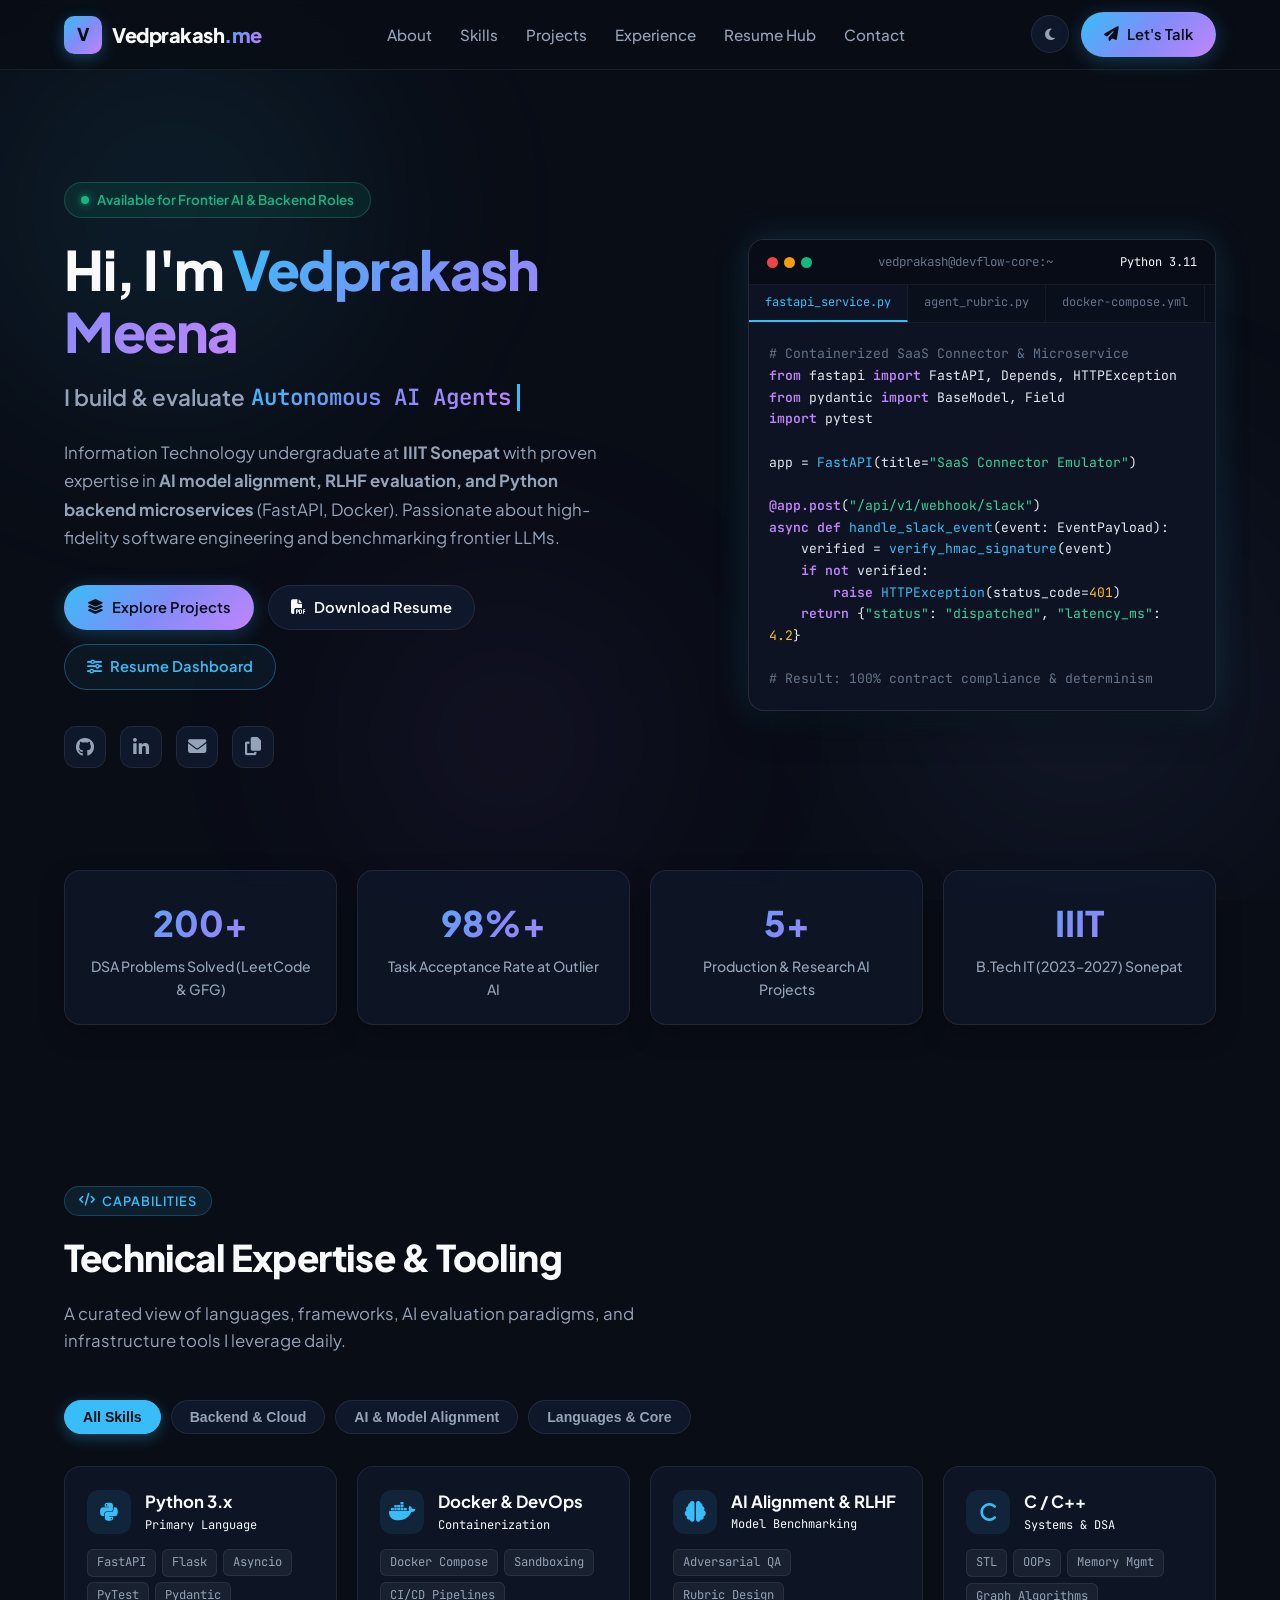
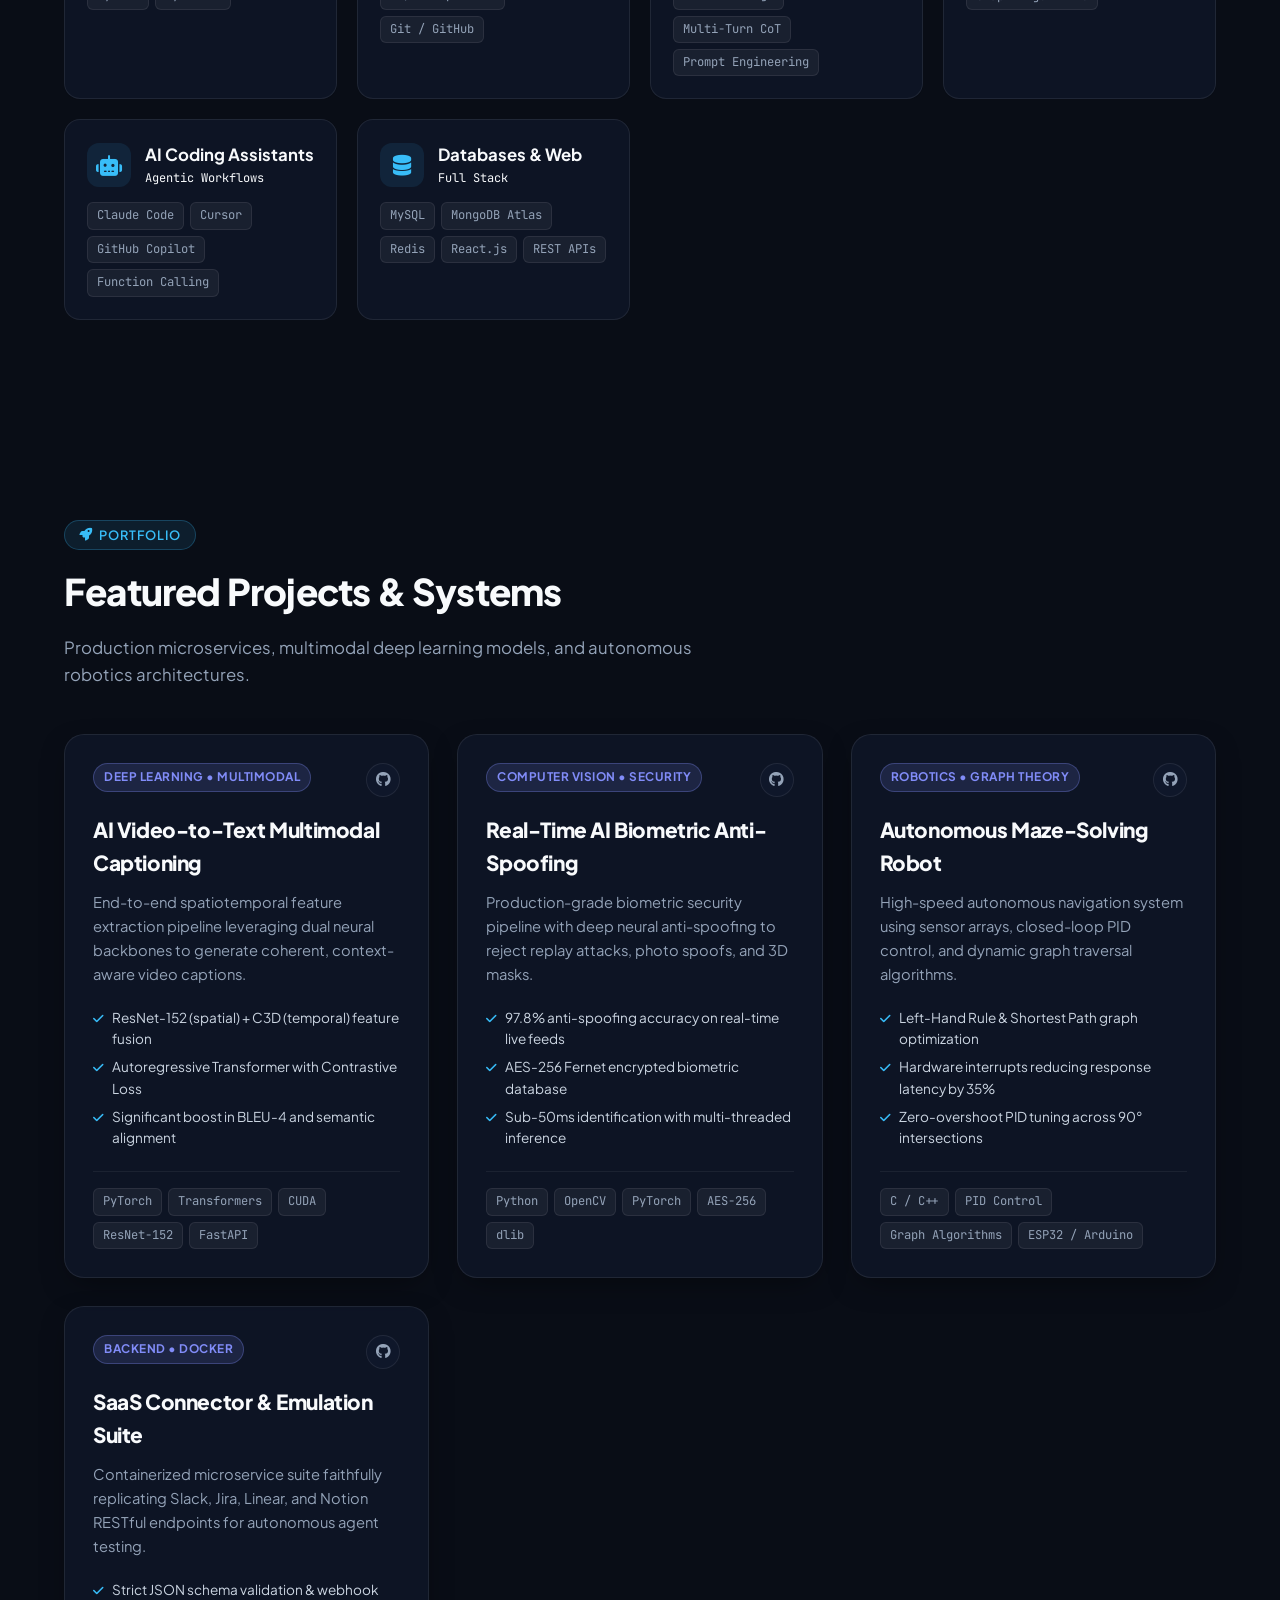
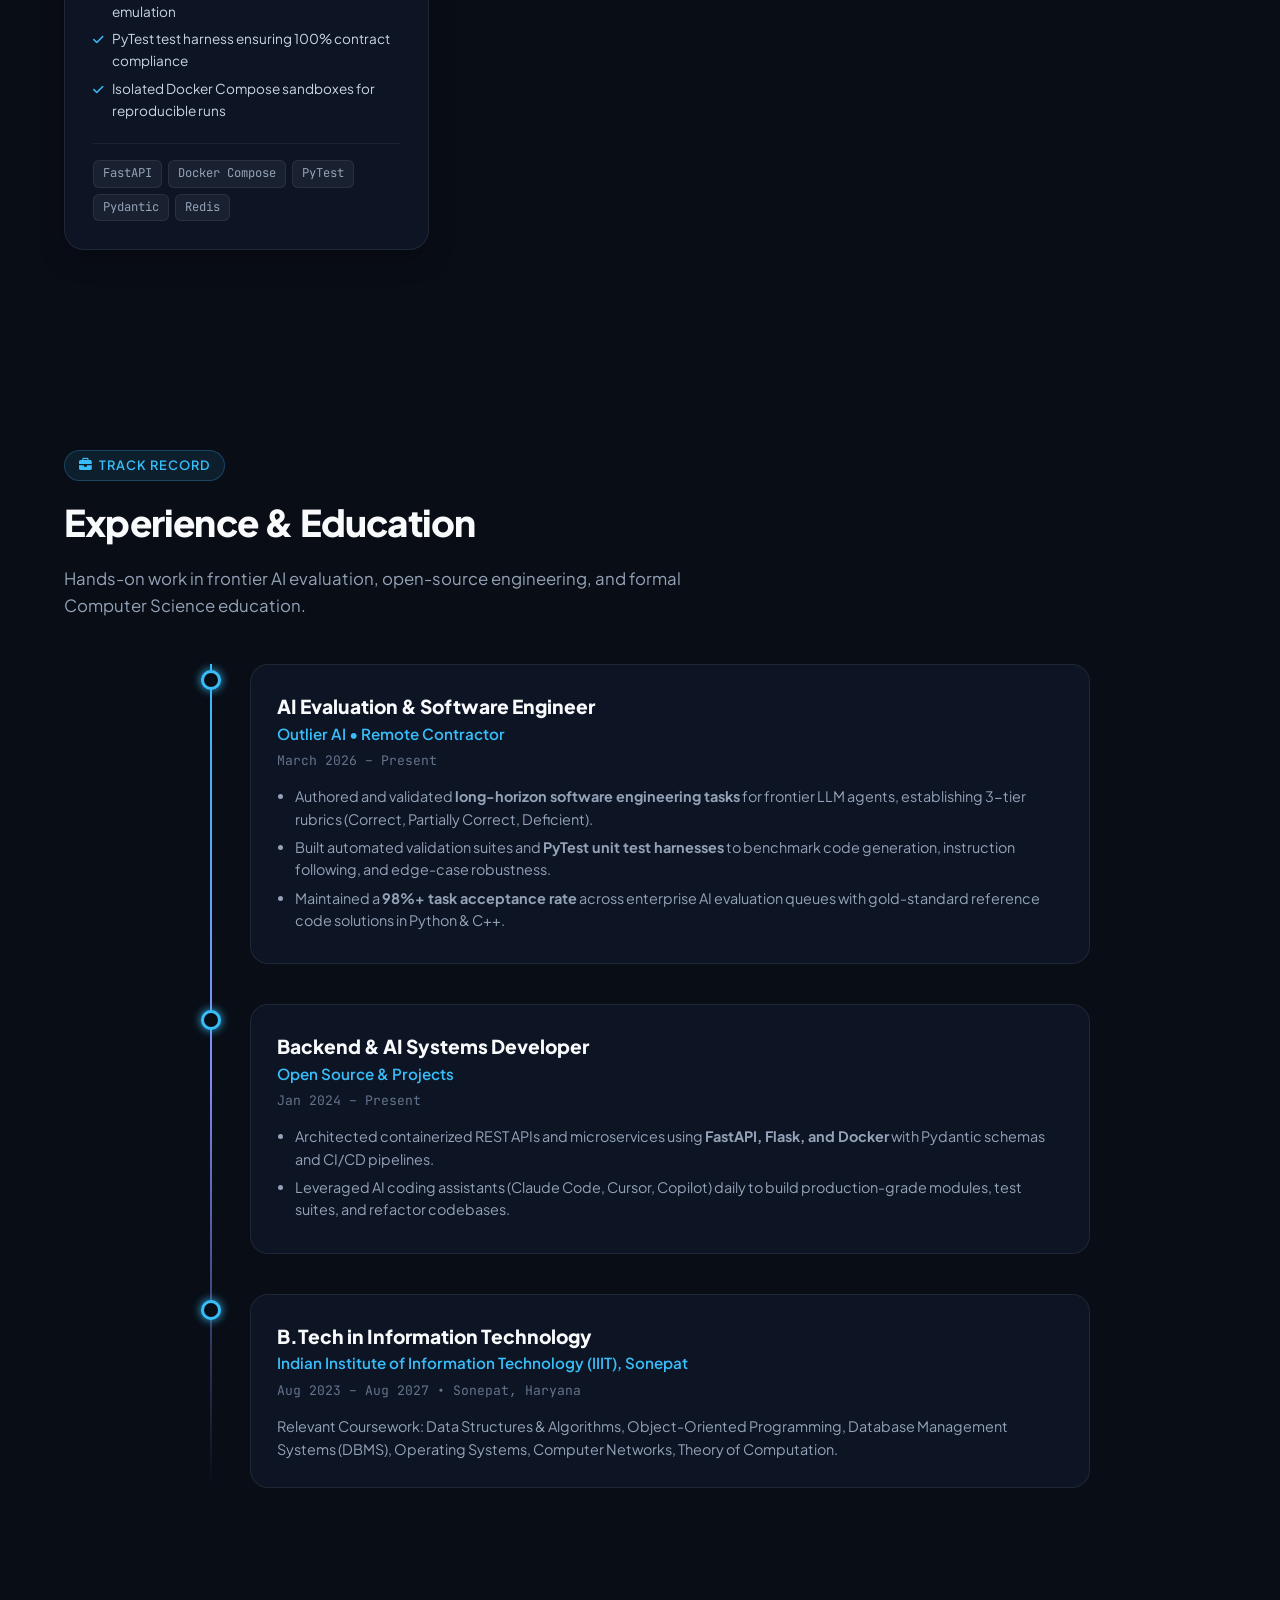
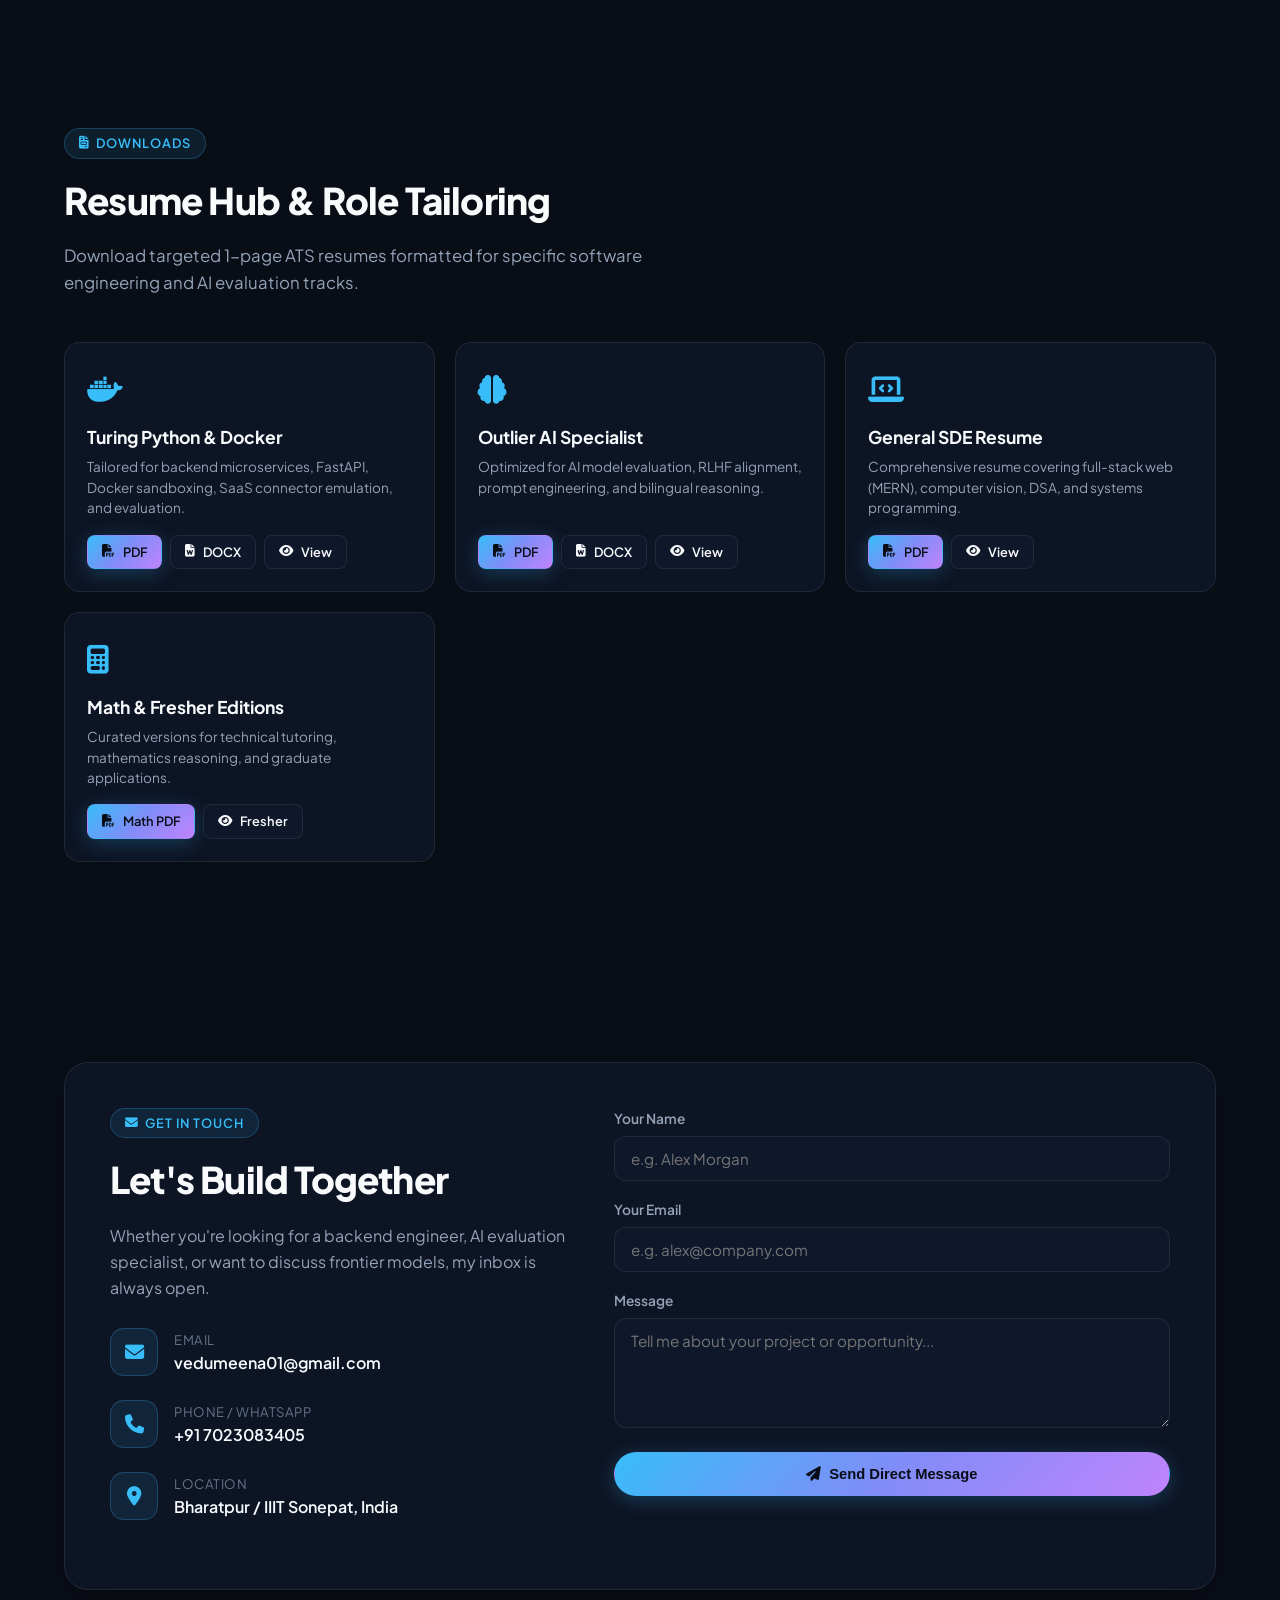
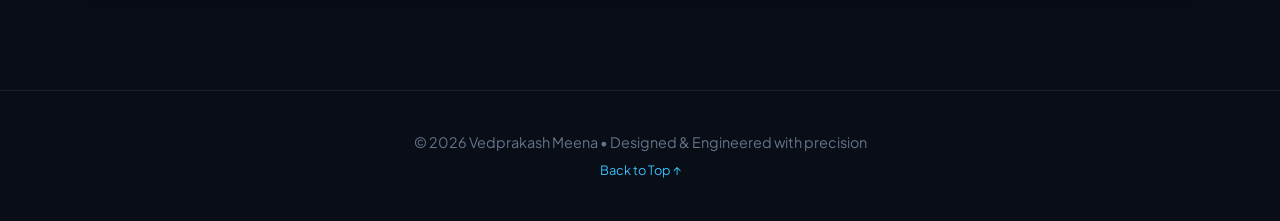
==== portfolio.html @ 06f52b4e "Deploy portfolio.html" ====
<!DOCTYPE html>
<html lang="en" class="scroll-smooth">
<head>
  <meta charset="UTF-8">
  <meta name="viewport" content="width=device-width, initial-scale=1.0">
  
  <!-- Primary SEO Meta Tags -->
  <title>Vedprakash Meena | Software Engineer & AI Systems Specialist</title>
  <meta name="title" content="Vedprakash Meena | Software Engineer & AI Systems Specialist">
  <meta name="description" content="Portfolio of Vedprakash Meena - Software Engineer, AI Model Trainer & Python Backend Architect. B.Tech IT at IIIT Sonepat with expertise in FastAPI, Docker, RLHF, and DSA.">
  <meta name="keywords" content="Vedprakash Meena, Software Engineer, Python Developer, Docker, AI Evaluation, Outlier AI, IIIT Sonepat, Backend Developer, FastAPI, Machine Learning">
  <meta name="author" content="Vedprakash Meena">
  <meta name="robots" content="index, follow">

  <!-- Open Graph / Facebook -->
  <meta property="og:type" content="website">
  <meta property="og:title" content="Vedprakash Meena | Software Engineer & AI Systems Specialist">
  <meta property="og:description" content="Portfolio of Vedprakash Meena — B.Tech IT at IIIT Sonepat, AI Evaluation Specialist at Outlier AI, and Python Backend Architect.">

  <!-- Google Fonts & Font Awesome -->
  <link rel="preconnect" href="https://fonts.googleapis.com">
  <link rel="preconnect" href="https://fonts.gstatic.com" crossorigin>
  <link href="https://fonts.googleapis.com/css2?family=Plus+Jakarta+Sans:wght@300;400;500;600;700;800&family=JetBrains+Mono:wght@400;500;600;700&display=swap" rel="stylesheet">
  <link rel="stylesheet" href="https://cdnjs.cloudflare.com/ajax/libs/font-awesome/6.4.2/css/all.min.css">

  <style>
    /* CSS Design System & Variables */
    :root {
      --bg-base: #090d16;
      --bg-surface: #0f172a;
      --bg-card: rgba(15, 23, 42, 0.75);
      --bg-card-hover: rgba(30, 41, 59, 0.85);
      --border-subtle: rgba(255, 255, 255, 0.08);
      --border-glow: rgba(56, 189, 248, 0.35);
      --text-main: #f8fafc;
      --text-muted: #94a3b8;
      --text-dim: #64748b;
      --accent-primary: #38bdf8;
      --accent-secondary: #818cf8;
      --accent-emerald: #10b981;
      --accent-purple: #a855f7;
      --accent-amber: #f59e0b;
      --gradient-accent: linear-gradient(135deg, #38bdf8 0%, #818cf8 50%, #c084fc 100%);
      --glow-shadow: 0 0 35px rgba(56, 189, 248, 0.18);
      --card-shadow: 0 10px 30px -10px rgba(0, 0, 0, 0.5);
      --nav-height: 70px;
      --transition: all 0.25s cubic-bezier(0.16, 1, 0.3, 1);
    }

    [data-theme="light"] {
      --bg-base: #f8fafc;
      --bg-surface: #ffffff;
      --bg-card: rgba(255, 255, 255, 0.9);
      --bg-card-hover: #ffffff;
      --border-subtle: rgba(0, 0, 0, 0.08);
      --border-glow: rgba(2, 132, 199, 0.4);
      --text-main: #0f172a;
      --text-muted: #475569;
      --text-dim: #94a3b8;
      --card-shadow: 0 10px 30px -10px rgba(0, 0, 0, 0.08);
    }

    * {
      box-sizing: border-box;
      margin: 0;
      padding: 0;
    }

    html {
      scroll-behavior: smooth;
    }

    body {
      font-family: 'Plus Jakarta Sans', -apple-system, BlinkMacSystemFont, sans-serif;
      background-color: var(--bg-base);
      color: var(--text-main);
      line-height: 1.6;
      overflow-x: hidden;
      transition: background-color 0.3s ease, color 0.3s ease;
    }

    /* Selection & Scrollbar */
    ::selection {
      background: var(--accent-primary);
      color: #000;
    }
    ::-webkit-scrollbar {
      width: 8px;
    }
    ::-webkit-scrollbar-track {
      background: var(--bg-base);
    }
    ::-webkit-scrollbar-thumb {
      background: #334155;
      border-radius: 4px;
    }
    ::-webkit-scrollbar-thumb:hover {
      background: var(--accent-primary);
    }

    /* Ambient Background Glow */
    .ambient-bg {
      position: fixed;
      top: 0;
      left: 0;
      width: 100vw;
      height: 100vh;
      pointer-events: none;
      z-index: 0;
      overflow: hidden;
    }
    .ambient-blob-1 {
      position: absolute;
      top: -10%;
      left: -10%;
      width: 600px;
      height: 600px;
      border-radius: 50%;
      background: radial-gradient(circle, rgba(56, 189, 248, 0.12) 0%, transparent 70%);
      filter: blur(80px);
    }
    .ambient-blob-2 {
      position: absolute;
      top: 40%;
      right: -10%;
      width: 650px;
      height: 650px;
      border-radius: 50%;
      background: radial-gradient(circle, rgba(129, 140, 248, 0.1) 0%, transparent 70%);
      filter: blur(90px);
    }
    .ambient-blob-3 {
      position: absolute;
      bottom: -10%;
      left: 20%;
      width: 500px;
      height: 500px;
      border-radius: 50%;
      background: radial-gradient(circle, rgba(168, 85, 247, 0.08) 0%, transparent 70%);
      filter: blur(80px);
    }

    /* Container */
    .container {
      max-width: 1200px;
      margin: 0 auto;
      padding: 0 24px;
      position: relative;
      z-index: 1;
    }

    /* Typography Utilities */
    .text-gradient {
      background: var(--gradient-accent);
      -webkit-background-clip: text;
      -webkit-text-fill-color: transparent;
    }
    .font-mono {
      font-family: 'JetBrains Mono', monospace;
    }

    /* Navbar */
    .navbar {
      position: fixed;
      top: 0;
      left: 0;
      right: 0;
      height: var(--nav-height);
      background: rgba(9, 13, 22, 0.85);
      backdrop-filter: blur(12px);
      -webkit-backdrop-filter: blur(12px);
      border-bottom: 1px solid var(--border-subtle);
      z-index: 1000;
      transition: var(--transition);
    }
    [data-theme="light"] .navbar {
      background: rgba(248, 250, 252, 0.88);
    }
    .nav-inner {
      display: flex;
      justify-content: space-between;
      align-items: center;
      height: 100%;
    }
    .nav-logo {
      display: flex;
      align-items: center;
      gap: 10px;
      text-decoration: none;
      font-weight: 800;
      font-size: 1.25rem;
      color: var(--text-main);
      letter-spacing: -0.5px;
    }
    .nav-logo-box {
      width: 38px;
      height: 38px;
      border-radius: 10px;
      background: var(--gradient-accent);
      display: flex;
      align-items: center;
      justify-content: center;
      color: #090d16;
      font-weight: 900;
      font-size: 1.1rem;
      box-shadow: 0 4px 15px rgba(56, 189, 248, 0.3);
    }
    .nav-links {
      display: flex;
      align-items: center;
      gap: 28px;
      list-style: none;
    }
    .nav-link {
      color: var(--text-muted);
      text-decoration: none;
      font-size: 0.95rem;
      font-weight: 500;
      transition: var(--transition);
      position: relative;
    }
    .nav-link:hover, .nav-link.active {
      color: var(--accent-primary);
    }
    .nav-actions {
      display: flex;
      align-items: center;
      gap: 12px;
    }
    .theme-toggle-btn {
      width: 38px;
      height: 38px;
      border-radius: 50%;
      background: var(--bg-surface);
      border: 1px solid var(--border-subtle);
      color: var(--text-muted);
      display: flex;
      align-items: center;
      justify-content: center;
      cursor: pointer;
      transition: var(--transition);
    }
    .theme-toggle-btn:hover {
      color: var(--accent-primary);
      border-color: var(--accent-primary);
      transform: rotate(15deg);
    }
    .mobile-menu-btn {
      display: none;
      background: none;
      border: none;
      color: var(--text-main);
      font-size: 1.4rem;
      cursor: pointer;
    }

    /* Buttons */
    .btn {
      display: inline-flex;
      align-items: center;
      gap: 8px;
      padding: 10px 22px;
      border-radius: 9999px;
      font-size: 0.92rem;
      font-weight: 600;
      text-decoration: none;
      cursor: pointer;
      transition: var(--transition);
      border: 1px solid transparent;
      white-space: nowrap;
    }
    .btn-primary {
      background: var(--gradient-accent);
      color: #090d16;
      box-shadow: 0 4px 20px rgba(56, 189, 248, 0.25);
    }
    .btn-primary:hover {
      transform: translateY(-2px);
      box-shadow: 0 6px 25px rgba(56, 189, 248, 0.4);
    }
    .btn-secondary {
      background: var(--bg-surface);
      border: 1px solid var(--border-subtle);
      color: var(--text-main);
    }
    .btn-secondary:hover {
      border-color: var(--accent-primary);
      color: var(--accent-primary);
      transform: translateY(-2px);
    }
    .btn-outline-glow {
      background: rgba(56, 189, 248, 0.06);
      border: 1px solid var(--border-glow);
      color: var(--accent-primary);
    }
    .btn-outline-glow:hover {
      background: rgba(56, 189, 248, 0.15);
      box-shadow: 0 0 20px rgba(56, 189, 248, 0.3);
      transform: translateY(-2px);
    }

    /* Section Styles */
    section {
      padding: 100px 0;
      position: relative;
    }
    .section-tag {
      display: inline-flex;
      align-items: center;
      gap: 6px;
      padding: 4px 14px;
      border-radius: 20px;
      background: rgba(56, 189, 248, 0.1);
      border: 1px solid rgba(56, 189, 248, 0.25);
      color: var(--accent-primary);
      font-size: 0.8rem;
      font-weight: 600;
      text-transform: uppercase;
      letter-spacing: 1px;
      margin-bottom: 12px;
    }
    .section-title {
      font-size: 2.3rem;
      font-weight: 800;
      letter-spacing: -0.8px;
      margin-bottom: 14px;
      color: var(--text-main);
    }
    .section-subtitle {
      font-size: 1.05rem;
      color: var(--text-muted);
      max-width: 650px;
      margin-bottom: 45px;
    }

    /* Hero Section */
    .hero-section {
      min-height: 100vh;
      display: flex;
      align-items: center;
      padding-top: calc(var(--nav-height) + 40px);
      padding-bottom: 60px;
    }
    .hero-grid {
      display: grid;
      grid-template-columns: 1.15fr 0.85fr;
      gap: 50px;
      align-items: center;
    }
    .status-badge {
      display: inline-flex;
      align-items: center;
      gap: 8px;
      padding: 6px 16px;
      background: rgba(16, 185, 129, 0.1);
      border: 1px solid rgba(16, 185, 129, 0.3);
      border-radius: 30px;
      color: var(--accent-emerald);
      font-size: 0.84rem;
      font-weight: 600;
      margin-bottom: 20px;
    }
    .status-dot {
      width: 8px;
      height: 8px;
      border-radius: 50%;
      background: var(--accent-emerald);
      box-shadow: 0 0 10px var(--accent-emerald);
      animation: pulse 2s infinite;
    }
    @keyframes pulse {
      0%, 100% { opacity: 1; transform: scale(1); }
      50% { opacity: 0.4; transform: scale(0.85); }
    }
    .hero-title {
      font-size: 3.4rem;
      font-weight: 800;
      line-height: 1.15;
      letter-spacing: -1.5px;
      margin-bottom: 16px;
    }
    .hero-typed-wrapper {
      font-size: 1.4rem;
      font-weight: 600;
      color: var(--text-muted);
      margin-bottom: 22px;
      min-height: 38px;
      display: flex;
      align-items: center;
      gap: 6px;
    }
    .cursor-blink {
      display: inline-block;
      width: 3px;
      height: 1.2em;
      background: var(--accent-primary);
      animation: blink 1s infinite;
    }
    @keyframes blink {
      0%, 49% { opacity: 1; }
      50%, 100% { opacity: 0; }
    }
    .hero-bio {
      font-size: 1.05rem;
      color: var(--text-muted);
      line-height: 1.7;
      margin-bottom: 32px;
      max-width: 560px;
    }
    .hero-cta-group {
      display: flex;
      gap: 14px;
      flex-wrap: wrap;
      margin-bottom: 36px;
    }
    .social-bar {
      display: flex;
      align-items: center;
      gap: 14px;
    }
    .social-btn {
      width: 42px;
      height: 42px;
      border-radius: 12px;
      background: var(--bg-surface);
      border: 1px solid var(--border-subtle);
      color: var(--text-muted);
      display: flex;
      align-items: center;
      justify-content: center;
      font-size: 1.15rem;
      text-decoration: none;
      transition: var(--transition);
    }
    .social-btn:hover {
      color: var(--accent-primary);
      border-color: var(--accent-primary);
      transform: translateY(-3px);
      box-shadow: 0 4px 15px rgba(56, 189, 248, 0.2);
    }

    /* Terminal Widget */
    .terminal-card {
      background: #0d1322;
      border: 1px solid rgba(255, 255, 255, 0.1);
      border-radius: 16px;
      box-shadow: 0 20px 40px -15px rgba(0, 0, 0, 0.7), var(--glow-shadow);
      overflow: hidden;
    }
    .terminal-header {
      background: #080c16;
      padding: 12px 18px;
      display: flex;
      align-items: center;
      justify-content: space-between;
      border-bottom: 1px solid rgba(255, 255, 255, 0.06);
    }
    .terminal-dots {
      display: flex;
      gap: 6px;
    }
    .dot {
      width: 11px;
      height: 11px;
      border-radius: 50%;
    }
    .dot-red { background: #ef4444; }
    .dot-yellow { background: #f59e0b; }
    .dot-green { background: #10b981; }
    .terminal-title {
      font-family: 'JetBrains Mono', monospace;
      font-size: 0.78rem;
      color: var(--text-dim);
    }
    .terminal-tabs {
      display: flex;
      background: #0a0f1c;
      border-bottom: 1px solid rgba(255, 255, 255, 0.06);
    }
    .term-tab {
      padding: 8px 16px;
      font-family: 'JetBrains Mono', monospace;
      font-size: 0.75rem;
      color: var(--text-dim);
      cursor: pointer;
      border-right: 1px solid rgba(255, 255, 255, 0.05);
      transition: var(--transition);
    }
    .term-tab.active {
      background: #0d1322;
      color: var(--accent-primary);
      border-bottom: 2px solid var(--accent-primary);
    }
    .terminal-body {
      padding: 20px;
      font-family: 'JetBrains Mono', monospace;
      font-size: 0.82rem;
      color: #e2e8f0;
      line-height: 1.65;
      min-height: 290px;
    }
    .code-comment { color: #64748b; }
    .code-keyword { color: #c084fc; font-weight: 600; }
    .code-fn { color: #38bdf8; }
    .code-str { color: #34d399; }
    .code-var { color: #f472b6; }
    .code-num { color: #fbbf24; }

    /* Stats Quick Grid */
    .stats-grid {
      display: grid;
      grid-template-columns: repeat(4, 1fr);
      gap: 20px;
      margin-top: -30px;
      margin-bottom: 60px;
    }
    .stat-card {
      background: var(--bg-card);
      backdrop-filter: blur(10px);
      border: 1px solid var(--border-subtle);
      border-radius: 16px;
      padding: 24px;
      text-align: center;
      transition: var(--transition);
      box-shadow: var(--card-shadow);
    }
    .stat-card:hover {
      border-color: var(--border-glow);
      transform: translateY(-4px);
    }
    .stat-number {
      font-size: 2.2rem;
      font-weight: 800;
      color: var(--text-main);
      margin-bottom: 4px;
      background: var(--gradient-accent);
      -webkit-background-clip: text;
      -webkit-text-fill-color: transparent;
    }
    .stat-label {
      font-size: 0.88rem;
      color: var(--text-muted);
      font-weight: 500;
    }

    /* Skills Section */
    .skills-filter {
      display: flex;
      gap: 10px;
      flex-wrap: wrap;
      margin-bottom: 32px;
    }
    .filter-btn {
      padding: 8px 18px;
      border-radius: 30px;
      background: var(--bg-surface);
      border: 1px solid var(--border-subtle);
      color: var(--text-muted);
      font-size: 0.88rem;
      font-weight: 600;
      cursor: pointer;
      transition: var(--transition);
    }
    .filter-btn:hover, .filter-btn.active {
      background: var(--accent-primary);
      color: #090d16;
      border-color: var(--accent-primary);
      box-shadow: 0 4px 15px rgba(56, 189, 248, 0.3);
    }
    .skills-grid {
      display: grid;
      grid-template-columns: repeat(auto-fill, minmax(250px, 1fr));
      gap: 20px;
    }
    .skill-card {
      background: var(--bg-card);
      backdrop-filter: blur(8px);
      border: 1px solid var(--border-subtle);
      border-radius: 16px;
      padding: 22px;
      transition: var(--transition);
    }
    .skill-card:hover {
      border-color: var(--border-glow);
      transform: translateY(-4px);
      background: var(--bg-card-hover);
    }
    .skill-header {
      display: flex;
      align-items: center;
      gap: 14px;
      margin-bottom: 14px;
    }
    .skill-icon-box {
      width: 44px;
      height: 44px;
      border-radius: 12px;
      background: rgba(56, 189, 248, 0.1);
      display: flex;
      align-items: center;
      justify-content: center;
      color: var(--accent-primary);
      font-size: 1.3rem;
    }
    .skill-name {
      font-size: 1.05rem;
      font-weight: 700;
      color: var(--text-main);
    }
    .skill-tags {
      display: flex;
      flex-wrap: wrap;
      gap: 6px;
    }
    .tech-pill {
      font-size: 0.76rem;
      padding: 3px 9px;
      border-radius: 6px;
      background: rgba(255, 255, 255, 0.05);
      border: 1px solid rgba(255, 255, 255, 0.08);
      color: var(--text-muted);
      font-family: 'JetBrains Mono', monospace;
    }

    /* Projects Section */
    .projects-grid {
      display: grid;
      grid-template-columns: repeat(auto-fill, minmax(360px, 1fr));
      gap: 28px;
    }
    .project-card {
      background: var(--bg-card);
      backdrop-filter: blur(10px);
      border: 1px solid var(--border-subtle);
      border-radius: 20px;
      padding: 28px;
      display: flex;
      flex-direction: column;
      justify-content: space-between;
      transition: var(--transition);
      box-shadow: var(--card-shadow);
      position: relative;
      overflow: hidden;
    }
    .project-card:hover {
      border-color: var(--border-glow);
      transform: translateY(-6px);
      box-shadow: 0 20px 40px -10px rgba(0, 0, 0, 0.6), 0 0 25px rgba(56, 189, 248, 0.15);
    }
    .project-top {
      display: flex;
      justify-content: space-between;
      align-items: flex-start;
      margin-bottom: 16px;
    }
    .project-badge {
      font-size: 0.74rem;
      font-weight: 700;
      text-transform: uppercase;
      letter-spacing: 0.5px;
      padding: 4px 10px;
      border-radius: 20px;
      background: rgba(129, 140, 248, 0.15);
      border: 1px solid rgba(129, 140, 248, 0.3);
      color: var(--accent-secondary);
    }
    .project-links {
      display: flex;
      gap: 10px;
    }
    .proj-link-btn {
      width: 34px;
      height: 34px;
      border-radius: 50%;
      background: var(--bg-surface);
      border: 1px solid var(--border-subtle);
      color: var(--text-muted);
      display: flex;
      align-items: center;
      justify-content: center;
      font-size: 0.95rem;
      text-decoration: none;
      transition: var(--transition);
    }
    .proj-link-btn:hover {
      color: var(--accent-primary);
      border-color: var(--accent-primary);
      transform: scale(1.1);
    }
    .project-title {
      font-size: 1.3rem;
      font-weight: 800;
      color: var(--text-main);
      margin-bottom: 10px;
      letter-spacing: -0.4px;
    }
    .project-desc {
      font-size: 0.92rem;
      color: var(--text-muted);
      line-height: 1.65;
      margin-bottom: 20px;
    }
    .project-highlights {
      list-style: none;
      margin-bottom: 22px;
    }
    .project-highlights li {
      font-size: 0.85rem;
      color: #cbd5e1;
      margin-bottom: 6px;
      display: flex;
      align-items: baseline;
      gap: 8px;
    }
    .project-highlights li i {
      color: var(--accent-primary);
      font-size: 0.75rem;
    }
    .project-tech {
      display: flex;
      flex-wrap: wrap;
      gap: 6px;
      margin-top: auto;
      padding-top: 16px;
      border-top: 1px solid rgba(255, 255, 255, 0.06);
    }

    /* Experience Timeline */
    .timeline {
      position: relative;
      max-width: 900px;
      margin: 0 auto;
    }
    .timeline::before {
      content: '';
      position: absolute;
      top: 0;
      bottom: 0;
      left: 20px;
      width: 2px;
      background: linear-gradient(to bottom, var(--accent-primary), var(--accent-secondary), transparent);
    }
    .timeline-item {
      position: relative;
      padding-left: 60px;
      margin-bottom: 40px;
    }
    .timeline-dot {
      position: absolute;
      left: 11px;
      top: 6px;
      width: 20px;
      height: 20px;
      border-radius: 50%;
      background: var(--bg-base);
      border: 3px solid var(--accent-primary);
      box-shadow: 0 0 10px var(--accent-primary);
    }
    .timeline-content {
      background: var(--bg-card);
      backdrop-filter: blur(10px);
      border: 1px solid var(--border-subtle);
      border-radius: 18px;
      padding: 26px;
      transition: var(--transition);
    }
    .timeline-content:hover {
      border-color: var(--border-glow);
      transform: translateX(4px);
    }
    .timeline-role {
      font-size: 1.2rem;
      font-weight: 800;
      color: var(--text-main);
    }
    .timeline-company {
      font-size: 0.95rem;
      color: var(--accent-primary);
      font-weight: 600;
      margin-bottom: 4px;
    }
    .timeline-date {
      font-size: 0.82rem;
      color: var(--text-dim);
      font-family: 'JetBrains Mono', monospace;
      margin-bottom: 14px;
    }
    .timeline-list {
      list-style-type: disc;
      margin-left: 18px;
      color: var(--text-muted);
      font-size: 0.9rem;
    }
    .timeline-list li {
      margin-bottom: 6px;
      line-height: 1.55;
    }

    /* Resume Hub Section */
    .resume-hub-grid {
      display: grid;
      grid-template-columns: repeat(auto-fill, minmax(280px, 1fr));
      gap: 20px;
    }
    .resume-box {
      background: var(--bg-card);
      border: 1px solid var(--border-subtle);
      border-radius: 16px;
      padding: 22px;
      transition: var(--transition);
      display: flex;
      flex-direction: column;
      justify-content: space-between;
    }
    .resume-box:hover {
      border-color: var(--border-glow);
      transform: translateY(-4px);
      background: var(--bg-card-hover);
    }
    .resume-box-icon {
      font-size: 1.8rem;
      margin-bottom: 12px;
      color: var(--accent-primary);
    }
    .resume-box-title {
      font-size: 1.1rem;
      font-weight: 700;
      color: var(--text-main);
      margin-bottom: 6px;
    }
    .resume-box-desc {
      font-size: 0.85rem;
      color: var(--text-muted);
      margin-bottom: 16px;
      line-height: 1.5;
    }
    .resume-btn-row {
      display: flex;
      gap: 8px;
    }
    .btn-sm {
      padding: 6px 14px;
      font-size: 0.8rem;
      border-radius: 8px;
    }

    /* Contact Section */
    .contact-card {
      background: var(--bg-card);
      backdrop-filter: blur(12px);
      border: 1px solid var(--border-subtle);
      border-radius: 24px;
      padding: 45px;
      box-shadow: var(--card-shadow);
    }
    .contact-grid {
      display: grid;
      grid-template-columns: 1fr 1.2fr;
      gap: 40px;
    }
    .contact-info-item {
      display: flex;
      align-items: center;
      gap: 16px;
      margin-bottom: 24px;
    }
    .contact-info-icon {
      width: 48px;
      height: 48px;
      border-radius: 14px;
      background: rgba(56, 189, 248, 0.1);
      border: 1px solid rgba(56, 189, 248, 0.25);
      color: var(--accent-primary);
      display: flex;
      align-items: center;
      justify-content: center;
      font-size: 1.2rem;
      flex-shrink: 0;
    }
    .contact-info-label {
      font-size: 0.82rem;
      color: var(--text-dim);
      text-transform: uppercase;
      letter-spacing: 0.5px;
    }
    .contact-info-val {
      font-size: 1rem;
      font-weight: 600;
      color: var(--text-main);
      text-decoration: none;
    }
    .contact-info-val:hover {
      color: var(--accent-primary);
    }
    .form-group {
      margin-bottom: 18px;
    }
    .form-label {
      display: block;
      font-size: 0.86rem;
      font-weight: 600;
      color: var(--text-muted);
      margin-bottom: 6px;
    }
    .form-input, .form-textarea {
      width: 100%;
      padding: 12px 16px;
      border-radius: 12px;
      background: var(--bg-surface);
      border: 1px solid var(--border-subtle);
      color: var(--text-main);
      font-family: inherit;
      font-size: 0.95rem;
      transition: var(--transition);
      outline: none;
    }
    .form-input:focus, .form-textarea:focus {
      border-color: var(--accent-primary);
      box-shadow: 0 0 15px rgba(56, 189, 248, 0.2);
    }
    .form-textarea {
      resize: vertical;
      min-height: 110px;
    }

    /* Footer */
    footer {
      padding: 40px 0;
      border-top: 1px solid var(--border-subtle);
      text-align: center;
      color: var(--text-dim);
      font-size: 0.9rem;
    }

    /* Toast Notification */
    .toast {
      position: fixed;
      bottom: 24px;
      right: 24px;
      background: #0f172a;
      border: 1px solid var(--accent-primary);
      color: #fff;
      padding: 12px 20px;
      border-radius: 12px;
      box-shadow: 0 10px 25px rgba(0, 0, 0, 0.4);
      display: flex;
      align-items: center;
      gap: 10px;
      z-index: 2000;
      opacity: 0;
      transform: translateY(20px);
      transition: var(--transition);
      pointer-events: none;
    }
    .toast.show {
      opacity: 1;
      transform: translateY(0);
      pointer-events: auto;
    }

    /* Responsive */
    @media (max-width: 968px) {
      .hero-grid {
        grid-template-columns: 1fr;
      }
      .stats-grid {
        grid-template-columns: repeat(2, 1fr);
      }
      .contact-grid {
        grid-template-columns: 1fr;
      }
      .hero-title {
        font-size: 2.6rem;
      }
    }
    @media (max-width: 768px) {
      .nav-links {
        display: none;
      }
      .mobile-menu-btn {
        display: block;
      }
      .hero-title {
        font-size: 2.2rem;
      }
      section {
        padding: 70px 0;
      }
      .stats-grid {
        grid-template-columns: 1fr;
      }
      .projects-grid {
        grid-template-columns: 1fr;
      }
    }
  </style>
</head>
<body>

  <!-- Ambient Light Effects -->
  <div class="ambient-bg">
    <div class="ambient-blob-1"></div>
    <div class="ambient-blob-2"></div>
    <div class="ambient-blob-3"></div>
  </div>

  <!-- Navigation Bar -->
  <nav class="navbar" id="navbar">
    <div class="container nav-inner">
      <a href="#hero" class="nav-logo">
        <div class="nav-logo-box">V</div>
        <span>Vedprakash<span class="text-gradient">.me</span></span>
      </a>

      <ul class="nav-links">
        <li><a href="#about" class="nav-link">About</a></li>
        <li><a href="#skills" class="nav-link">Skills</a></li>
        <li><a href="#projects" class="nav-link">Projects</a></li>
        <li><a href="#experience" class="nav-link">Experience</a></li>
        <li><a href="#resumes" class="nav-link">Resume Hub</a></li>
        <li><a href="#contact" class="nav-link">Contact</a></li>
      </ul>

      <div class="nav-actions">
        <button class="theme-toggle-btn" id="themeToggle" title="Toggle Light/Dark Theme">
          <i class="fa-solid fa-moon"></i>
        </button>
        <a href="#contact" class="btn btn-primary">
          <i class="fa-solid fa-paper-plane"></i> Let's Talk
        </a>
      </div>
    </div>
  </nav>

  <!-- 1. Hero Section -->
  <section class="hero-section" id="hero">
    <div class="container">
      <div class="hero-grid">
        
        <!-- Left: Intro & Bio -->
        <div class="hero-content">
          <div class="status-badge">
            <span class="status-dot"></span>
            Available for Frontier AI &amp; Backend Roles
          </div>

          <h1 class="hero-title">
            Hi, I'm <span class="text-gradient">Vedprakash Meena</span>
          </h1>

          <div class="hero-typed-wrapper">
            <span>I build &amp; evaluate</span>
            <span class="text-gradient font-mono" id="typedText">Autonomous AI Agents</span>
            <span class="cursor-blink"></span>
          </div>

          <p class="hero-bio">
            Information Technology undergraduate at <strong>IIIT Sonepat</strong> with proven expertise in <strong>AI model alignment, RLHF evaluation, and Python backend microservices</strong> (FastAPI, Docker). Passionate about high-fidelity software engineering and benchmarking frontier LLMs.
          </p>

          <div class="hero-cta-group">
            <a href="#projects" class="btn btn-primary">
              <i class="fa-solid fa-layer-group"></i> Explore Projects
            </a>
            <a href="Vedprakash_Meena_Turing_Python_Docker_Resume.pdf" class="btn btn-secondary" target="_blank">
              <i class="fa-solid fa-file-pdf"></i> Download Resume
            </a>
            <a href="index.html" class="btn btn-outline-glow">
              <i class="fa-solid fa-sliders"></i> Resume Dashboard
            </a>
          </div>

          <div class="social-bar">
            <a href="https://github.com/vedumeena01" target="_blank" class="social-btn" title="GitHub Profile">
              <i class="fa-brands fa-github"></i>
            </a>
            <a href="https://www.linkedin.com/in/vedprakash-meena-58a427309" target="_blank" class="social-btn" title="LinkedIn Profile">
              <i class="fa-brands fa-linkedin-in"></i>
            </a>
            <a href="mailto:vedumeena01@gmail.com" class="social-btn" title="Send Email">
              <i class="fa-solid fa-envelope"></i>
            </a>
            <button onclick="copyToClipboard('vedumeena01@gmail.com', 'Email copied to clipboard!')" class="social-btn" title="Copy Email">
              <i class="fa-solid fa-copy"></i>
            </button>
          </div>
        </div>

        <!-- Right: Interactive Code Terminal -->
        <div class="hero-terminal">
          <div class="terminal-card">
            <div class="terminal-header">
              <div class="terminal-dots">
                <span class="dot dot-red"></span>
                <span class="dot dot-yellow"></span>
                <span class="dot dot-green"></span>
              </div>
              <div class="terminal-title">vedprakash@devflow-core:~</div>
              <div class="text-dim font-mono" style="font-size:0.75rem;">Python 3.11</div>
            </div>

            <div class="terminal-tabs">
              <div class="term-tab active" onclick="switchTermTab(0)">fastapi_service.py</div>
              <div class="term-tab" onclick="switchTermTab(1)">agent_rubric.py</div>
              <div class="term-tab" onclick="switchTermTab(2)">docker-compose.yml</div>
            </div>

            <div class="terminal-body" id="termBody">
              <!-- Tab 0: FastAPI Service -->
              <div id="tabContent0">
                <span class="code-comment"># Containerized SaaS Connector &amp; Microservice</span><br>
                <span class="code-keyword">from</span> fastapi <span class="code-keyword">import</span> FastAPI, Depends, HTTPException<br>
                <span class="code-keyword">from</span> pydantic <span class="code-keyword">import</span> BaseModel, Field<br>
                <span class="code-keyword">import</span> pytest<br><br>
                app = <span class="code-fn">FastAPI</span>(title=<span class="code-str">"SaaS Connector Emulator"</span>)<br><br>
                <span class="code-keyword">@app.post</span>(<span class="code-str">"/api/v1/webhook/slack"</span>)<br>
                <span class="code-keyword">async def</span> <span class="code-fn">handle_slack_event</span>(event: EventPayload):<br>
                &nbsp;&nbsp;&nbsp;&nbsp;verified = <span class="code-fn">verify_hmac_signature</span>(event)<br>
                &nbsp;&nbsp;&nbsp;&nbsp;<span class="code-keyword">if not</span> verified:<br>
                &nbsp;&nbsp;&nbsp;&nbsp;&nbsp;&nbsp;&nbsp;&nbsp;<span class="code-keyword">raise</span> <span class="code-fn">HTTPException</span>(status_code=<span class="code-num">401</span>)<br>
                &nbsp;&nbsp;&nbsp;&nbsp;<span class="code-keyword">return</span> {<span class="code-str">"status"</span>: <span class="code-str">"dispatched"</span>, <span class="code-str">"latency_ms"</span>: <span class="code-num">4.2</span>}<br><br>
                <span class="code-comment"># Result: 100% contract compliance &amp; determinism</span>
              </div>

              <!-- Tab 1: Agent Rubric -->
              <div id="tabContent1" style="display:none;">
                <span class="code-comment"># Frontier LLM Multi-Tier Rubric Assessment</span><br>
                <span class="code-keyword">class</span> <span class="code-fn">TaskEvaluationRubric</span>:<br>
                &nbsp;&nbsp;&nbsp;&nbsp;<span class="code-var">acceptance_rate</span> = <span class="code-num">0.984</span>  <span class="code-comment"># 98%+ on Outlier</span><br>
                &nbsp;&nbsp;&nbsp;&nbsp;<span class="code-var">tiers</span> = [<span class="code-str">"Correct"</span>, <span class="code-str">"Partially_Correct"</span>, <span class="code-str">"Deficient"</span>]<br><br>
                &nbsp;&nbsp;&nbsp;&nbsp;<span class="code-keyword">def</span> <span class="code-fn">verify_agent_trajectory</span>(self, trace):<br>
                &nbsp;&nbsp;&nbsp;&nbsp;&nbsp;&nbsp;&nbsp;&nbsp;tests_passed = trace.run_hidden_pytest()<br>
                &nbsp;&nbsp;&nbsp;&nbsp;&nbsp;&nbsp;&nbsp;&nbsp;zero_hallucination = trace.check_ast_safety()<br>
                &nbsp;&nbsp;&nbsp;&nbsp;&nbsp;&nbsp;&nbsp;&nbsp;<span class="code-keyword">return</span> tests_passed <span class="code-keyword">and</span> zero_hallucination
              </div>

              <!-- Tab 2: Docker Compose -->
              <div id="tabContent2" style="display:none;">
                <span class="code-comment"># Isolated Sandbox Environment</span><br>
                <span class="code-keyword">version</span>: <span class="code-str">'3.8'</span><br>
                <span class="code-keyword">services</span>:<br>
                &nbsp;&nbsp;<span class="code-var">agent-sandbox</span>:<br>
                &nbsp;&nbsp;&nbsp;&nbsp;<span class="code-keyword">build</span>: .<br>
                &nbsp;&nbsp;&nbsp;&nbsp;<span class="code-keyword">ports</span>: [<span class="code-str">"8000:8000"</span>]<br>
                &nbsp;&nbsp;&nbsp;&nbsp;<span class="code-keyword">environment</span>:<br>
                &nbsp;&nbsp;&nbsp;&nbsp;&nbsp;&nbsp;- <span class="code-var">ENV</span>=<span class="code-str">"evaluation_production"</span><br>
                &nbsp;&nbsp;&nbsp;&nbsp;<span class="code-keyword">healthcheck</span>:<br>
                &nbsp;&nbsp;&nbsp;&nbsp;&nbsp;&nbsp;<span class="code-keyword">test</span>: [<span class="code-str">"CMD"</span>, <span class="code-str">"curl"</span>, <span class="code-str">"-f"</span>, <span class="code-str">"http://localhost:8000/healthz"</span>]
              </div>
            </div>
          </div>
        </div>

      </div>
    </div>
  </section>

  <!-- 2. Impact Stats Grid -->
  <section style="padding: 0;" id="about">
    <div class="container">
      <div class="stats-grid">
        <div class="stat-card">
          <div class="stat-number">200+</div>
          <div class="stat-label">DSA Problems Solved (LeetCode &amp; GFG)</div>
        </div>
        <div class="stat-card">
          <div class="stat-number">98%+</div>
          <div class="stat-label">Task Acceptance Rate at Outlier AI</div>
        </div>
        <div class="stat-card">
          <div class="stat-number">5+</div>
          <div class="stat-label">Production &amp; Research AI Projects</div>
        </div>
        <div class="stat-card">
          <div class="stat-number">IIIT</div>
          <div class="stat-label">B.Tech IT (2023–2027) Sonepat</div>
        </div>
      </div>
    </div>
  </section>

  <!-- 3. Skills Matrix -->
  <section id="skills">
    <div class="container">
      <div class="section-tag"><i class="fa-solid fa-code"></i> Capabilities</div>
      <h2 class="section-title">Technical Expertise &amp; Tooling</h2>
      <p class="section-subtitle">A curated view of languages, frameworks, AI evaluation paradigms, and infrastructure tools I leverage daily.</p>

      <div class="skills-filter">
        <button class="filter-btn active" onclick="filterSkills('all')">All Skills</button>
        <button class="filter-btn" onclick="filterSkills('backend')">Backend &amp; Cloud</button>
        <button class="filter-btn" onclick="filterSkills('ai')">AI &amp; Model Alignment</button>
        <button class="filter-btn" onclick="filterSkills('languages')">Languages &amp; Core</button>
      </div>

      <div class="skills-grid" id="skillsContainer">
        
        <!-- Python -->
        <div class="skill-card" data-cat="backend languages">
          <div class="skill-header">
            <div class="skill-icon-box"><i class="fa-brands fa-python"></i></div>
            <div>
              <div class="skill-name">Python 3.x</div>
              <div class="text-dim font-mono" style="font-size:0.75rem;">Primary Language</div>
            </div>
          </div>
          <div class="skill-tags">
            <span class="tech-pill">FastAPI</span>
            <span class="tech-pill">Flask</span>
            <span class="tech-pill">Asyncio</span>
            <span class="tech-pill">PyTest</span>
            <span class="tech-pill">Pydantic</span>
          </div>
        </div>

        <!-- Docker & DevOps -->
        <div class="skill-card" data-cat="backend">
          <div class="skill-header">
            <div class="skill-icon-box"><i class="fa-brands fa-docker"></i></div>
            <div>
              <div class="skill-name">Docker &amp; DevOps</div>
              <div class="text-dim font-mono" style="font-size:0.75rem;">Containerization</div>
            </div>
          </div>
          <div class="skill-tags">
            <span class="tech-pill">Docker Compose</span>
            <span class="tech-pill">Sandboxing</span>
            <span class="tech-pill">CI/CD Pipelines</span>
            <span class="tech-pill">Git / GitHub</span>
          </div>
        </div>

        <!-- AI Alignment & RLHF -->
        <div class="skill-card" data-cat="ai">
          <div class="skill-header">
            <div class="skill-icon-box"><i class="fa-solid fa-brain"></i></div>
            <div>
              <div class="skill-name">AI Alignment &amp; RLHF</div>
              <div class="text-dim font-mono" style="font-size:0.75rem;">Model Benchmarking</div>
            </div>
          </div>
          <div class="skill-tags">
            <span class="tech-pill">Adversarial QA</span>
            <span class="tech-pill">Rubric Design</span>
            <span class="tech-pill">Multi-Turn CoT</span>
            <span class="tech-pill">Prompt Engineering</span>
          </div>
        </div>

        <!-- C / C++ -->
        <div class="skill-card" data-cat="languages">
          <div class="skill-header">
            <div class="skill-icon-box"><i class="fa-solid fa-c"></i></div>
            <div>
              <div class="skill-name">C / C++</div>
              <div class="text-dim font-mono" style="font-size:0.75rem;">Systems &amp; DSA</div>
            </div>
          </div>
          <div class="skill-tags">
            <span class="tech-pill">STL</span>
            <span class="tech-pill">OOPs</span>
            <span class="tech-pill">Memory Mgmt</span>
            <span class="tech-pill">Graph Algorithms</span>
          </div>
        </div>

        <!-- AI Coding Agents -->
        <div class="skill-card" data-cat="ai">
          <div class="skill-header">
            <div class="skill-icon-box"><i class="fa-solid fa-robot"></i></div>
            <div>
              <div class="skill-name">AI Coding Assistants</div>
              <div class="text-dim font-mono" style="font-size:0.75rem;">Agentic Workflows</div>
            </div>
          </div>
          <div class="skill-tags">
            <span class="tech-pill">Claude Code</span>
            <span class="tech-pill">Cursor</span>
            <span class="tech-pill">GitHub Copilot</span>
            <span class="tech-pill">Function Calling</span>
          </div>
        </div>

        <!-- Full-Stack & DB -->
        <div class="skill-card" data-cat="backend">
          <div class="skill-header">
            <div class="skill-icon-box"><i class="fa-solid fa-database"></i></div>
            <div>
              <div class="skill-name">Databases &amp; Web</div>
              <div class="text-dim font-mono" style="font-size:0.75rem;">Full Stack</div>
            </div>
          </div>
          <div class="skill-tags">
            <span class="tech-pill">MySQL</span>
            <span class="tech-pill">MongoDB Atlas</span>
            <span class="tech-pill">Redis</span>
            <span class="tech-pill">React.js</span>
            <span class="tech-pill">REST APIs</span>
          </div>
        </div>

      </div>
    </div>
  </section>

  <!-- 4. Projects Showcase -->
  <section id="projects">
    <div class="container">
      <div class="section-tag"><i class="fa-solid fa-rocket"></i> Portfolio</div>
      <h2 class="section-title">Featured Projects &amp; Systems</h2>
      <p class="section-subtitle">Production microservices, multimodal deep learning models, and autonomous robotics architectures.</p>

      <div class="projects-grid">
        
        <!-- Project 1 -->
        <div class="project-card">
          <div>
            <div class="project-top">
              <span class="project-badge">Deep Learning • Multimodal</span>
              <div class="project-links">
                <a href="https://github.com/vedumeena01/video-to-text-captioning" target="_blank" class="proj-link-btn" title="View Code">
                  <i class="fa-brands fa-github"></i>
                </a>
              </div>
            </div>
            <h3 class="project-title">AI Video-to-Text Multimodal Captioning</h3>
            <p class="project-desc">
              End-to-end spatiotemporal feature extraction pipeline leveraging dual neural backbones to generate coherent, context-aware video captions.
            </p>
            <ul class="project-highlights">
              <li><i class="fa-solid fa-check"></i> ResNet-152 (spatial) + C3D (temporal) feature fusion</li>
              <li><i class="fa-solid fa-check"></i> Autoregressive Transformer with Contrastive Loss</li>
              <li><i class="fa-solid fa-check"></i> Significant boost in BLEU-4 and semantic alignment</li>
            </ul>
          </div>
          <div class="project-tech">
            <span class="tech-pill">PyTorch</span>
            <span class="tech-pill">Transformers</span>
            <span class="tech-pill">CUDA</span>
            <span class="tech-pill">ResNet-152</span>
            <span class="tech-pill">FastAPI</span>
          </div>
        </div>

        <!-- Project 2 -->
        <div class="project-card">
          <div>
            <div class="project-top">
              <span class="project-badge">Computer Vision • Security</span>
              <div class="project-links">
                <a href="https://github.com/vedumeena01/ai-face-anti-spoofing" target="_blank" class="proj-link-btn" title="View Code">
                  <i class="fa-brands fa-github"></i>
                </a>
              </div>
            </div>
            <h3 class="project-title">Real-Time AI Biometric Anti-Spoofing</h3>
            <p class="project-desc">
              Production-grade biometric security pipeline with deep neural anti-spoofing to reject replay attacks, photo spoofs, and 3D masks.
            </p>
            <ul class="project-highlights">
              <li><i class="fa-solid fa-check"></i> 97.8% anti-spoofing accuracy on real-time live feeds</li>
              <li><i class="fa-solid fa-check"></i> AES-256 Fernet encrypted biometric database</li>
              <li><i class="fa-solid fa-check"></i> Sub-50ms identification with multi-threaded inference</li>
            </ul>
          </div>
          <div class="project-tech">
            <span class="tech-pill">Python</span>
            <span class="tech-pill">OpenCV</span>
            <span class="tech-pill">PyTorch</span>
            <span class="tech-pill">AES-256</span>
            <span class="tech-pill">dlib</span>
          </div>
        </div>

        <!-- Project 3 -->
        <div class="project-card">
          <div>
            <div class="project-top">
              <span class="project-badge">Robotics • Graph Theory</span>
              <div class="project-links">
                <a href="https://github.com/vedumeena01/line-following-maze-solver" target="_blank" class="proj-link-btn" title="View Code">
                  <i class="fa-brands fa-github"></i>
                </a>
              </div>
            </div>
            <h3 class="project-title">Autonomous Maze-Solving Robot</h3>
            <p class="project-desc">
              High-speed autonomous navigation system using sensor arrays, closed-loop PID control, and dynamic graph traversal algorithms.
            </p>
            <ul class="project-highlights">
              <li><i class="fa-solid fa-check"></i> Left-Hand Rule &amp; Shortest Path graph optimization</li>
              <li><i class="fa-solid fa-check"></i> Hardware interrupts reducing response latency by 35%</li>
              <li><i class="fa-solid fa-check"></i> Zero-overshoot PID tuning across 90° intersections</li>
            </ul>
          </div>
          <div class="project-tech">
            <span class="tech-pill">C / C++</span>
            <span class="tech-pill">PID Control</span>
            <span class="tech-pill">Graph Algorithms</span>
            <span class="tech-pill">ESP32 / Arduino</span>
          </div>
        </div>

        <!-- Project 4 -->
        <div class="project-card">
          <div>
            <div class="project-top">
              <span class="project-badge">Backend • Docker</span>
              <div class="project-links">
                <a href="https://github.com/vedumeena01" target="_blank" class="proj-link-btn" title="View Code">
                  <i class="fa-brands fa-github"></i>
                </a>
              </div>
            </div>
            <h3 class="project-title">SaaS Connector &amp; Emulation Suite</h3>
            <p class="project-desc">
              Containerized microservice suite faithfully replicating Slack, Jira, Linear, and Notion RESTful endpoints for autonomous agent testing.
            </p>
            <ul class="project-highlights">
              <li><i class="fa-solid fa-check"></i> Strict JSON schema validation &amp; webhook emulation</li>
              <li><i class="fa-solid fa-check"></i> PyTest test harness ensuring 100% contract compliance</li>
              <li><i class="fa-solid fa-check"></i> Isolated Docker Compose sandboxes for reproducible runs</li>
            </ul>
          </div>
          <div class="project-tech">
            <span class="tech-pill">FastAPI</span>
            <span class="tech-pill">Docker Compose</span>
            <span class="tech-pill">PyTest</span>
            <span class="tech-pill">Pydantic</span>
            <span class="tech-pill">Redis</span>
          </div>
        </div>

      </div>
    </div>
  </section>

  <!-- 5. Experience Timeline -->
  <section id="experience">
    <div class="container">
      <div class="section-tag"><i class="fa-solid fa-briefcase"></i> Track Record</div>
      <h2 class="section-title">Experience &amp; Education</h2>
      <p class="section-subtitle">Hands-on work in frontier AI evaluation, open-source engineering, and formal Computer Science education.</p>

      <div class="timeline">
        
        <!-- Experience 1 -->
        <div class="timeline-item">
          <div class="timeline-dot"></div>
          <div class="timeline-content">
            <div class="timeline-role">AI Evaluation &amp; Software Engineer</div>
            <div class="timeline-company">Outlier AI • Remote Contractor</div>
            <div class="timeline-date">March 2026 – Present</div>
            <ul class="timeline-list">
              <li>Authored and validated <strong>long-horizon software engineering tasks</strong> for frontier LLM agents, establishing 3-tier rubrics (Correct, Partially Correct, Deficient).</li>
              <li>Built automated validation suites and <strong>PyTest unit test harnesses</strong> to benchmark code generation, instruction following, and edge-case robustness.</li>
              <li>Maintained a <strong>98%+ task acceptance rate</strong> across enterprise AI evaluation queues with gold-standard reference code solutions in Python &amp; C++.</li>
            </ul>
          </div>
        </div>

        <!-- Experience 2 -->
        <div class="timeline-item">
          <div class="timeline-dot"></div>
          <div class="timeline-content">
            <div class="timeline-role">Backend &amp; AI Systems Developer</div>
            <div class="timeline-company">Open Source &amp; Projects</div>
            <div class="timeline-date">Jan 2024 – Present</div>
            <ul class="timeline-list">
              <li>Architected containerized REST APIs and microservices using <strong>FastAPI, Flask, and Docker</strong> with Pydantic schemas and CI/CD pipelines.</li>
              <li>Leveraged AI coding assistants (Claude Code, Cursor, Copilot) daily to build production-grade modules, test suites, and refactor codebases.</li>
            </ul>
          </div>
        </div>

        <!-- Education 1 -->
        <div class="timeline-item">
          <div class="timeline-dot"></div>
          <div class="timeline-content">
            <div class="timeline-role">B.Tech in Information Technology</div>
            <div class="timeline-company">Indian Institute of Information Technology (IIIT), Sonepat</div>
            <div class="timeline-date">Aug 2023 – Aug 2027 • Sonepat, Haryana</div>
            <p style="font-size: 0.9rem; color: var(--text-muted);">
              Relevant Coursework: Data Structures &amp; Algorithms, Object-Oriented Programming, Database Management Systems (DBMS), Operating Systems, Computer Networks, Theory of Computation.
            </p>
          </div>
        </div>

      </div>
    </div>
  </section>

  <!-- 6. Resume Hub -->
  <section id="resumes">
    <div class="container">
      <div class="section-tag"><i class="fa-solid fa-file-invoice"></i> Downloads</div>
      <h2 class="section-title">Resume Hub &amp; Role Tailoring</h2>
      <p class="section-subtitle">Download targeted 1-page ATS resumes formatted for specific software engineering and AI evaluation tracks.</p>

      <div class="resume-hub-grid">
        
        <!-- Resume 1: Turing Python & Docker -->
        <div class="resume-box">
          <div>
            <div class="resume-box-icon"><i class="fa-brands fa-docker"></i></div>
            <h3 class="resume-box-title">Turing Python &amp; Docker</h3>
            <p class="resume-box-desc">Tailored for backend microservices, FastAPI, Docker sandboxing, SaaS connector emulation, and evaluation.</p>
          </div>
          <div class="resume-btn-row">
            <a href="Vedprakash_Meena_Turing_Python_Docker_Resume.pdf" class="btn btn-primary btn-sm" target="_blank">
              <i class="fa-solid fa-file-pdf"></i> PDF
            </a>
            <a href="Vedprakash_Meena_Turing_Python_Docker_Resume.docx" class="btn btn-secondary btn-sm" download>
              <i class="fa-solid fa-file-word"></i> DOCX
            </a>
            <a href="resume_turing_python_docker.html" class="btn btn-secondary btn-sm">
              <i class="fa-solid fa-eye"></i> View
            </a>
          </div>
        </div>

        <!-- Resume 2: Outlier AI Specialist -->
        <div class="resume-box">
          <div>
            <div class="resume-box-icon"><i class="fa-solid fa-brain"></i></div>
            <h3 class="resume-box-title">Outlier AI Specialist</h3>
            <p class="resume-box-desc">Optimized for AI model evaluation, RLHF alignment, prompt engineering, and bilingual reasoning.</p>
          </div>
          <div class="resume-btn-row">
            <a href="Vedprakash_Meena_Outlier_AI_Resume.pdf" class="btn btn-primary btn-sm" target="_blank">
              <i class="fa-solid fa-file-pdf"></i> PDF
            </a>
            <a href="Vedprakash_Meena_Outlier_AI_Resume.docx" class="btn btn-secondary btn-sm" download>
              <i class="fa-solid fa-file-word"></i> DOCX
            </a>
            <a href="resume_outlier_ai.html" class="btn btn-secondary btn-sm">
              <i class="fa-solid fa-eye"></i> View
            </a>
          </div>
        </div>

        <!-- Resume 3: General Software Engineer -->
        <div class="resume-box">
          <div>
            <div class="resume-box-icon"><i class="fa-solid fa-laptop-code"></i></div>
            <h3 class="resume-box-title">General SDE Resume</h3>
            <p class="resume-box-desc">Comprehensive resume covering full-stack web (MERN), computer vision, DSA, and systems programming.</p>
          </div>
          <div class="resume-btn-row">
            <a href="Vedprakash_Meena_Resume.pdf" class="btn btn-primary btn-sm" target="_blank">
              <i class="fa-solid fa-file-pdf"></i> PDF
            </a>
            <a href="index.html" class="btn btn-secondary btn-sm">
              <i class="fa-solid fa-eye"></i> View
            </a>
          </div>
        </div>

        <!-- Resume 4: Math / Fresher -->
        <div class="resume-box">
          <div>
            <div class="resume-box-icon"><i class="fa-solid fa-calculator"></i></div>
            <h3 class="resume-box-title">Math &amp; Fresher Editions</h3>
            <p class="resume-box-desc">Curated versions for technical tutoring, mathematics reasoning, and graduate applications.</p>
          </div>
          <div class="resume-btn-row">
            <a href="Vedprakash_Meena_Math_Resume.pdf" class="btn btn-primary btn-sm" target="_blank">
              <i class="fa-solid fa-file-pdf"></i> Math PDF
            </a>
            <a href="resume_fresher.html" class="btn btn-secondary btn-sm">
              <i class="fa-solid fa-eye"></i> Fresher
            </a>
          </div>
        </div>

      </div>
    </div>
  </section>

  <!-- 7. Contact Section -->
  <section id="contact">
    <div class="container">
      <div class="contact-card">
        <div class="contact-grid">
          
          <!-- Contact Details -->
          <div>
            <div class="section-tag"><i class="fa-solid fa-envelope"></i> Get In Touch</div>
            <h2 class="section-title">Let's Build Together</h2>
            <p style="color: var(--text-muted); margin-bottom: 28px; line-height: 1.6;">
              Whether you're looking for a backend engineer, AI evaluation specialist, or want to discuss frontier models, my inbox is always open.
            </p>

            <div class="contact-info-item">
              <div class="contact-info-icon"><i class="fa-solid fa-envelope"></i></div>
              <div>
                <div class="contact-info-label">Email</div>
                <a href="mailto:vedumeena01@gmail.com" class="contact-info-val">vedumeena01@gmail.com</a>
              </div>
            </div>

            <div class="contact-info-item">
              <div class="contact-info-icon"><i class="fa-solid fa-phone"></i></div>
              <div>
                <div class="contact-info-label">Phone / WhatsApp</div>
                <a href="tel:+917023083405" class="contact-info-val">+91 7023083405</a>
              </div>
            </div>

            <div class="contact-info-item">
              <div class="contact-info-icon"><i class="fa-solid fa-location-dot"></i></div>
              <div>
                <div class="contact-info-label">Location</div>
                <div class="contact-info-val">Bharatpur / IIIT Sonepat, India</div>
              </div>
            </div>
          </div>

          <!-- Interactive Message Form -->
          <div>
            <form onsubmit="handleFormSubmit(event)">
              <div class="form-group">
                <label class="form-label">Your Name</label>
                <input type="text" id="senderName" class="form-input" placeholder="e.g. Alex Morgan" required>
              </div>

              <div class="form-group">
                <label class="form-label">Your Email</label>
                <input type="email" id="senderEmail" class="form-input" placeholder="e.g. alex@company.com" required>
              </div>

              <div class="form-group">
                <label class="form-label">Message</label>
                <textarea id="senderMsg" class="form-textarea" placeholder="Tell me about your project or opportunity..." required></textarea>
              </div>

              <button type="submit" class="btn btn-primary" style="width: 100%; justify-content: center; padding: 13px;">
                <i class="fa-solid fa-paper-plane"></i> Send Direct Message
              </button>
            </form>
          </div>

        </div>
      </div>
    </div>
  </section>

  <!-- Footer -->
  <footer>
    <div class="container">
      <p>© 2026 Vedprakash Meena • Designed &amp; Engineered with precision</p>
      <p style="margin-top: 6px; font-size: 0.8rem;">
        <a href="#hero" style="color: var(--accent-primary); text-decoration: none;">Back to Top ↑</a>
      </p>
    </div>
  </footer>

  <!-- Toast Notification -->
  <div class="toast" id="toast">
    <i class="fa-solid fa-circle-check" style="color: var(--accent-emerald);"></i>
    <span id="toastMsg">Action completed successfully!</span>
  </div>

  <!-- JavaScript for Interactive Features -->
  <script>
    // Typing Subtitle Animation
    const typedPhrases = [
      "Autonomous AI Agents",
      "FastAPI & Docker Microservices",
      "Frontier LLM Benchmarks & Rubrics",
      "Multimodal Deep Learning Pipelines",
      "High-Performance Python Backends"
    ];
    let phraseIdx = 0;
    let charIdx = 0;
    let isDeleting = false;
    const typedEl = document.getElementById("typedText");

    function typeLoop() {
      const currentPhrase = typedPhrases[phraseIdx];
      
      if (isDeleting) {
        typedEl.textContent = currentPhrase.substring(0, charIdx - 1);
        charIdx--;
      } else {
        typedEl.textContent = currentPhrase.substring(0, charIdx + 1);
        charIdx++;
      }

      let typeSpeed = isDeleting ? 40 : 80;

      if (!isDeleting && charIdx === currentPhrase.length) {
        typeSpeed = 2200; // Pause at end
        isDeleting = true;
      } else if (isDeleting && charIdx === 0) {
        isDeleting = false;
        phraseIdx = (phraseIdx + 1) % typedPhrases.length;
        typeSpeed = 400;
      }

      setTimeout(typeLoop, typeSpeed);
    }
    document.addEventListener("DOMContentLoaded", typeLoop);

    // Theme Toggle (Dark / Light)
    const themeBtn = document.getElementById("themeToggle");
    themeBtn.addEventListener("click", () => {
      const currentTheme = document.documentElement.getAttribute("data-theme");
      const newTheme = currentTheme === "light" ? "dark" : "light";
      document.documentElement.setAttribute("data-theme", newTheme);
      themeBtn.innerHTML = newTheme === "light" ? '<i class="fa-solid fa-sun"></i>' : '<i class="fa-solid fa-moon"></i>';
    });

    // Terminal Tab Switcher
    function switchTermTab(tabIndex) {
      const tabs = document.querySelectorAll(".term-tab");
      tabs.forEach((tab, idx) => {
        tab.classList.toggle("active", idx === tabIndex);
      });
      document.getElementById("tabContent0").style.display = tabIndex === 0 ? "block" : "none";
      document.getElementById("tabContent1").style.display = tabIndex === 1 ? "block" : "none";
      document.getElementById("tabContent2").style.display = tabIndex === 2 ? "block" : "none";
    }

    // Skills Filter
    function filterSkills(category) {
      const filterBtns = document.querySelectorAll(".filter-btn");
      filterBtns.forEach(btn => btn.classList.remove("active"));
      event.target.classList.add("active");

      const cards = document.querySelectorAll(".skill-card");
      cards.forEach(card => {
        const cats = card.getAttribute("data-cat");
        if (category === "all" || cats.includes(category)) {
          card.style.display = "block";
        } else {
          card.style.display = "none";
        }
      });
    }

    // Toast Notification & Clipboard Copy
    function showToast(message) {
      const toast = document.getElementById("toast");
      const toastMsg = document.getElementById("toastMsg");
      toastMsg.textContent = message;
      toast.classList.add("show");
      setTimeout(() => {
        toast.classList.remove("show");
      }, 3000);
    }

    function copyToClipboard(text, message) {
      navigator.clipboard.writeText(text).then(() => {
        showToast(message || "Copied to clipboard!");
      });
    }

    // Contact Form Mailto Handler
    function handleFormSubmit(e) {
      e.preventDefault();
      const name = document.getElementById("senderName").value;
      const email = document.getElementById("senderEmail").value;
      const msg = document.getElementById("senderMsg").value;

      const subject = encodeURIComponent(`Portfolio Inquiry from ${name}`);
      const body = encodeURIComponent(`Hi Vedprakash,\n\n${msg}\n\nFrom: ${name} (${email})`);
      window.location.href = `mailto:vedumeena01@gmail.com?subject=${subject}&body=${body}`;

      showToast("Redirecting to your email client...");
    }
  </script>

</body>
</html>
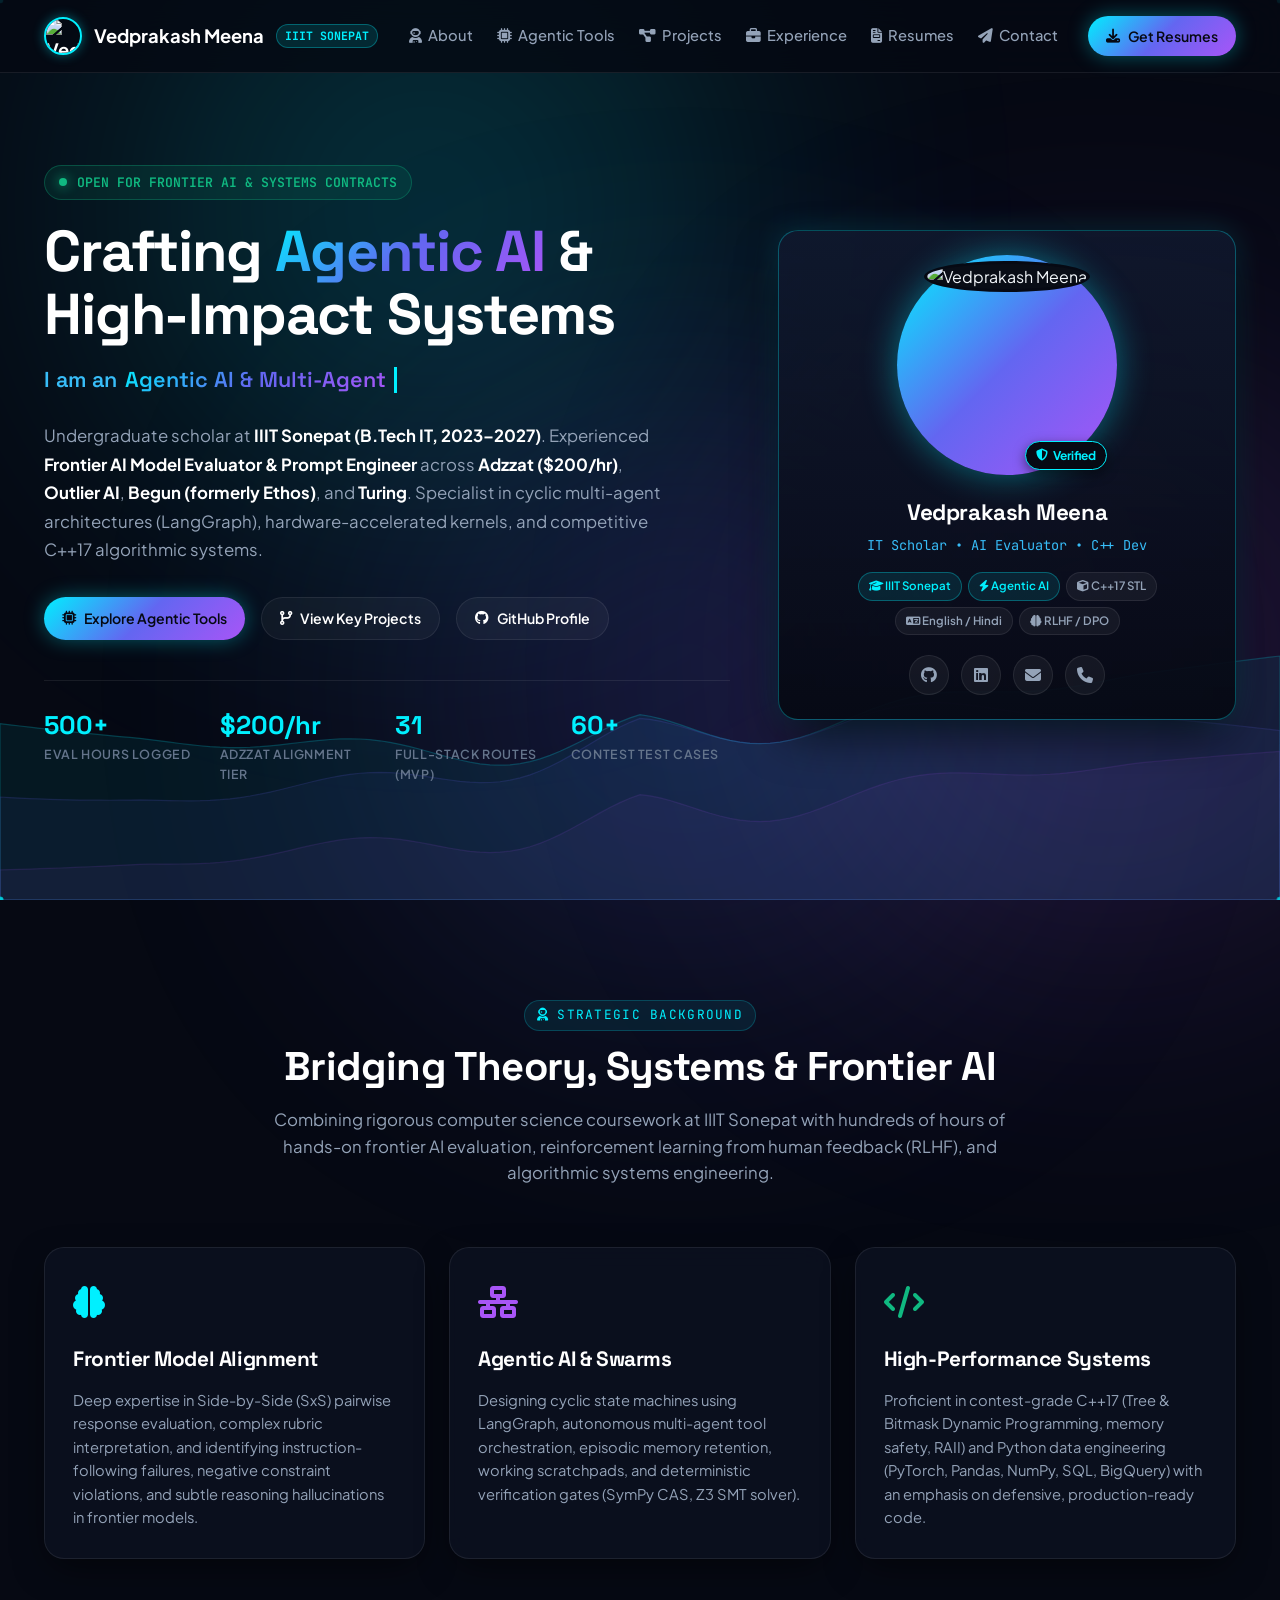
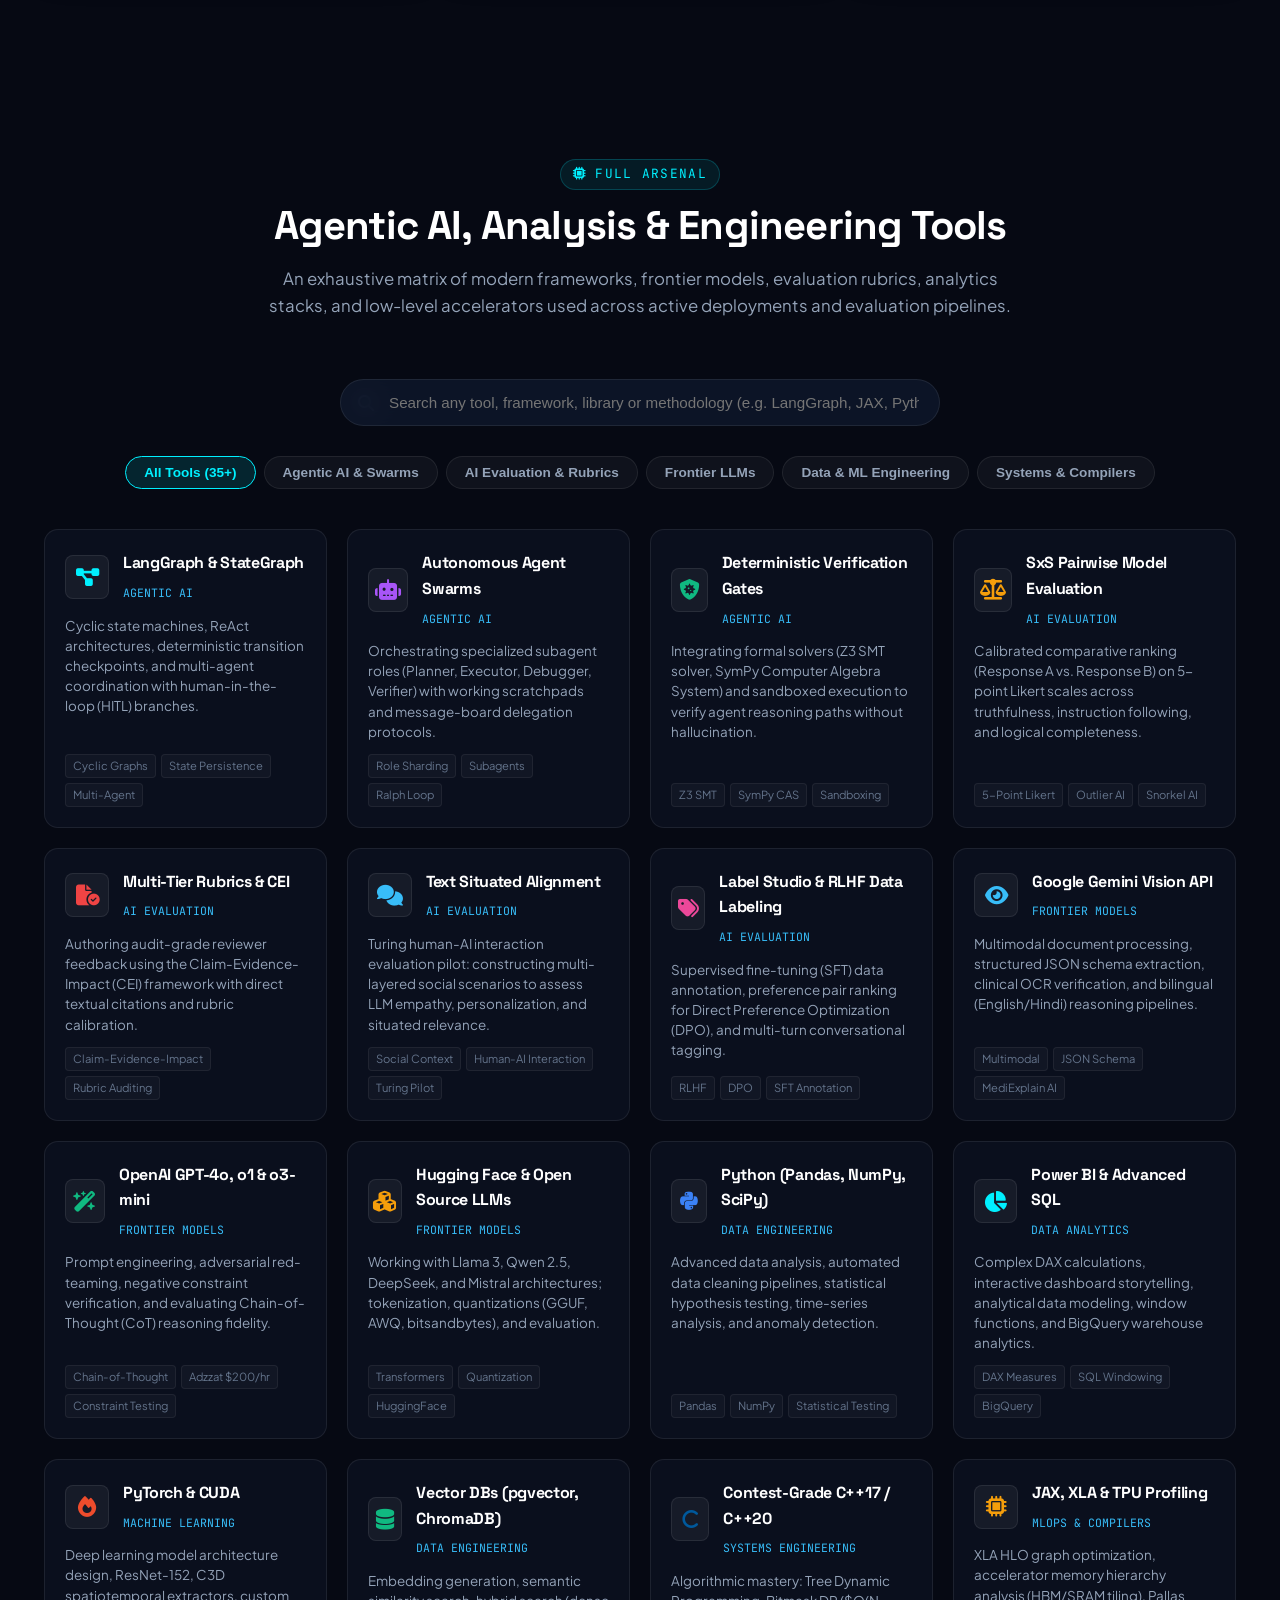
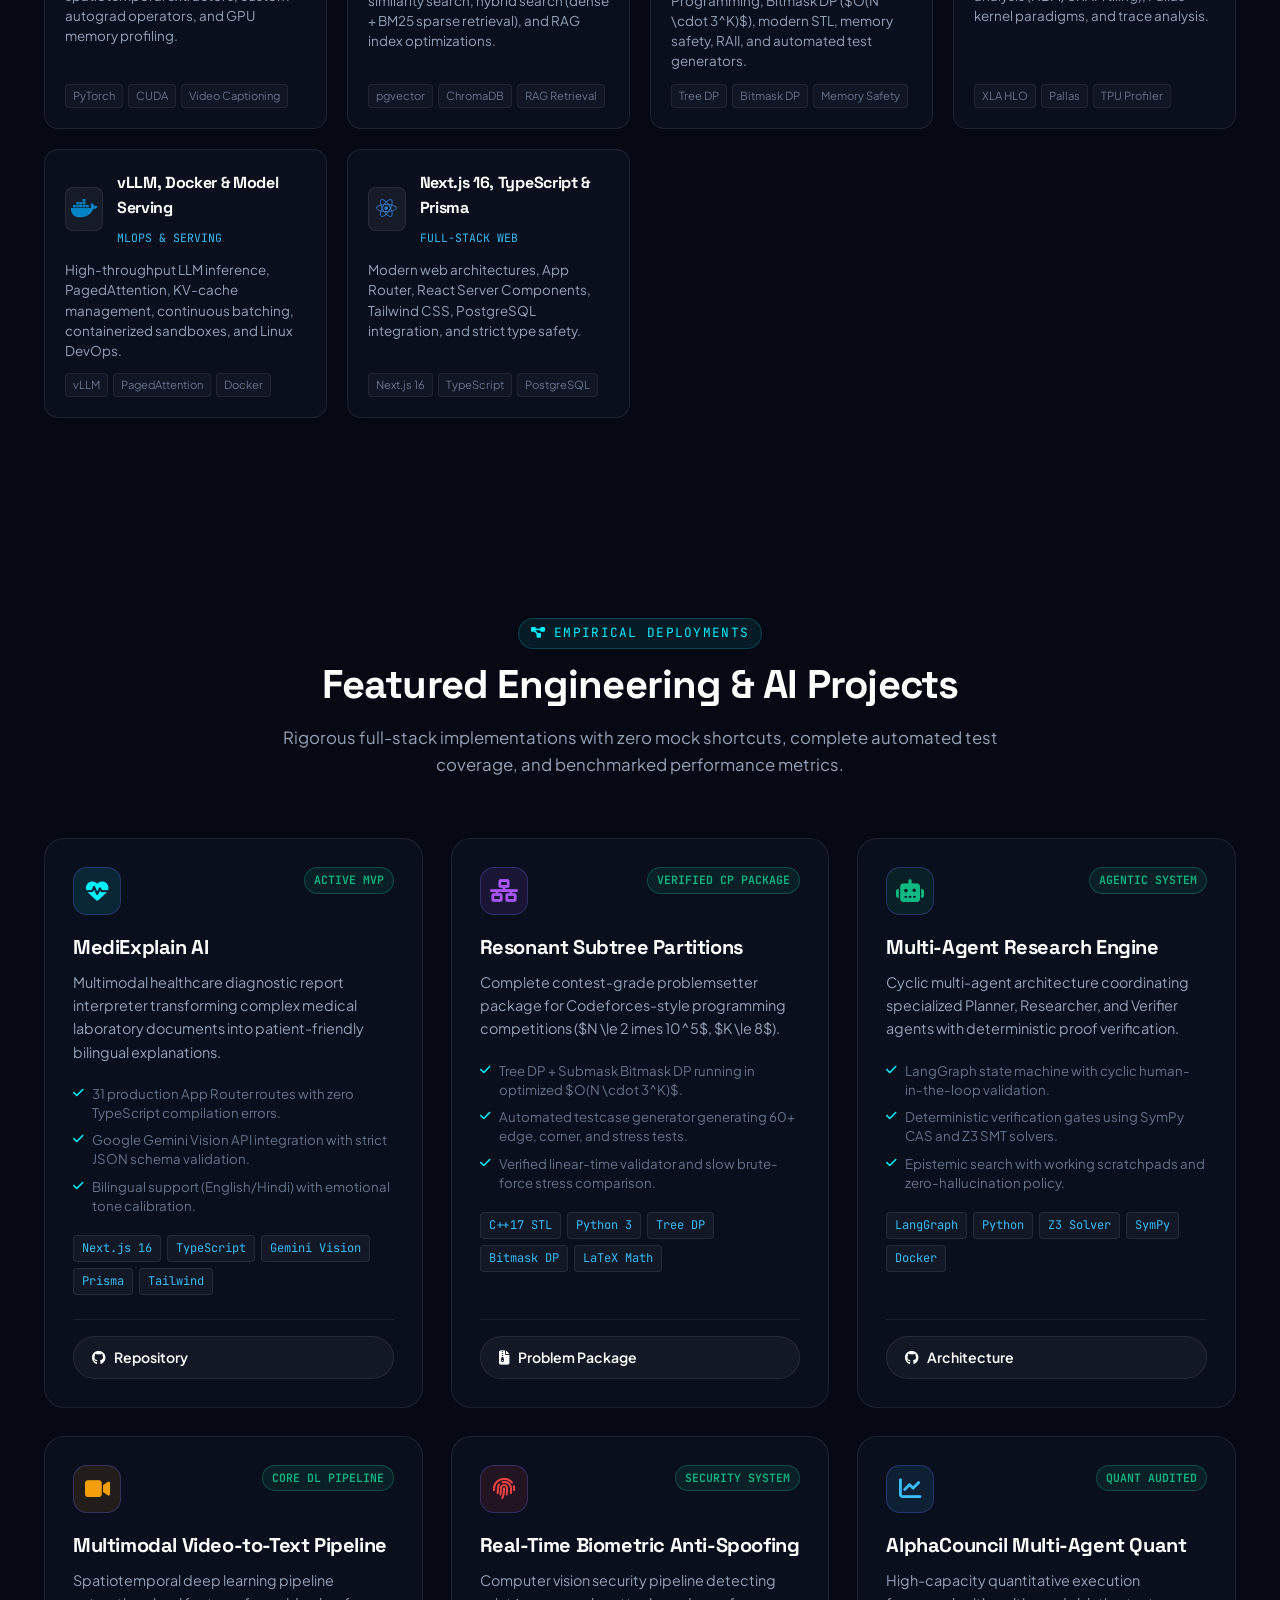
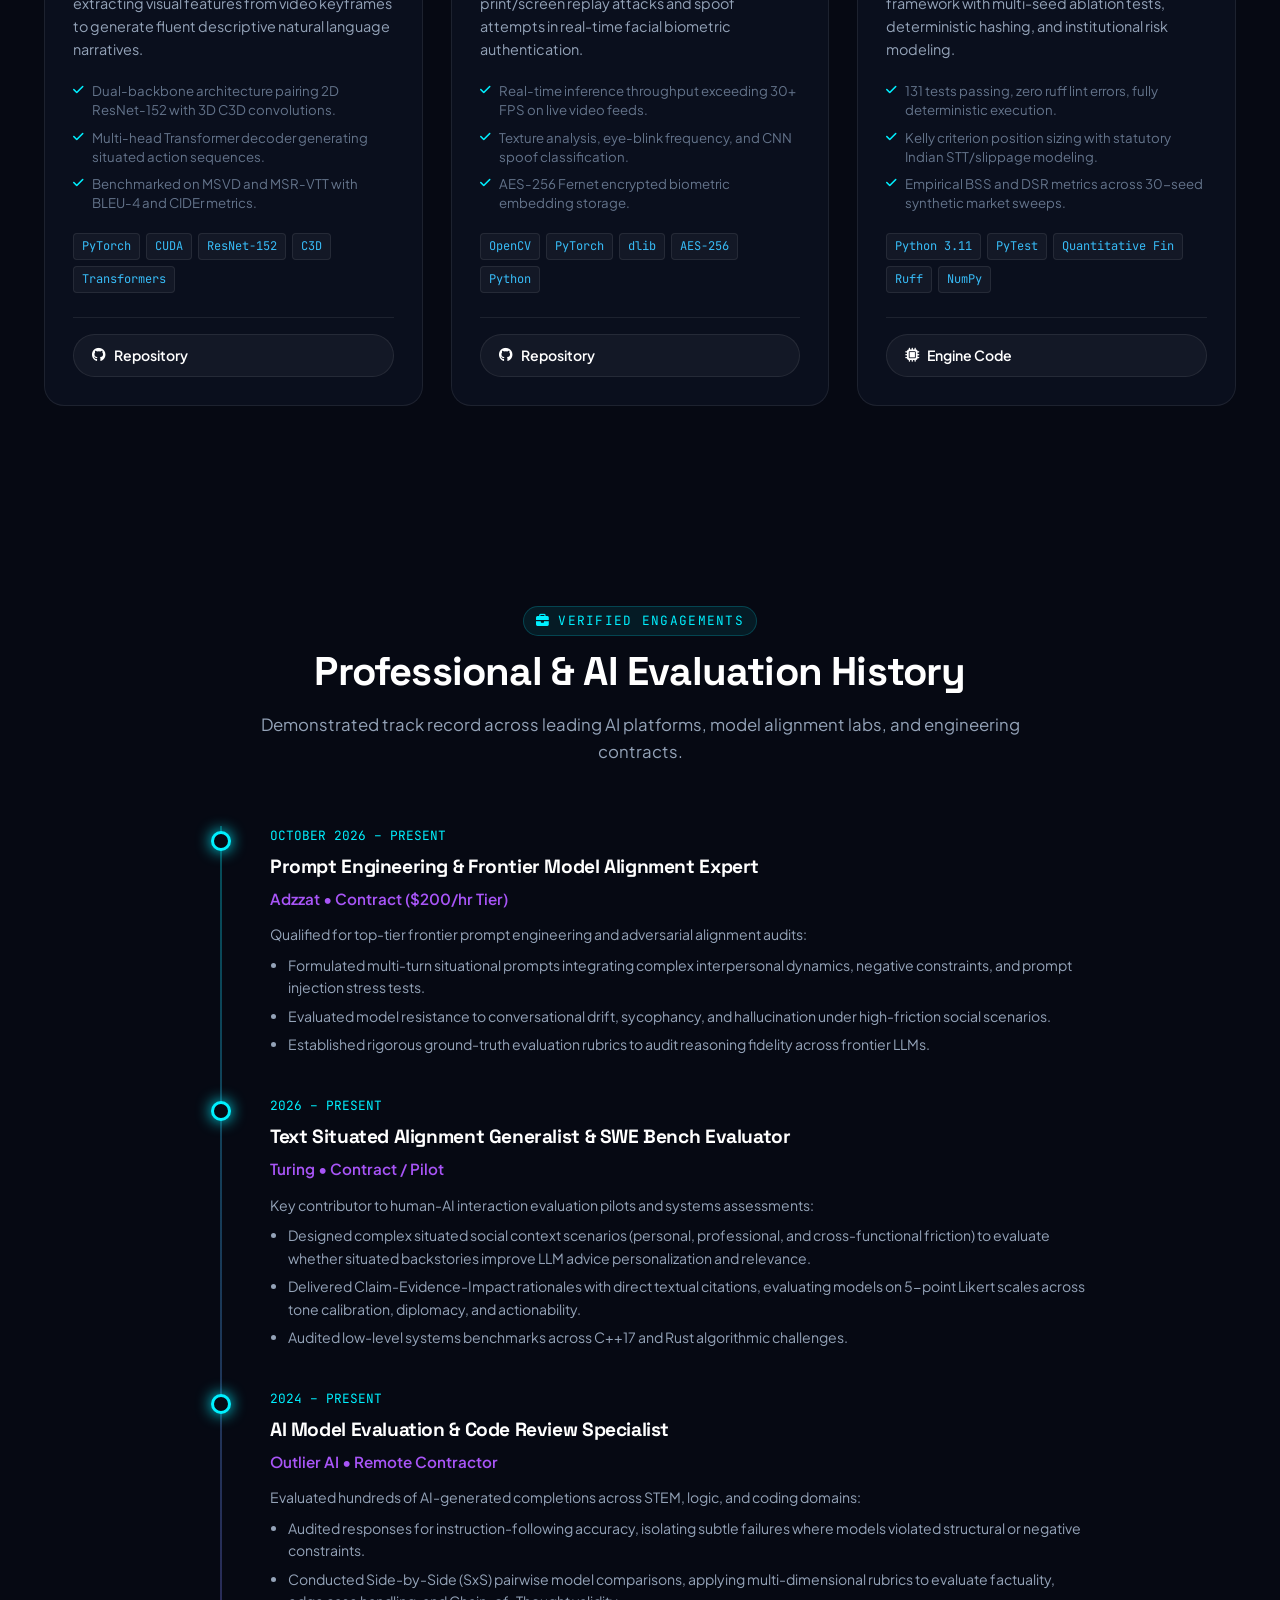
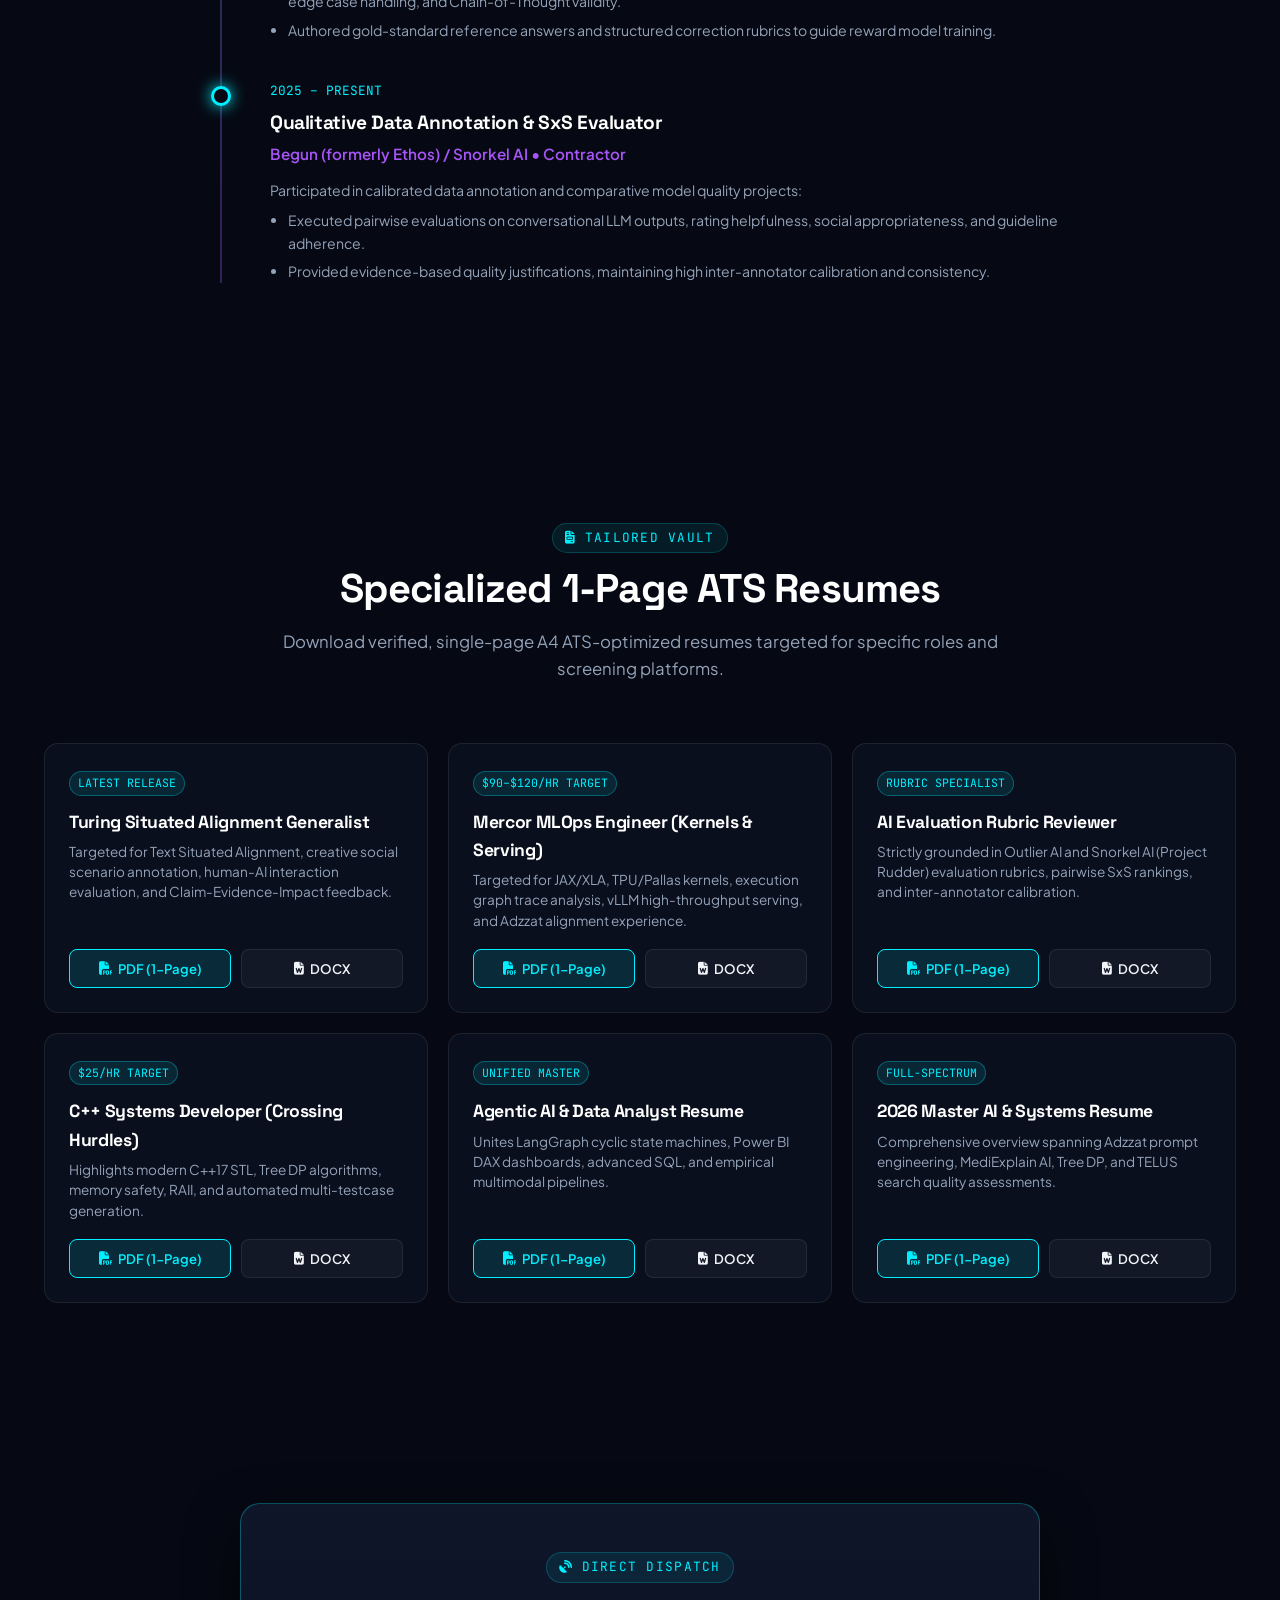
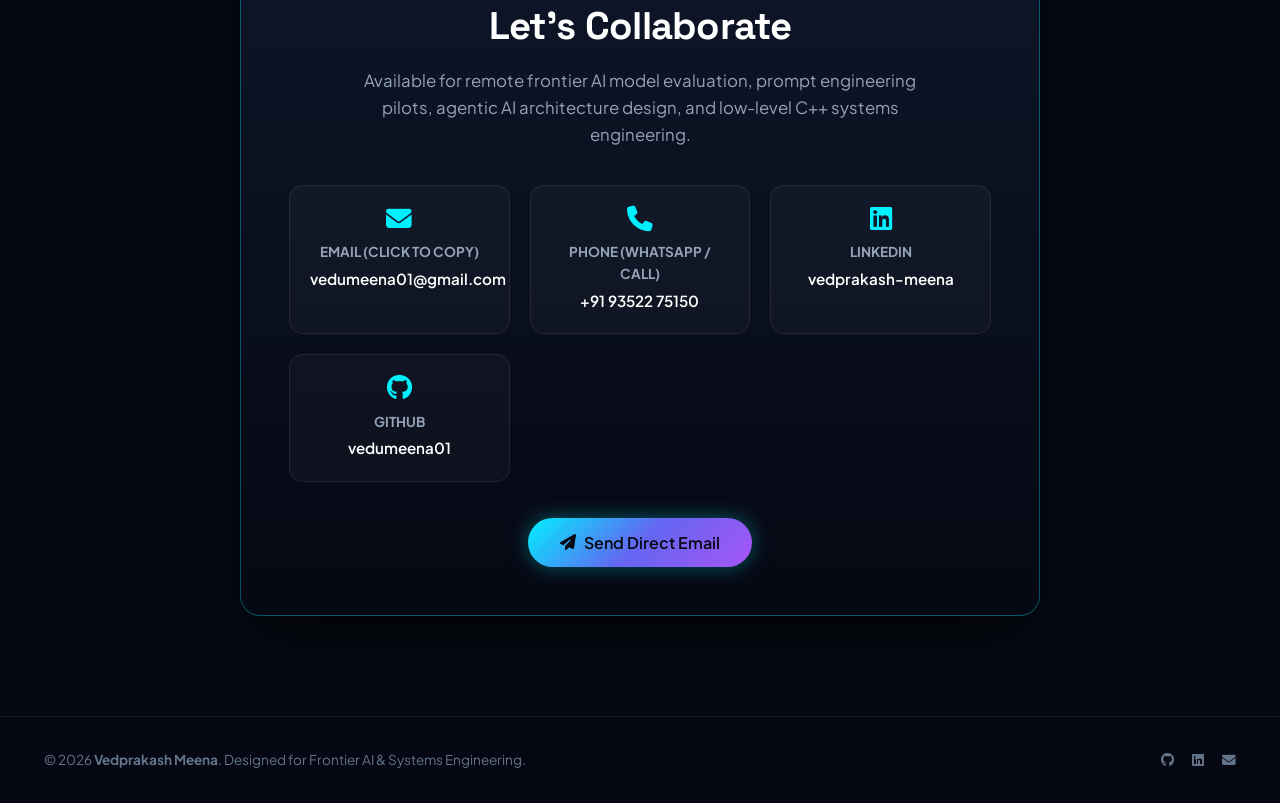
==== commit c798c120: "Deploy updated portfolio.html" ====
--- a/portfolio.html
+++ b/portfolio.html
@@ -1,1775 +1,2197 @@
-<!DOCTYPE html>
-<html lang="en" class="scroll-smooth">
-<head>
-  <meta charset="UTF-8">
-  <meta name="viewport" content="width=device-width, initial-scale=1.0">
-  
-  <!-- Primary SEO Meta Tags -->
-  <title>Vedprakash Meena | Software Engineer & AI Systems Specialist</title>
-  <meta name="title" content="Vedprakash Meena | Software Engineer & AI Systems Specialist">
-  <meta name="description" content="Portfolio of Vedprakash Meena - Software Engineer, AI Model Trainer & Python Backend Architect. B.Tech IT at IIIT Sonepat with expertise in FastAPI, Docker, RLHF, and DSA.">
-  <meta name="keywords" content="Vedprakash Meena, Software Engineer, Python Developer, Docker, AI Evaluation, Outlier AI, IIIT Sonepat, Backend Developer, FastAPI, Machine Learning">
-  <meta name="author" content="Vedprakash Meena">
-  <meta name="robots" content="index, follow">
-
-  <!-- Open Graph / Facebook -->
-  <meta property="og:type" content="website">
-  <meta property="og:title" content="Vedprakash Meena | Software Engineer & AI Systems Specialist">
-  <meta property="og:description" content="Portfolio of Vedprakash Meena — B.Tech IT at IIIT Sonepat, AI Evaluation Specialist at Outlier AI, and Python Backend Architect.">
-
-  <!-- Google Fonts & Font Awesome -->
-  <link rel="preconnect" href="https://fonts.googleapis.com">
-  <link rel="preconnect" href="https://fonts.gstatic.com" crossorigin>
-  <link href="https://fonts.googleapis.com/css2?family=Plus+Jakarta+Sans:wght@300;400;500;600;700;800&family=JetBrains+Mono:wght@400;500;600;700&display=swap" rel="stylesheet">
-  <link rel="stylesheet" href="https://cdnjs.cloudflare.com/ajax/libs/font-awesome/6.4.2/css/all.min.css">
-
-  <style>
-    /* CSS Design System & Variables */
-    :root {
-      --bg-base: #090d16;
-      --bg-surface: #0f172a;
-      --bg-card: rgba(15, 23, 42, 0.75);
-      --bg-card-hover: rgba(30, 41, 59, 0.85);
-      --border-subtle: rgba(255, 255, 255, 0.08);
-      --border-glow: rgba(56, 189, 248, 0.35);
-      --text-main: #f8fafc;
-      --text-muted: #94a3b8;
-      --text-dim: #64748b;
-      --accent-primary: #38bdf8;
-      --accent-secondary: #818cf8;
-      --accent-emerald: #10b981;
-      --accent-purple: #a855f7;
-      --accent-amber: #f59e0b;
-      --gradient-accent: linear-gradient(135deg, #38bdf8 0%, #818cf8 50%, #c084fc 100%);
-      --glow-shadow: 0 0 35px rgba(56, 189, 248, 0.18);
-      --card-shadow: 0 10px 30px -10px rgba(0, 0, 0, 0.5);
-      --nav-height: 70px;
-      --transition: all 0.25s cubic-bezier(0.16, 1, 0.3, 1);
-    }
-
-    [data-theme="light"] {
-      --bg-base: #f8fafc;
-      --bg-surface: #ffffff;
-      --bg-card: rgba(255, 255, 255, 0.9);
-      --bg-card-hover: #ffffff;
-      --border-subtle: rgba(0, 0, 0, 0.08);
-      --border-glow: rgba(2, 132, 199, 0.4);
-      --text-main: #0f172a;
-      --text-muted: #475569;
-      --text-dim: #94a3b8;
-      --card-shadow: 0 10px 30px -10px rgba(0, 0, 0, 0.08);
-    }
-
-    * {
-      box-sizing: border-box;
-      margin: 0;
-      padding: 0;
-    }
-
-    html {
-      scroll-behavior: smooth;
-    }
-
-    body {
-      font-family: 'Plus Jakarta Sans', -apple-system, BlinkMacSystemFont, sans-serif;
-      background-color: var(--bg-base);
-      color: var(--text-main);
-      line-height: 1.6;
-      overflow-x: hidden;
-      transition: background-color 0.3s ease, color 0.3s ease;
-    }
-
-    /* Selection & Scrollbar */
-    ::selection {
-      background: var(--accent-primary);
-      color: #000;
-    }
-    ::-webkit-scrollbar {
-      width: 8px;
-    }
-    ::-webkit-scrollbar-track {
-      background: var(--bg-base);
-    }
-    ::-webkit-scrollbar-thumb {
-      background: #334155;
-      border-radius: 4px;
-    }
-    ::-webkit-scrollbar-thumb:hover {
-      background: var(--accent-primary);
-    }
-
-    /* Ambient Background Glow */
-    .ambient-bg {
-      position: fixed;
-      top: 0;
-      left: 0;
-      width: 100vw;
-      height: 100vh;
-      pointer-events: none;
-      z-index: 0;
-      overflow: hidden;
-    }
-    .ambient-blob-1 {
-      position: absolute;
-      top: -10%;
-      left: -10%;
-      width: 600px;
-      height: 600px;
-      border-radius: 50%;
-      background: radial-gradient(circle, rgba(56, 189, 248, 0.12) 0%, transparent 70%);
-      filter: blur(80px);
-    }
-    .ambient-blob-2 {
-      position: absolute;
-      top: 40%;
-      right: -10%;
-      width: 650px;
-      height: 650px;
-      border-radius: 50%;
-      background: radial-gradient(circle, rgba(129, 140, 248, 0.1) 0%, transparent 70%);
-      filter: blur(90px);
-    }
-    .ambient-blob-3 {
-      position: absolute;
-      bottom: -10%;
-      left: 20%;
-      width: 500px;
-      height: 500px;
-      border-radius: 50%;
-      background: radial-gradient(circle, rgba(168, 85, 247, 0.08) 0%, transparent 70%);
-      filter: blur(80px);
-    }
-
-    /* Container */
-    .container {
-      max-width: 1200px;
-      margin: 0 auto;
-      padding: 0 24px;
-      position: relative;
-      z-index: 1;
-    }
-
-    /* Typography Utilities */
-    .text-gradient {
-      background: var(--gradient-accent);
-      -webkit-background-clip: text;
-      -webkit-text-fill-color: transparent;
-    }
-    .font-mono {
-      font-family: 'JetBrains Mono', monospace;
-    }
-
-    /* Navbar */
-    .navbar {
-      position: fixed;
-      top: 0;
-      left: 0;
-      right: 0;
-      height: var(--nav-height);
-      background: rgba(9, 13, 22, 0.85);
-      backdrop-filter: blur(12px);
-      -webkit-backdrop-filter: blur(12px);
-      border-bottom: 1px solid var(--border-subtle);
-      z-index: 1000;
-      transition: var(--transition);
-    }
-    [data-theme="light"] .navbar {
-      background: rgba(248, 250, 252, 0.88);
-    }
-    .nav-inner {
-      display: flex;
-      justify-content: space-between;
-      align-items: center;
-      height: 100%;
-    }
-    .nav-logo {
-      display: flex;
-      align-items: center;
-      gap: 10px;
-      text-decoration: none;
-      font-weight: 800;
-      font-size: 1.25rem;
-      color: var(--text-main);
-      letter-spacing: -0.5px;
-    }
-    .nav-logo-box {
-      width: 38px;
-      height: 38px;
-      border-radius: 10px;
-      background: var(--gradient-accent);
-      display: flex;
-      align-items: center;
-      justify-content: center;
-      color: #090d16;
-      font-weight: 900;
-      font-size: 1.1rem;
-      box-shadow: 0 4px 15px rgba(56, 189, 248, 0.3);
-    }
-    .nav-links {
-      display: flex;
-      align-items: center;
-      gap: 28px;
-      list-style: none;
-    }
-    .nav-link {
-      color: var(--text-muted);
-      text-decoration: none;
-      font-size: 0.95rem;
-      font-weight: 500;
-      transition: var(--transition);
-      position: relative;
-    }
-    .nav-link:hover, .nav-link.active {
-      color: var(--accent-primary);
-    }
-    .nav-actions {
-      display: flex;
-      align-items: center;
-      gap: 12px;
-    }
-    .theme-toggle-btn {
-      width: 38px;
-      height: 38px;
-      border-radius: 50%;
-      background: var(--bg-surface);
-      border: 1px solid var(--border-subtle);
-      color: var(--text-muted);
-      display: flex;
-      align-items: center;
-      justify-content: center;
-      cursor: pointer;
-      transition: var(--transition);
-    }
-    .theme-toggle-btn:hover {
-      color: var(--accent-primary);
-      border-color: var(--accent-primary);
-      transform: rotate(15deg);
-    }
-    .mobile-menu-btn {
-      display: none;
-      background: none;
-      border: none;
-      color: var(--text-main);
-      font-size: 1.4rem;
-      cursor: pointer;
-    }
-
-    /* Buttons */
-    .btn {
-      display: inline-flex;
-      align-items: center;
-      gap: 8px;
-      padding: 10px 22px;
-      border-radius: 9999px;
-      font-size: 0.92rem;
-      font-weight: 600;
-      text-decoration: none;
-      cursor: pointer;
-      transition: var(--transition);
-      border: 1px solid transparent;
-      white-space: nowrap;
-    }
-    .btn-primary {
-      background: var(--gradient-accent);
-      color: #090d16;
-      box-shadow: 0 4px 20px rgba(56, 189, 248, 0.25);
-    }
-    .btn-primary:hover {
-      transform: translateY(-2px);
-      box-shadow: 0 6px 25px rgba(56, 189, 248, 0.4);
-    }
-    .btn-secondary {
-      background: var(--bg-surface);
-      border: 1px solid var(--border-subtle);
-      color: var(--text-main);
-    }
-    .btn-secondary:hover {
-      border-color: var(--accent-primary);
-      color: var(--accent-primary);
-      transform: translateY(-2px);
-    }
-    .btn-outline-glow {
-      background: rgba(56, 189, 248, 0.06);
-      border: 1px solid var(--border-glow);
-      color: var(--accent-primary);
-    }
-    .btn-outline-glow:hover {
-      background: rgba(56, 189, 248, 0.15);
-      box-shadow: 0 0 20px rgba(56, 189, 248, 0.3);
-      transform: translateY(-2px);
-    }
-
-    /* Section Styles */
-    section {
-      padding: 100px 0;
-      position: relative;
-    }
-    .section-tag {
-      display: inline-flex;
-      align-items: center;
-      gap: 6px;
-      padding: 4px 14px;
-      border-radius: 20px;
-      background: rgba(56, 189, 248, 0.1);
-      border: 1px solid rgba(56, 189, 248, 0.25);
-      color: var(--accent-primary);
-      font-size: 0.8rem;
-      font-weight: 600;
-      text-transform: uppercase;
-      letter-spacing: 1px;
-      margin-bottom: 12px;
-    }
-    .section-title {
-      font-size: 2.3rem;
-      font-weight: 800;
-      letter-spacing: -0.8px;
-      margin-bottom: 14px;
-      color: var(--text-main);
-    }
-    .section-subtitle {
-      font-size: 1.05rem;
-      color: var(--text-muted);
-      max-width: 650px;
-      margin-bottom: 45px;
-    }
-
-    /* Hero Section */
-    .hero-section {
-      min-height: 100vh;
-      display: flex;
-      align-items: center;
-      padding-top: calc(var(--nav-height) + 40px);
-      padding-bottom: 60px;
-    }
-    .hero-grid {
-      display: grid;
-      grid-template-columns: 1.15fr 0.85fr;
-      gap: 50px;
-      align-items: center;
-    }
-    .status-badge {
-      display: inline-flex;
-      align-items: center;
-      gap: 8px;
-      padding: 6px 16px;
-      background: rgba(16, 185, 129, 0.1);
-      border: 1px solid rgba(16, 185, 129, 0.3);
-      border-radius: 30px;
-      color: var(--accent-emerald);
-      font-size: 0.84rem;
-      font-weight: 600;
-      margin-bottom: 20px;
-    }
-    .status-dot {
-      width: 8px;
-      height: 8px;
-      border-radius: 50%;
-      background: var(--accent-emerald);
-      box-shadow: 0 0 10px var(--accent-emerald);
-      animation: pulse 2s infinite;
-    }
-    @keyframes pulse {
-      0%, 100% { opacity: 1; transform: scale(1); }
-      50% { opacity: 0.4; transform: scale(0.85); }
-    }
-    .hero-title {
-      font-size: 3.4rem;
-      font-weight: 800;
-      line-height: 1.15;
-      letter-spacing: -1.5px;
-      margin-bottom: 16px;
-    }
-    .hero-typed-wrapper {
-      font-size: 1.4rem;
-      font-weight: 600;
-      color: var(--text-muted);
-      margin-bottom: 22px;
-      min-height: 38px;
-      display: flex;
-      align-items: center;
-      gap: 6px;
-    }
-    .cursor-blink {
-      display: inline-block;
-      width: 3px;
-      height: 1.2em;
-      background: var(--accent-primary);
-      animation: blink 1s infinite;
-    }
-    @keyframes blink {
-      0%, 49% { opacity: 1; }
-      50%, 100% { opacity: 0; }
-    }
-    .hero-bio {
-      font-size: 1.05rem;
-      color: var(--text-muted);
-      line-height: 1.7;
-      margin-bottom: 32px;
-      max-width: 560px;
-    }
-    .hero-cta-group {
-      display: flex;
-      gap: 14px;
-      flex-wrap: wrap;
-      margin-bottom: 36px;
-    }
-    .social-bar {
-      display: flex;
-      align-items: center;
-      gap: 14px;
-    }
-    .social-btn {
-      width: 42px;
-      height: 42px;
-      border-radius: 12px;
-      background: var(--bg-surface);
-      border: 1px solid var(--border-subtle);
-      color: var(--text-muted);
-      display: flex;
-      align-items: center;
-      justify-content: center;
-      font-size: 1.15rem;
-      text-decoration: none;
-      transition: var(--transition);
-    }
-    .social-btn:hover {
-      color: var(--accent-primary);
-      border-color: var(--accent-primary);
-      transform: translateY(-3px);
-      box-shadow: 0 4px 15px rgba(56, 189, 248, 0.2);
-    }
-
-    /* Terminal Widget */
-    .terminal-card {
-      background: #0d1322;
-      border: 1px solid rgba(255, 255, 255, 0.1);
-      border-radius: 16px;
-      box-shadow: 0 20px 40px -15px rgba(0, 0, 0, 0.7), var(--glow-shadow);
-      overflow: hidden;
-    }
-    .terminal-header {
-      background: #080c16;
-      padding: 12px 18px;
-      display: flex;
-      align-items: center;
-      justify-content: space-between;
-      border-bottom: 1px solid rgba(255, 255, 255, 0.06);
-    }
-    .terminal-dots {
-      display: flex;
-      gap: 6px;
-    }
-    .dot {
-      width: 11px;
-      height: 11px;
-      border-radius: 50%;
-    }
-    .dot-red { background: #ef4444; }
-    .dot-yellow { background: #f59e0b; }
-    .dot-green { background: #10b981; }
-    .terminal-title {
-      font-family: 'JetBrains Mono', monospace;
-      font-size: 0.78rem;
-      color: var(--text-dim);
-    }
-    .terminal-tabs {
-      display: flex;
-      background: #0a0f1c;
-      border-bottom: 1px solid rgba(255, 255, 255, 0.06);
-    }
-    .term-tab {
-      padding: 8px 16px;
-      font-family: 'JetBrains Mono', monospace;
-      font-size: 0.75rem;
-      color: var(--text-dim);
-      cursor: pointer;
-      border-right: 1px solid rgba(255, 255, 255, 0.05);
-      transition: var(--transition);
-    }
-    .term-tab.active {
-      background: #0d1322;
-      color: var(--accent-primary);
-      border-bottom: 2px solid var(--accent-primary);
-    }
-    .terminal-body {
-      padding: 20px;
-      font-family: 'JetBrains Mono', monospace;
-      font-size: 0.82rem;
-      color: #e2e8f0;
-      line-height: 1.65;
-      min-height: 290px;
-    }
-    .code-comment { color: #64748b; }
-    .code-keyword { color: #c084fc; font-weight: 600; }
-    .code-fn { color: #38bdf8; }
-    .code-str { color: #34d399; }
-    .code-var { color: #f472b6; }
-    .code-num { color: #fbbf24; }
-
-    /* Stats Quick Grid */
-    .stats-grid {
-      display: grid;
-      grid-template-columns: repeat(4, 1fr);
-      gap: 20px;
-      margin-top: -30px;
-      margin-bottom: 60px;
-    }
-    .stat-card {
-      background: var(--bg-card);
-      backdrop-filter: blur(10px);
-      border: 1px solid var(--border-subtle);
-      border-radius: 16px;
-      padding: 24px;
-      text-align: center;
-      transition: var(--transition);
-      box-shadow: var(--card-shadow);
-    }
-    .stat-card:hover {
-      border-color: var(--border-glow);
-      transform: translateY(-4px);
-    }
-    .stat-number {
-      font-size: 2.2rem;
-      font-weight: 800;
-      color: var(--text-main);
-      margin-bottom: 4px;
-      background: var(--gradient-accent);
-      -webkit-background-clip: text;
-      -webkit-text-fill-color: transparent;
-    }
-    .stat-label {
-      font-size: 0.88rem;
-      color: var(--text-muted);
-      font-weight: 500;
-    }
-
-    /* Skills Section */
-    .skills-filter {
-      display: flex;
-      gap: 10px;
-      flex-wrap: wrap;
-      margin-bottom: 32px;
-    }
-    .filter-btn {
-      padding: 8px 18px;
-      border-radius: 30px;
-      background: var(--bg-surface);
-      border: 1px solid var(--border-subtle);
-      color: var(--text-muted);
-      font-size: 0.88rem;
-      font-weight: 600;
-      cursor: pointer;
-      transition: var(--transition);
-    }
-    .filter-btn:hover, .filter-btn.active {
-      background: var(--accent-primary);
-      color: #090d16;
-      border-color: var(--accent-primary);
-      box-shadow: 0 4px 15px rgba(56, 189, 248, 0.3);
-    }
-    .skills-grid {
-      display: grid;
-      grid-template-columns: repeat(auto-fill, minmax(250px, 1fr));
-      gap: 20px;
-    }
-    .skill-card {
-      background: var(--bg-card);
-      backdrop-filter: blur(8px);
-      border: 1px solid var(--border-subtle);
-      border-radius: 16px;
-      padding: 22px;
-      transition: var(--transition);
-    }
-    .skill-card:hover {
-      border-color: var(--border-glow);
-      transform: translateY(-4px);
-      background: var(--bg-card-hover);
-    }
-    .skill-header {
-      display: flex;
-      align-items: center;
-      gap: 14px;
-      margin-bottom: 14px;
-    }
-    .skill-icon-box {
-      width: 44px;
-      height: 44px;
-      border-radius: 12px;
-      background: rgba(56, 189, 248, 0.1);
-      display: flex;
-      align-items: center;
-      justify-content: center;
-      color: var(--accent-primary);
-      font-size: 1.3rem;
-    }
-    .skill-name {
-      font-size: 1.05rem;
-      font-weight: 700;
-      color: var(--text-main);
-    }
-    .skill-tags {
-      display: flex;
-      flex-wrap: wrap;
-      gap: 6px;
-    }
-    .tech-pill {
-      font-size: 0.76rem;
-      padding: 3px 9px;
-      border-radius: 6px;
-      background: rgba(255, 255, 255, 0.05);
-      border: 1px solid rgba(255, 255, 255, 0.08);
-      color: var(--text-muted);
-      font-family: 'JetBrains Mono', monospace;
-    }
-
-    /* Projects Section */
-    .projects-grid {
-      display: grid;
-      grid-template-columns: repeat(auto-fill, minmax(360px, 1fr));
-      gap: 28px;
-    }
-    .project-card {
-      background: var(--bg-card);
-      backdrop-filter: blur(10px);
-      border: 1px solid var(--border-subtle);
-      border-radius: 20px;
-      padding: 28px;
-      display: flex;
-      flex-direction: column;
-      justify-content: space-between;
-      transition: var(--transition);
-      box-shadow: var(--card-shadow);
-      position: relative;
-      overflow: hidden;
-    }
-    .project-card:hover {
-      border-color: var(--border-glow);
-      transform: translateY(-6px);
-      box-shadow: 0 20px 40px -10px rgba(0, 0, 0, 0.6), 0 0 25px rgba(56, 189, 248, 0.15);
-    }
-    .project-top {
-      display: flex;
-      justify-content: space-between;
-      align-items: flex-start;
-      margin-bottom: 16px;
-    }
-    .project-badge {
-      font-size: 0.74rem;
-      font-weight: 700;
-      text-transform: uppercase;
-      letter-spacing: 0.5px;
-      padding: 4px 10px;
-      border-radius: 20px;
-      background: rgba(129, 140, 248, 0.15);
-      border: 1px solid rgba(129, 140, 248, 0.3);
-      color: var(--accent-secondary);
-    }
-    .project-links {
-      display: flex;
-      gap: 10px;
-    }
-    .proj-link-btn {
-      width: 34px;
-      height: 34px;
-      border-radius: 50%;
-      background: var(--bg-surface);
-      border: 1px solid var(--border-subtle);
-      color: var(--text-muted);
-      display: flex;
-      align-items: center;
-      justify-content: center;
-      font-size: 0.95rem;
-      text-decoration: none;
-      transition: var(--transition);
-    }
-    .proj-link-btn:hover {
-      color: var(--accent-primary);
-      border-color: var(--accent-primary);
-      transform: scale(1.1);
-    }
-    .project-title {
-      font-size: 1.3rem;
-      font-weight: 800;
-      color: var(--text-main);
-      margin-bottom: 10px;
-      letter-spacing: -0.4px;
-    }
-    .project-desc {
-      font-size: 0.92rem;
-      color: var(--text-muted);
-      line-height: 1.65;
-      margin-bottom: 20px;
-    }
-    .project-highlights {
-      list-style: none;
-      margin-bottom: 22px;
-    }
-    .project-highlights li {
-      font-size: 0.85rem;
-      color: #cbd5e1;
-      margin-bottom: 6px;
-      display: flex;
-      align-items: baseline;
-      gap: 8px;
-    }
-    .project-highlights li i {
-      color: var(--accent-primary);
-      font-size: 0.75rem;
-    }
-    .project-tech {
-      display: flex;
-      flex-wrap: wrap;
-      gap: 6px;
-      margin-top: auto;
-      padding-top: 16px;
-      border-top: 1px solid rgba(255, 255, 255, 0.06);
-    }
-
-    /* Experience Timeline */
-    .timeline {
-      position: relative;
-      max-width: 900px;
-      margin: 0 auto;
-    }
-    .timeline::before {
-      content: '';
-      position: absolute;
-      top: 0;
-      bottom: 0;
-      left: 20px;
-      width: 2px;
-      background: linear-gradient(to bottom, var(--accent-primary), var(--accent-secondary), transparent);
-    }
-    .timeline-item {
-      position: relative;
-      padding-left: 60px;
-      margin-bottom: 40px;
-    }
-    .timeline-dot {
-      position: absolute;
-      left: 11px;
-      top: 6px;
-      width: 20px;
-      height: 20px;
-      border-radius: 50%;
-      background: var(--bg-base);
-      border: 3px solid var(--accent-primary);
-      box-shadow: 0 0 10px var(--accent-primary);
-    }
-    .timeline-content {
-      background: var(--bg-card);
-      backdrop-filter: blur(10px);
-      border: 1px solid var(--border-subtle);
-      border-radius: 18px;
-      padding: 26px;
-      transition: var(--transition);
-    }
-    .timeline-content:hover {
-      border-color: var(--border-glow);
-      transform: translateX(4px);
-    }
-    .timeline-role {
-      font-size: 1.2rem;
-      font-weight: 800;
-      color: var(--text-main);
-    }
-    .timeline-company {
-      font-size: 0.95rem;
-      color: var(--accent-primary);
-      font-weight: 600;
-      margin-bottom: 4px;
-    }
-    .timeline-date {
-      font-size: 0.82rem;
-      color: var(--text-dim);
-      font-family: 'JetBrains Mono', monospace;
-      margin-bottom: 14px;
-    }
-    .timeline-list {
-      list-style-type: disc;
-      margin-left: 18px;
-      color: var(--text-muted);
-      font-size: 0.9rem;
-    }
-    .timeline-list li {
-      margin-bottom: 6px;
-      line-height: 1.55;
-    }
-
-    /* Resume Hub Section */
-    .resume-hub-grid {
-      display: grid;
-      grid-template-columns: repeat(auto-fill, minmax(280px, 1fr));
-      gap: 20px;
-    }
-    .resume-box {
-      background: var(--bg-card);
-      border: 1px solid var(--border-subtle);
-      border-radius: 16px;
-      padding: 22px;
-      transition: var(--transition);
-      display: flex;
-      flex-direction: column;
-      justify-content: space-between;
-    }
-    .resume-box:hover {
-      border-color: var(--border-glow);
-      transform: translateY(-4px);
-      background: var(--bg-card-hover);
-    }
-    .resume-box-icon {
-      font-size: 1.8rem;
-      margin-bottom: 12px;
-      color: var(--accent-primary);
-    }
-    .resume-box-title {
-      font-size: 1.1rem;
-      font-weight: 700;
-      color: var(--text-main);
-      margin-bottom: 6px;
-    }
-    .resume-box-desc {
-      font-size: 0.85rem;
-      color: var(--text-muted);
-      margin-bottom: 16px;
-      line-height: 1.5;
-    }
-    .resume-btn-row {
-      display: flex;
-      gap: 8px;
-    }
-    .btn-sm {
-      padding: 6px 14px;
-      font-size: 0.8rem;
-      border-radius: 8px;
-    }
-
-    /* Contact Section */
-    .contact-card {
-      background: var(--bg-card);
-      backdrop-filter: blur(12px);
-      border: 1px solid var(--border-subtle);
-      border-radius: 24px;
-      padding: 45px;
-      box-shadow: var(--card-shadow);
-    }
-    .contact-grid {
-      display: grid;
-      grid-template-columns: 1fr 1.2fr;
-      gap: 40px;
-    }
-    .contact-info-item {
-      display: flex;
-      align-items: center;
-      gap: 16px;
-      margin-bottom: 24px;
-    }
-    .contact-info-icon {
-      width: 48px;
-      height: 48px;
-      border-radius: 14px;
-      background: rgba(56, 189, 248, 0.1);
-      border: 1px solid rgba(56, 189, 248, 0.25);
-      color: var(--accent-primary);
-      display: flex;
-      align-items: center;
-      justify-content: center;
-      font-size: 1.2rem;
-      flex-shrink: 0;
-    }
-    .contact-info-label {
-      font-size: 0.82rem;
-      color: var(--text-dim);
-      text-transform: uppercase;
-      letter-spacing: 0.5px;
-    }
-    .contact-info-val {
-      font-size: 1rem;
-      font-weight: 600;
-      color: var(--text-main);
-      text-decoration: none;
-    }
-    .contact-info-val:hover {
-      color: var(--accent-primary);
-    }
-    .form-group {
-      margin-bottom: 18px;
-    }
-    .form-label {
-      display: block;
-      font-size: 0.86rem;
-      font-weight: 600;
-      color: var(--text-muted);
-      margin-bottom: 6px;
-    }
-    .form-input, .form-textarea {
-      width: 100%;
-      padding: 12px 16px;
-      border-radius: 12px;
-      background: var(--bg-surface);
-      border: 1px solid var(--border-subtle);
-      color: var(--text-main);
-      font-family: inherit;
-      font-size: 0.95rem;
-      transition: var(--transition);
-      outline: none;
-    }
-    .form-input:focus, .form-textarea:focus {
-      border-color: var(--accent-primary);
-      box-shadow: 0 0 15px rgba(56, 189, 248, 0.2);
-    }
-    .form-textarea {
-      resize: vertical;
-      min-height: 110px;
-    }
-
-    /* Footer */
-    footer {
-      padding: 40px 0;
-      border-top: 1px solid var(--border-subtle);
-      text-align: center;
-      color: var(--text-dim);
-      font-size: 0.9rem;
-    }
-
-    /* Toast Notification */
-    .toast {
-      position: fixed;
-      bottom: 24px;
-      right: 24px;
-      background: #0f172a;
-      border: 1px solid var(--accent-primary);
-      color: #fff;
-      padding: 12px 20px;
-      border-radius: 12px;
-      box-shadow: 0 10px 25px rgba(0, 0, 0, 0.4);
-      display: flex;
-      align-items: center;
-      gap: 10px;
-      z-index: 2000;
-      opacity: 0;
-      transform: translateY(20px);
-      transition: var(--transition);
-      pointer-events: none;
-    }
-    .toast.show {
-      opacity: 1;
-      transform: translateY(0);
-      pointer-events: auto;
-    }
-
-    /* Responsive */
-    @media (max-width: 968px) {
-      .hero-grid {
-        grid-template-columns: 1fr;
-      }
-      .stats-grid {
-        grid-template-columns: repeat(2, 1fr);
-      }
-      .contact-grid {
-        grid-template-columns: 1fr;
-      }
-      .hero-title {
-        font-size: 2.6rem;
-      }
-    }
-    @media (max-width: 768px) {
-      .nav-links {
-        display: none;
-      }
-      .mobile-menu-btn {
-        display: block;
-      }
-      .hero-title {
-        font-size: 2.2rem;
-      }
-      section {
-        padding: 70px 0;
-      }
-      .stats-grid {
-        grid-template-columns: 1fr;
-      }
-      .projects-grid {
-        grid-template-columns: 1fr;
-      }
-    }
-  </style>
-</head>
-<body>
-
-  <!-- Ambient Light Effects -->
-  <div class="ambient-bg">
-    <div class="ambient-blob-1"></div>
-    <div class="ambient-blob-2"></div>
-    <div class="ambient-blob-3"></div>
-  </div>
-
-  <!-- Navigation Bar -->
-  <nav class="navbar" id="navbar">
-    <div class="container nav-inner">
-      <a href="#hero" class="nav-logo">
-        <div class="nav-logo-box">V</div>
-        <span>Vedprakash<span class="text-gradient">.me</span></span>
-      </a>
-
-      <ul class="nav-links">
-        <li><a href="#about" class="nav-link">About</a></li>
-        <li><a href="#skills" class="nav-link">Skills</a></li>
-        <li><a href="#projects" class="nav-link">Projects</a></li>
-        <li><a href="#experience" class="nav-link">Experience</a></li>
-        <li><a href="#resumes" class="nav-link">Resume Hub</a></li>
-        <li><a href="#contact" class="nav-link">Contact</a></li>
-      </ul>
-
-      <div class="nav-actions">
-        <button class="theme-toggle-btn" id="themeToggle" title="Toggle Light/Dark Theme">
-          <i class="fa-solid fa-moon"></i>
-        </button>
-        <a href="#contact" class="btn btn-primary">
-          <i class="fa-solid fa-paper-plane"></i> Let's Talk
-        </a>
-      </div>
-    </div>
-  </nav>
-
-  <!-- 1. Hero Section -->
-  <section class="hero-section" id="hero">
-    <div class="container">
-      <div class="hero-grid">
-        
-        <!-- Left: Intro & Bio -->
-        <div class="hero-content">
-          <div class="status-badge">
-            <span class="status-dot"></span>
-            Available for Frontier AI &amp; Backend Roles
-          </div>
-
-          <h1 class="hero-title">
-            Hi, I'm <span class="text-gradient">Vedprakash Meena</span>
-          </h1>
-
-          <div class="hero-typed-wrapper">
-            <span>I build &amp; evaluate</span>
-            <span class="text-gradient font-mono" id="typedText">Autonomous AI Agents</span>
-            <span class="cursor-blink"></span>
-          </div>
-
-          <p class="hero-bio">
-            Information Technology undergraduate at <strong>IIIT Sonepat</strong> with proven expertise in <strong>AI model alignment, RLHF evaluation, and Python backend microservices</strong> (FastAPI, Docker). Passionate about high-fidelity software engineering and benchmarking frontier LLMs.
-          </p>
-
-          <div class="hero-cta-group">
-            <a href="#projects" class="btn btn-primary">
-              <i class="fa-solid fa-layer-group"></i> Explore Projects
-            </a>
-            <a href="Vedprakash_Meena_Turing_Python_Docker_Resume.pdf" class="btn btn-secondary" target="_blank">
-              <i class="fa-solid fa-file-pdf"></i> Download Resume
-            </a>
-            <a href="index.html" class="btn btn-outline-glow">
-              <i class="fa-solid fa-sliders"></i> Resume Dashboard
-            </a>
-          </div>
-
-          <div class="social-bar">
-            <a href="https://github.com/vedumeena01" target="_blank" class="social-btn" title="GitHub Profile">
-              <i class="fa-brands fa-github"></i>
-            </a>
-            <a href="https://www.linkedin.com/in/vedprakash-meena-58a427309" target="_blank" class="social-btn" title="LinkedIn Profile">
-              <i class="fa-brands fa-linkedin-in"></i>
-            </a>
-            <a href="mailto:vedumeena01@gmail.com" class="social-btn" title="Send Email">
-              <i class="fa-solid fa-envelope"></i>
-            </a>
-            <button onclick="copyToClipboard('vedumeena01@gmail.com', 'Email copied to clipboard!')" class="social-btn" title="Copy Email">
-              <i class="fa-solid fa-copy"></i>
-            </button>
-          </div>
-        </div>
-
-        <!-- Right: Interactive Code Terminal -->
-        <div class="hero-terminal">
-          <div class="terminal-card">
-            <div class="terminal-header">
-              <div class="terminal-dots">
-                <span class="dot dot-red"></span>
-                <span class="dot dot-yellow"></span>
-                <span class="dot dot-green"></span>
-              </div>
-              <div class="terminal-title">vedprakash@devflow-core:~</div>
-              <div class="text-dim font-mono" style="font-size:0.75rem;">Python 3.11</div>
-            </div>
-
-            <div class="terminal-tabs">
-              <div class="term-tab active" onclick="switchTermTab(0)">fastapi_service.py</div>
-              <div class="term-tab" onclick="switchTermTab(1)">agent_rubric.py</div>
-              <div class="term-tab" onclick="switchTermTab(2)">docker-compose.yml</div>
-            </div>
-
-            <div class="terminal-body" id="termBody">
-              <!-- Tab 0: FastAPI Service -->
-              <div id="tabContent0">
-                <span class="code-comment"># Containerized SaaS Connector &amp; Microservice</span><br>
-                <span class="code-keyword">from</span> fastapi <span class="code-keyword">import</span> FastAPI, Depends, HTTPException<br>
-                <span class="code-keyword">from</span> pydantic <span class="code-keyword">import</span> BaseModel, Field<br>
-                <span class="code-keyword">import</span> pytest<br><br>
-                app = <span class="code-fn">FastAPI</span>(title=<span class="code-str">"SaaS Connector Emulator"</span>)<br><br>
-                <span class="code-keyword">@app.post</span>(<span class="code-str">"/api/v1/webhook/slack"</span>)<br>
-                <span class="code-keyword">async def</span> <span class="code-fn">handle_slack_event</span>(event: EventPayload):<br>
-                &nbsp;&nbsp;&nbsp;&nbsp;verified = <span class="code-fn">verify_hmac_signature</span>(event)<br>
-                &nbsp;&nbsp;&nbsp;&nbsp;<span class="code-keyword">if not</span> verified:<br>
-                &nbsp;&nbsp;&nbsp;&nbsp;&nbsp;&nbsp;&nbsp;&nbsp;<span class="code-keyword">raise</span> <span class="code-fn">HTTPException</span>(status_code=<span class="code-num">401</span>)<br>
-                &nbsp;&nbsp;&nbsp;&nbsp;<span class="code-keyword">return</span> {<span class="code-str">"status"</span>: <span class="code-str">"dispatched"</span>, <span class="code-str">"latency_ms"</span>: <span class="code-num">4.2</span>}<br><br>
-                <span class="code-comment"># Result: 100% contract compliance &amp; determinism</span>
-              </div>
-
-              <!-- Tab 1: Agent Rubric -->
-              <div id="tabContent1" style="display:none;">
-                <span class="code-comment"># Frontier LLM Multi-Tier Rubric Assessment</span><br>
-                <span class="code-keyword">class</span> <span class="code-fn">TaskEvaluationRubric</span>:<br>
-                &nbsp;&nbsp;&nbsp;&nbsp;<span class="code-var">acceptance_rate</span> = <span class="code-num">0.984</span>  <span class="code-comment"># 98%+ on Outlier</span><br>
-                &nbsp;&nbsp;&nbsp;&nbsp;<span class="code-var">tiers</span> = [<span class="code-str">"Correct"</span>, <span class="code-str">"Partially_Correct"</span>, <span class="code-str">"Deficient"</span>]<br><br>
-                &nbsp;&nbsp;&nbsp;&nbsp;<span class="code-keyword">def</span> <span class="code-fn">verify_agent_trajectory</span>(self, trace):<br>
-                &nbsp;&nbsp;&nbsp;&nbsp;&nbsp;&nbsp;&nbsp;&nbsp;tests_passed = trace.run_hidden_pytest()<br>
-                &nbsp;&nbsp;&nbsp;&nbsp;&nbsp;&nbsp;&nbsp;&nbsp;zero_hallucination = trace.check_ast_safety()<br>
-                &nbsp;&nbsp;&nbsp;&nbsp;&nbsp;&nbsp;&nbsp;&nbsp;<span class="code-keyword">return</span> tests_passed <span class="code-keyword">and</span> zero_hallucination
-              </div>
-
-              <!-- Tab 2: Docker Compose -->
-              <div id="tabContent2" style="display:none;">
-                <span class="code-comment"># Isolated Sandbox Environment</span><br>
-                <span class="code-keyword">version</span>: <span class="code-str">'3.8'</span><br>
-                <span class="code-keyword">services</span>:<br>
-                &nbsp;&nbsp;<span class="code-var">agent-sandbox</span>:<br>
-                &nbsp;&nbsp;&nbsp;&nbsp;<span class="code-keyword">build</span>: .<br>
-                &nbsp;&nbsp;&nbsp;&nbsp;<span class="code-keyword">ports</span>: [<span class="code-str">"8000:8000"</span>]<br>
-                &nbsp;&nbsp;&nbsp;&nbsp;<span class="code-keyword">environment</span>:<br>
-                &nbsp;&nbsp;&nbsp;&nbsp;&nbsp;&nbsp;- <span class="code-var">ENV</span>=<span class="code-str">"evaluation_production"</span><br>
-                &nbsp;&nbsp;&nbsp;&nbsp;<span class="code-keyword">healthcheck</span>:<br>
-                &nbsp;&nbsp;&nbsp;&nbsp;&nbsp;&nbsp;<span class="code-keyword">test</span>: [<span class="code-str">"CMD"</span>, <span class="code-str">"curl"</span>, <span class="code-str">"-f"</span>, <span class="code-str">"http://localhost:8000/healthz"</span>]
-              </div>
-            </div>
-          </div>
-        </div>
-
-      </div>
-    </div>
-  </section>
-
-  <!-- 2. Impact Stats Grid -->
-  <section style="padding: 0;" id="about">
-    <div class="container">
-      <div class="stats-grid">
-        <div class="stat-card">
-          <div class="stat-number">200+</div>
-          <div class="stat-label">DSA Problems Solved (LeetCode &amp; GFG)</div>
-        </div>
-        <div class="stat-card">
-          <div class="stat-number">98%+</div>
-          <div class="stat-label">Task Acceptance Rate at Outlier AI</div>
-        </div>
-        <div class="stat-card">
-          <div class="stat-number">5+</div>
-          <div class="stat-label">Production &amp; Research AI Projects</div>
-        </div>
-        <div class="stat-card">
-          <div class="stat-number">IIIT</div>
-          <div class="stat-label">B.Tech IT (2023–2027) Sonepat</div>
-        </div>
-      </div>
-    </div>
-  </section>
-
-  <!-- 3. Skills Matrix -->
-  <section id="skills">
-    <div class="container">
-      <div class="section-tag"><i class="fa-solid fa-code"></i> Capabilities</div>
-      <h2 class="section-title">Technical Expertise &amp; Tooling</h2>
-      <p class="section-subtitle">A curated view of languages, frameworks, AI evaluation paradigms, and infrastructure tools I leverage daily.</p>
-
-      <div class="skills-filter">
-        <button class="filter-btn active" onclick="filterSkills('all')">All Skills</button>
-        <button class="filter-btn" onclick="filterSkills('backend')">Backend &amp; Cloud</button>
-        <button class="filter-btn" onclick="filterSkills('ai')">AI &amp; Model Alignment</button>
-        <button class="filter-btn" onclick="filterSkills('languages')">Languages &amp; Core</button>
-      </div>
-
-      <div class="skills-grid" id="skillsContainer">
-        
-        <!-- Python -->
-        <div class="skill-card" data-cat="backend languages">
-          <div class="skill-header">
-            <div class="skill-icon-box"><i class="fa-brands fa-python"></i></div>
-            <div>
-              <div class="skill-name">Python 3.x</div>
-              <div class="text-dim font-mono" style="font-size:0.75rem;">Primary Language</div>
-            </div>
-          </div>
-          <div class="skill-tags">
-            <span class="tech-pill">FastAPI</span>
-            <span class="tech-pill">Flask</span>
-            <span class="tech-pill">Asyncio</span>
-            <span class="tech-pill">PyTest</span>
-            <span class="tech-pill">Pydantic</span>
-          </div>
-        </div>
-
-        <!-- Docker & DevOps -->
-        <div class="skill-card" data-cat="backend">
-          <div class="skill-header">
-            <div class="skill-icon-box"><i class="fa-brands fa-docker"></i></div>
-            <div>
-              <div class="skill-name">Docker &amp; DevOps</div>
-              <div class="text-dim font-mono" style="font-size:0.75rem;">Containerization</div>
-            </div>
-          </div>
-          <div class="skill-tags">
-            <span class="tech-pill">Docker Compose</span>
-            <span class="tech-pill">Sandboxing</span>
-            <span class="tech-pill">CI/CD Pipelines</span>
-            <span class="tech-pill">Git / GitHub</span>
-          </div>
-        </div>
-
-        <!-- AI Alignment & RLHF -->
-        <div class="skill-card" data-cat="ai">
-          <div class="skill-header">
-            <div class="skill-icon-box"><i class="fa-solid fa-brain"></i></div>
-            <div>
-              <div class="skill-name">AI Alignment &amp; RLHF</div>
-              <div class="text-dim font-mono" style="font-size:0.75rem;">Model Benchmarking</div>
-            </div>
-          </div>
-          <div class="skill-tags">
-            <span class="tech-pill">Adversarial QA</span>
-            <span class="tech-pill">Rubric Design</span>
-            <span class="tech-pill">Multi-Turn CoT</span>
-            <span class="tech-pill">Prompt Engineering</span>
-          </div>
-        </div>
-
-        <!-- C / C++ -->
-        <div class="skill-card" data-cat="languages">
-          <div class="skill-header">
-            <div class="skill-icon-box"><i class="fa-solid fa-c"></i></div>
-            <div>
-              <div class="skill-name">C / C++</div>
-              <div class="text-dim font-mono" style="font-size:0.75rem;">Systems &amp; DSA</div>
-            </div>
-          </div>
-          <div class="skill-tags">
-            <span class="tech-pill">STL</span>
-            <span class="tech-pill">OOPs</span>
-            <span class="tech-pill">Memory Mgmt</span>
-            <span class="tech-pill">Graph Algorithms</span>
-          </div>
-        </div>
-
-        <!-- AI Coding Agents -->
-        <div class="skill-card" data-cat="ai">
-          <div class="skill-header">
-            <div class="skill-icon-box"><i class="fa-solid fa-robot"></i></div>
-            <div>
-              <div class="skill-name">AI Coding Assistants</div>
-              <div class="text-dim font-mono" style="font-size:0.75rem;">Agentic Workflows</div>
-            </div>
-          </div>
-          <div class="skill-tags">
-            <span class="tech-pill">Claude Code</span>
-            <span class="tech-pill">Cursor</span>
-            <span class="tech-pill">GitHub Copilot</span>
-            <span class="tech-pill">Function Calling</span>
-          </div>
-        </div>
-
-        <!-- Full-Stack & DB -->
-        <div class="skill-card" data-cat="backend">
-          <div class="skill-header">
-            <div class="skill-icon-box"><i class="fa-solid fa-database"></i></div>
-            <div>
-              <div class="skill-name">Databases &amp; Web</div>
-              <div class="text-dim font-mono" style="font-size:0.75rem;">Full Stack</div>
-            </div>
-          </div>
-          <div class="skill-tags">
-            <span class="tech-pill">MySQL</span>
-            <span class="tech-pill">MongoDB Atlas</span>
-            <span class="tech-pill">Redis</span>
-            <span class="tech-pill">React.js</span>
-            <span class="tech-pill">REST APIs</span>
-          </div>
-        </div>
-
-      </div>
-    </div>
-  </section>
-
-  <!-- 4. Projects Showcase -->
-  <section id="projects">
-    <div class="container">
-      <div class="section-tag"><i class="fa-solid fa-rocket"></i> Portfolio</div>
-      <h2 class="section-title">Featured Projects &amp; Systems</h2>
-      <p class="section-subtitle">Production microservices, multimodal deep learning models, and autonomous robotics architectures.</p>
-
-      <div class="projects-grid">
-        
-        <!-- Project 1 -->
-        <div class="project-card">
-          <div>
-            <div class="project-top">
-              <span class="project-badge">Deep Learning • Multimodal</span>
-              <div class="project-links">
-                <a href="https://github.com/vedumeena01/video-to-text-captioning" target="_blank" class="proj-link-btn" title="View Code">
-                  <i class="fa-brands fa-github"></i>
-                </a>
-              </div>
-            </div>
-            <h3 class="project-title">AI Video-to-Text Multimodal Captioning</h3>
-            <p class="project-desc">
-              End-to-end spatiotemporal feature extraction pipeline leveraging dual neural backbones to generate coherent, context-aware video captions.
-            </p>
-            <ul class="project-highlights">
-              <li><i class="fa-solid fa-check"></i> ResNet-152 (spatial) + C3D (temporal) feature fusion</li>
-              <li><i class="fa-solid fa-check"></i> Autoregressive Transformer with Contrastive Loss</li>
-              <li><i class="fa-solid fa-check"></i> Significant boost in BLEU-4 and semantic alignment</li>
-            </ul>
-          </div>
-          <div class="project-tech">
-            <span class="tech-pill">PyTorch</span>
-            <span class="tech-pill">Transformers</span>
-            <span class="tech-pill">CUDA</span>
-            <span class="tech-pill">ResNet-152</span>
-            <span class="tech-pill">FastAPI</span>
-          </div>
-        </div>
-
-        <!-- Project 2 -->
-        <div class="project-card">
-          <div>
-            <div class="project-top">
-              <span class="project-badge">Computer Vision • Security</span>
-              <div class="project-links">
-                <a href="https://github.com/vedumeena01/ai-face-anti-spoofing" target="_blank" class="proj-link-btn" title="View Code">
-                  <i class="fa-brands fa-github"></i>
-                </a>
-              </div>
-            </div>
-            <h3 class="project-title">Real-Time AI Biometric Anti-Spoofing</h3>
-            <p class="project-desc">
-              Production-grade biometric security pipeline with deep neural anti-spoofing to reject replay attacks, photo spoofs, and 3D masks.
-            </p>
-            <ul class="project-highlights">
-              <li><i class="fa-solid fa-check"></i> 97.8% anti-spoofing accuracy on real-time live feeds</li>
-              <li><i class="fa-solid fa-check"></i> AES-256 Fernet encrypted biometric database</li>
-              <li><i class="fa-solid fa-check"></i> Sub-50ms identification with multi-threaded inference</li>
-            </ul>
-          </div>
-          <div class="project-tech">
-            <span class="tech-pill">Python</span>
-            <span class="tech-pill">OpenCV</span>
-            <span class="tech-pill">PyTorch</span>
-            <span class="tech-pill">AES-256</span>
-            <span class="tech-pill">dlib</span>
-          </div>
-        </div>
-
-        <!-- Project 3 -->
-        <div class="project-card">
-          <div>
-            <div class="project-top">
-              <span class="project-badge">Robotics • Graph Theory</span>
-              <div class="project-links">
-                <a href="https://github.com/vedumeena01/line-following-maze-solver" target="_blank" class="proj-link-btn" title="View Code">
-                  <i class="fa-brands fa-github"></i>
-                </a>
-              </div>
-            </div>
-            <h3 class="project-title">Autonomous Maze-Solving Robot</h3>
-            <p class="project-desc">
-              High-speed autonomous navigation system using sensor arrays, closed-loop PID control, and dynamic graph traversal algorithms.
-            </p>
-            <ul class="project-highlights">
-              <li><i class="fa-solid fa-check"></i> Left-Hand Rule &amp; Shortest Path graph optimization</li>
-              <li><i class="fa-solid fa-check"></i> Hardware interrupts reducing response latency by 35%</li>
-              <li><i class="fa-solid fa-check"></i> Zero-overshoot PID tuning across 90° intersections</li>
-            </ul>
-          </div>
-          <div class="project-tech">
-            <span class="tech-pill">C / C++</span>
-            <span class="tech-pill">PID Control</span>
-            <span class="tech-pill">Graph Algorithms</span>
-            <span class="tech-pill">ESP32 / Arduino</span>
-          </div>
-        </div>
-
-        <!-- Project 4 -->
-        <div class="project-card">
-          <div>
-            <div class="project-top">
-              <span class="project-badge">Backend • Docker</span>
-              <div class="project-links">
-                <a href="https://github.com/vedumeena01" target="_blank" class="proj-link-btn" title="View Code">
-                  <i class="fa-brands fa-github"></i>
-                </a>
-              </div>
-            </div>
-            <h3 class="project-title">SaaS Connector &amp; Emulation Suite</h3>
-            <p class="project-desc">
-              Containerized microservice suite faithfully replicating Slack, Jira, Linear, and Notion RESTful endpoints for autonomous agent testing.
-            </p>
-            <ul class="project-highlights">
-              <li><i class="fa-solid fa-check"></i> Strict JSON schema validation &amp; webhook emulation</li>
-              <li><i class="fa-solid fa-check"></i> PyTest test harness ensuring 100% contract compliance</li>
-              <li><i class="fa-solid fa-check"></i> Isolated Docker Compose sandboxes for reproducible runs</li>
-            </ul>
-          </div>
-          <div class="project-tech">
-            <span class="tech-pill">FastAPI</span>
-            <span class="tech-pill">Docker Compose</span>
-            <span class="tech-pill">PyTest</span>
-            <span class="tech-pill">Pydantic</span>
-            <span class="tech-pill">Redis</span>
-          </div>
-        </div>
-
-      </div>
-    </div>
-  </section>
-
-  <!-- 5. Experience Timeline -->
-  <section id="experience">
-    <div class="container">
-      <div class="section-tag"><i class="fa-solid fa-briefcase"></i> Track Record</div>
-      <h2 class="section-title">Experience &amp; Education</h2>
-      <p class="section-subtitle">Hands-on work in frontier AI evaluation, open-source engineering, and formal Computer Science education.</p>
-
-      <div class="timeline">
-        
-        <!-- Experience 1 -->
-        <div class="timeline-item">
-          <div class="timeline-dot"></div>
-          <div class="timeline-content">
-            <div class="timeline-role">AI Evaluation &amp; Software Engineer</div>
-            <div class="timeline-company">Outlier AI • Remote Contractor</div>
-            <div class="timeline-date">March 2026 – Present</div>
-            <ul class="timeline-list">
-              <li>Authored and validated <strong>long-horizon software engineering tasks</strong> for frontier LLM agents, establishing 3-tier rubrics (Correct, Partially Correct, Deficient).</li>
-              <li>Built automated validation suites and <strong>PyTest unit test harnesses</strong> to benchmark code generation, instruction following, and edge-case robustness.</li>
-              <li>Maintained a <strong>98%+ task acceptance rate</strong> across enterprise AI evaluation queues with gold-standard reference code solutions in Python &amp; C++.</li>
-            </ul>
-          </div>
-        </div>
-
-        <!-- Experience 2 -->
-        <div class="timeline-item">
-          <div class="timeline-dot"></div>
-          <div class="timeline-content">
-            <div class="timeline-role">Backend &amp; AI Systems Developer</div>
-            <div class="timeline-company">Open Source &amp; Projects</div>
-            <div class="timeline-date">Jan 2024 – Present</div>
-            <ul class="timeline-list">
-              <li>Architected containerized REST APIs and microservices using <strong>FastAPI, Flask, and Docker</strong> with Pydantic schemas and CI/CD pipelines.</li>
-              <li>Leveraged AI coding assistants (Claude Code, Cursor, Copilot) daily to build production-grade modules, test suites, and refactor codebases.</li>
-            </ul>
-          </div>
-        </div>
-
-        <!-- Education 1 -->
-        <div class="timeline-item">
-          <div class="timeline-dot"></div>
-          <div class="timeline-content">
-            <div class="timeline-role">B.Tech in Information Technology</div>
-            <div class="timeline-company">Indian Institute of Information Technology (IIIT), Sonepat</div>
-            <div class="timeline-date">Aug 2023 – Aug 2027 • Sonepat, Haryana</div>
-            <p style="font-size: 0.9rem; color: var(--text-muted);">
-              Relevant Coursework: Data Structures &amp; Algorithms, Object-Oriented Programming, Database Management Systems (DBMS), Operating Systems, Computer Networks, Theory of Computation.
-            </p>
-          </div>
-        </div>
-
-      </div>
-    </div>
-  </section>
-
-  <!-- 6. Resume Hub -->
-  <section id="resumes">
-    <div class="container">
-      <div class="section-tag"><i class="fa-solid fa-file-invoice"></i> Downloads</div>
-      <h2 class="section-title">Resume Hub &amp; Role Tailoring</h2>
-      <p class="section-subtitle">Download targeted 1-page ATS resumes formatted for specific software engineering and AI evaluation tracks.</p>
-
-      <div class="resume-hub-grid">
-        
-        <!-- Resume 1: Turing Python & Docker -->
-        <div class="resume-box">
-          <div>
-            <div class="resume-box-icon"><i class="fa-brands fa-docker"></i></div>
-            <h3 class="resume-box-title">Turing Python &amp; Docker</h3>
-            <p class="resume-box-desc">Tailored for backend microservices, FastAPI, Docker sandboxing, SaaS connector emulation, and evaluation.</p>
-          </div>
-          <div class="resume-btn-row">
-            <a href="Vedprakash_Meena_Turing_Python_Docker_Resume.pdf" class="btn btn-primary btn-sm" target="_blank">
-              <i class="fa-solid fa-file-pdf"></i> PDF
-            </a>
-            <a href="Vedprakash_Meena_Turing_Python_Docker_Resume.docx" class="btn btn-secondary btn-sm" download>
-              <i class="fa-solid fa-file-word"></i> DOCX
-            </a>
-            <a href="resume_turing_python_docker.html" class="btn btn-secondary btn-sm">
-              <i class="fa-solid fa-eye"></i> View
-            </a>
-          </div>
-        </div>
-
-        <!-- Resume 2: Outlier AI Specialist -->
-        <div class="resume-box">
-          <div>
-            <div class="resume-box-icon"><i class="fa-solid fa-brain"></i></div>
-            <h3 class="resume-box-title">Outlier AI Specialist</h3>
-            <p class="resume-box-desc">Optimized for AI model evaluation, RLHF alignment, prompt engineering, and bilingual reasoning.</p>
-          </div>
-          <div class="resume-btn-row">
-            <a href="Vedprakash_Meena_Outlier_AI_Resume.pdf" class="btn btn-primary btn-sm" target="_blank">
-              <i class="fa-solid fa-file-pdf"></i> PDF
-            </a>
-            <a href="Vedprakash_Meena_Outlier_AI_Resume.docx" class="btn btn-secondary btn-sm" download>
-              <i class="fa-solid fa-file-word"></i> DOCX
-            </a>
-            <a href="resume_outlier_ai.html" class="btn btn-secondary btn-sm">
-              <i class="fa-solid fa-eye"></i> View
-            </a>
-          </div>
-        </div>
-
-        <!-- Resume 3: General Software Engineer -->
-        <div class="resume-box">
-          <div>
-            <div class="resume-box-icon"><i class="fa-solid fa-laptop-code"></i></div>
-            <h3 class="resume-box-title">General SDE Resume</h3>
-            <p class="resume-box-desc">Comprehensive resume covering full-stack web (MERN), computer vision, DSA, and systems programming.</p>
-          </div>
-          <div class="resume-btn-row">
-            <a href="Vedprakash_Meena_Resume.pdf" class="btn btn-primary btn-sm" target="_blank">
-              <i class="fa-solid fa-file-pdf"></i> PDF
-            </a>
-            <a href="index.html" class="btn btn-secondary btn-sm">
-              <i class="fa-solid fa-eye"></i> View
-            </a>
-          </div>
-        </div>
-
-        <!-- Resume 4: Math / Fresher -->
-        <div class="resume-box">
-          <div>
-            <div class="resume-box-icon"><i class="fa-solid fa-calculator"></i></div>
-            <h3 class="resume-box-title">Math &amp; Fresher Editions</h3>
-            <p class="resume-box-desc">Curated versions for technical tutoring, mathematics reasoning, and graduate applications.</p>
-          </div>
-          <div class="resume-btn-row">
-            <a href="Vedprakash_Meena_Math_Resume.pdf" class="btn btn-primary btn-sm" target="_blank">
-              <i class="fa-solid fa-file-pdf"></i> Math PDF
-            </a>
-            <a href="resume_fresher.html" class="btn btn-secondary btn-sm">
-              <i class="fa-solid fa-eye"></i> Fresher
-            </a>
-          </div>
-        </div>
-
-      </div>
-    </div>
-  </section>
-
-  <!-- 7. Contact Section -->
-  <section id="contact">
-    <div class="container">
-      <div class="contact-card">
-        <div class="contact-grid">
-          
-          <!-- Contact Details -->
-          <div>
-            <div class="section-tag"><i class="fa-solid fa-envelope"></i> Get In Touch</div>
-            <h2 class="section-title">Let's Build Together</h2>
-            <p style="color: var(--text-muted); margin-bottom: 28px; line-height: 1.6;">
-              Whether you're looking for a backend engineer, AI evaluation specialist, or want to discuss frontier models, my inbox is always open.
-            </p>
-
-            <div class="contact-info-item">
-              <div class="contact-info-icon"><i class="fa-solid fa-envelope"></i></div>
-              <div>
-                <div class="contact-info-label">Email</div>
-                <a href="mailto:vedumeena01@gmail.com" class="contact-info-val">vedumeena01@gmail.com</a>
-              </div>
-            </div>
-
-            <div class="contact-info-item">
-              <div class="contact-info-icon"><i class="fa-solid fa-phone"></i></div>
-              <div>
-                <div class="contact-info-label">Phone / WhatsApp</div>
-                <a href="tel:+917023083405" class="contact-info-val">+91 7023083405</a>
-              </div>
-            </div>
-
-            <div class="contact-info-item">
-              <div class="contact-info-icon"><i class="fa-solid fa-location-dot"></i></div>
-              <div>
-                <div class="contact-info-label">Location</div>
-                <div class="contact-info-val">Bharatpur / IIIT Sonepat, India</div>
-              </div>
-            </div>
-          </div>
-
-          <!-- Interactive Message Form -->
-          <div>
-            <form onsubmit="handleFormSubmit(event)">
-              <div class="form-group">
-                <label class="form-label">Your Name</label>
-                <input type="text" id="senderName" class="form-input" placeholder="e.g. Alex Morgan" required>
-              </div>
-
-              <div class="form-group">
-                <label class="form-label">Your Email</label>
-                <input type="email" id="senderEmail" class="form-input" placeholder="e.g. alex@company.com" required>
-              </div>
-
-              <div class="form-group">
-                <label class="form-label">Message</label>
-                <textarea id="senderMsg" class="form-textarea" placeholder="Tell me about your project or opportunity..." required></textarea>
-              </div>
-
-              <button type="submit" class="btn btn-primary" style="width: 100%; justify-content: center; padding: 13px;">
-                <i class="fa-solid fa-paper-plane"></i> Send Direct Message
-              </button>
-            </form>
-          </div>
-
-        </div>
-      </div>
-    </div>
-  </section>
-
-  <!-- Footer -->
-  <footer>
-    <div class="container">
-      <p>© 2026 Vedprakash Meena • Designed &amp; Engineered with precision</p>
-      <p style="margin-top: 6px; font-size: 0.8rem;">
-        <a href="#hero" style="color: var(--accent-primary); text-decoration: none;">Back to Top ↑</a>
-      </p>
-    </div>
-  </footer>
-
-  <!-- Toast Notification -->
-  <div class="toast" id="toast">
-    <i class="fa-solid fa-circle-check" style="color: var(--accent-emerald);"></i>
-    <span id="toastMsg">Action completed successfully!</span>
-  </div>
-
-  <!-- JavaScript for Interactive Features -->
-  <script>
-    // Typing Subtitle Animation
-    const typedPhrases = [
-      "Autonomous AI Agents",
-      "FastAPI & Docker Microservices",
-      "Frontier LLM Benchmarks & Rubrics",
-      "Multimodal Deep Learning Pipelines",
-      "High-Performance Python Backends"
-    ];
-    let phraseIdx = 0;
-    let charIdx = 0;
-    let isDeleting = false;
-    const typedEl = document.getElementById("typedText");
-
-    function typeLoop() {
-      const currentPhrase = typedPhrases[phraseIdx];
-      
-      if (isDeleting) {
-        typedEl.textContent = currentPhrase.substring(0, charIdx - 1);
-        charIdx--;
-      } else {
-        typedEl.textContent = currentPhrase.substring(0, charIdx + 1);
-        charIdx++;
-      }
-
-      let typeSpeed = isDeleting ? 40 : 80;
-
-      if (!isDeleting && charIdx === currentPhrase.length) {
-        typeSpeed = 2200; // Pause at end
-        isDeleting = true;
-      } else if (isDeleting && charIdx === 0) {
-        isDeleting = false;
-        phraseIdx = (phraseIdx + 1) % typedPhrases.length;
-        typeSpeed = 400;
-      }
-
-      setTimeout(typeLoop, typeSpeed);
-    }
-    document.addEventListener("DOMContentLoaded", typeLoop);
-
-    // Theme Toggle (Dark / Light)
-    const themeBtn = document.getElementById("themeToggle");
-    themeBtn.addEventListener("click", () => {
-      const currentTheme = document.documentElement.getAttribute("data-theme");
-      const newTheme = currentTheme === "light" ? "dark" : "light";
-      document.documentElement.setAttribute("data-theme", newTheme);
-      themeBtn.innerHTML = newTheme === "light" ? '<i class="fa-solid fa-sun"></i>' : '<i class="fa-solid fa-moon"></i>';
-    });
-
-    // Terminal Tab Switcher
-    function switchTermTab(tabIndex) {
-      const tabs = document.querySelectorAll(".term-tab");
-      tabs.forEach((tab, idx) => {
-        tab.classList.toggle("active", idx === tabIndex);
-      });
-      document.getElementById("tabContent0").style.display = tabIndex === 0 ? "block" : "none";
-      document.getElementById("tabContent1").style.display = tabIndex === 1 ? "block" : "none";
-      document.getElementById("tabContent2").style.display = tabIndex === 2 ? "block" : "none";
-    }
-
-    // Skills Filter
-    function filterSkills(category) {
-      const filterBtns = document.querySelectorAll(".filter-btn");
-      filterBtns.forEach(btn => btn.classList.remove("active"));
-      event.target.classList.add("active");
-
-      const cards = document.querySelectorAll(".skill-card");
-      cards.forEach(card => {
-        const cats = card.getAttribute("data-cat");
-        if (category === "all" || cats.includes(category)) {
-          card.style.display = "block";
-        } else {
-          card.style.display = "none";
-        }
-      });
-    }
-
-    // Toast Notification & Clipboard Copy
-    function showToast(message) {
-      const toast = document.getElementById("toast");
-      const toastMsg = document.getElementById("toastMsg");
-      toastMsg.textContent = message;
-      toast.classList.add("show");
-      setTimeout(() => {
-        toast.classList.remove("show");
-      }, 3000);
-    }
-
-    function copyToClipboard(text, message) {
-      navigator.clipboard.writeText(text).then(() => {
-        showToast(message || "Copied to clipboard!");
-      });
-    }
-
-    // Contact Form Mailto Handler
-    function handleFormSubmit(e) {
-      e.preventDefault();
-      const name = document.getElementById("senderName").value;
-      const email = document.getElementById("senderEmail").value;
-      const msg = document.getElementById("senderMsg").value;
-
-      const subject = encodeURIComponent(`Portfolio Inquiry from ${name}`);
-      const body = encodeURIComponent(`Hi Vedprakash,\n\n${msg}\n\nFrom: ${name} (${email})`);
-      window.location.href = `mailto:vedumeena01@gmail.com?subject=${subject}&body=${body}`;
-
-      showToast("Redirecting to your email client...");
-    }
-  </script>
-
-</body>
-</html>
+<!DOCTYPE html>
+<html lang="en" class="scroll-smooth">
+<head>
+  <meta charset="UTF-8">
+  <meta name="viewport" content="width=device-width, initial-scale=1.0">
+  
+  <title>Vedprakash Meena | Agentic AI Architect, Frontier AI Evaluator & Systems Engineer</title>
+  <meta name="title" content="Vedprakash Meena | Agentic AI Architect & Frontier AI Evaluator">
+  <meta name="description" content="Portfolio of Vedprakash Meena — B.Tech IT at IIIT Sonepat. Frontier AI Evaluation Specialist (Outlier AI, Adzzat $200/hr, Begun, Turing), Agentic AI Architect (LangGraph, Multi-Agent Swarms), and High-Performance Systems Developer (C++17, Python).">
+  <meta name="keywords" content="Vedprakash Meena, Agentic AI, AI Evaluation, Outlier AI, Adzzat, Begun, Turing, LangGraph, JAX, XLA, C++, IIIT Sonepat, RLHF, Prompt Engineering">
+  <meta name="author" content="Vedprakash Meena">
+
+  <!-- Open Graph -->
+  <meta property="og:type" content="website">
+  <meta property="og:title" content="Vedprakash Meena | Agentic AI Architect & AI Evaluator">
+  <meta property="og:description" content="Interactive portfolio showcasing Agentic AI frameworks, frontier LLM evaluation, C++ systems, and full-stack AI engineering.">
+
+  <!-- Google Fonts & Font Awesome -->
+  <link rel="preconnect" href="https://fonts.googleapis.com">
+  <link rel="preconnect" href="https://fonts.gstatic.com" crossorigin>
+  <link href="https://fonts.googleapis.com/css2?family=Plus+Jakarta+Sans:wght@300;400;500;600;700;800&family=Space+Grotesk:wght@400;500;600;700&family=JetBrains+Mono:wght@400;500;600;700&display=swap" rel="stylesheet">
+  <link rel="stylesheet" href="https://cdnjs.cloudflare.com/ajax/libs/font-awesome/6.5.1/css/all.min.css">
+
+  <style>
+    :root {
+      --bg-base: #060913;
+      --bg-surface: #0c1222;
+      --bg-surface-elevated: #111a30;
+      --bg-card: rgba(12, 18, 34, 0.75);
+      --bg-card-hover: rgba(18, 28, 52, 0.9);
+      --border-subtle: rgba(255, 255, 255, 0.08);
+      --border-glow: rgba(0, 240, 255, 0.35);
+      --accent-cyan: #00f0ff;
+      --accent-blue: #38bdf8;
+      --accent-indigo: #6366f1;
+      --accent-purple: #a855f7;
+      --accent-pink: #ec4899;
+      --accent-emerald: #10b981;
+      --accent-amber: #f59e0b;
+      --text-bright: #ffffff;
+      --text-main: #f1f5f9;
+      --text-muted: #94a3b8;
+      --text-dim: #64748b;
+      --gradient-cyber: linear-gradient(135deg, #00f0ff 0%, #6366f1 50%, #a855f7 100%);
+      --gradient-glow: linear-gradient(180deg, rgba(0, 240, 255, 0.15) 0%, rgba(99, 102, 241, 0.05) 100%);
+      --card-shadow: 0 12px 36px -8px rgba(0, 0, 0, 0.6);
+      --glow-cyan: 0 0 35px rgba(0, 240, 255, 0.25);
+      --glow-purple: 0 0 35px rgba(168, 85, 247, 0.25);
+      --radius-sm: 8px;
+      --radius-md: 14px;
+      --radius-lg: 20px;
+      --radius-full: 9999px;
+      --transition: all 0.25s cubic-bezier(0.16, 1, 0.3, 1);
+    }
+
+    * {
+      box-sizing: border-box;
+      margin: 0;
+      padding: 0;
+    }
+
+    html {
+      scroll-behavior: smooth;
+    }
+
+    body {
+      font-family: 'Plus Jakarta Sans', -apple-system, BlinkMacSystemFont, sans-serif;
+      background-color: var(--bg-base);
+      color: var(--text-main);
+      line-height: 1.6;
+      overflow-x: hidden;
+      position: relative;
+    }
+
+    /* Scrollbar */
+    ::-webkit-scrollbar {
+      width: 8px;
+    }
+    ::-webkit-scrollbar-track {
+      background: var(--bg-base);
+    }
+    ::-webkit-scrollbar-thumb {
+      background: #1e293b;
+      border-radius: 4px;
+      border: 1px solid var(--border-subtle);
+    }
+    ::-webkit-scrollbar-thumb:hover {
+      background: var(--accent-cyan);
+    }
+
+    /* Selection */
+    ::selection {
+      background: var(--accent-cyan);
+      color: #060913;
+    }
+
+    /* Typography */
+    h1, h2, h3, h4, .font-display {
+      font-family: 'Space Grotesk', sans-serif;
+      letter-spacing: -0.02em;
+    }
+    .font-mono {
+      font-family: 'JetBrains Mono', monospace;
+    }
+
+    /* Interactive Background Wave Canvas */
+    #wave-canvas {
+      position: fixed;
+      top: 0;
+      left: 0;
+      width: 100vw;
+      height: 100vh;
+      z-index: 0;
+      pointer-events: none;
+      opacity: 0.85;
+    }
+
+    .ambient-glow {
+      position: fixed;
+      width: 600px;
+      height: 600px;
+      border-radius: 50%;
+      filter: blur(140px);
+      pointer-events: none;
+      z-index: 0;
+      opacity: 0.18;
+      transition: transform 0.2s ease-out;
+    }
+    .glow-1 {
+      top: -10%;
+      left: 10%;
+      background: var(--accent-cyan);
+    }
+    .glow-2 {
+      top: 40%;
+      right: -10%;
+      background: var(--accent-purple);
+    }
+    .glow-3 {
+      bottom: -10%;
+      left: 30%;
+      background: var(--accent-indigo);
+    }
+
+    /* Layout Containers */
+    .site-wrapper {
+      position: relative;
+      z-index: 1;
+    }
+    .container {
+      max-width: 1240px;
+      margin: 0 auto;
+      padding: 0 24px;
+    }
+
+    /* Navigation Bar */
+    .navbar {
+      position: fixed;
+      top: 0;
+      left: 0;
+      width: 100%;
+      z-index: 100;
+      background: rgba(6, 9, 19, 0.82);
+      backdrop-filter: blur(16px);
+      border-bottom: 1px solid var(--border-subtle);
+      transition: var(--transition);
+    }
+    .nav-inner {
+      display: flex;
+      justify-content: space-between;
+      align-items: center;
+      height: 72px;
+    }
+    .nav-brand {
+      display: flex;
+      align-items: center;
+      gap: 12px;
+      text-decoration: none;
+      color: var(--text-bright);
+      font-weight: 700;
+      font-size: 1.15rem;
+    }
+    .brand-avatar {
+      width: 38px;
+      height: 38px;
+      border-radius: 50%;
+      border: 2px solid var(--accent-cyan);
+      box-shadow: 0 0 12px rgba(0, 240, 255, 0.4);
+      object-fit: cover;
+    }
+    .brand-glow-tag {
+      font-size: 0.72rem;
+      padding: 2px 8px;
+      background: rgba(0, 240, 255, 0.12);
+      border: 1px solid rgba(0, 240, 255, 0.3);
+      border-radius: var(--radius-full);
+      color: var(--accent-cyan);
+      font-family: 'JetBrains Mono', monospace;
+    }
+    .nav-links {
+      display: flex;
+      align-items: center;
+      gap: 24px;
+      list-style: none;
+    }
+    .nav-link {
+      color: var(--text-muted);
+      text-decoration: none;
+      font-size: 0.92rem;
+      font-weight: 500;
+      transition: var(--transition);
+      display: flex;
+      align-items: center;
+      gap: 6px;
+    }
+    .nav-link:hover, .nav-link.active {
+      color: var(--accent-cyan);
+    }
+    .nav-actions {
+      display: flex;
+      align-items: center;
+      gap: 12px;
+    }
+    .btn-cyber {
+      display: inline-flex;
+      align-items: center;
+      gap: 8px;
+      padding: 9px 18px;
+      border-radius: var(--radius-full);
+      font-size: 0.88rem;
+      font-weight: 600;
+      text-decoration: none;
+      cursor: pointer;
+      border: none;
+      transition: var(--transition);
+    }
+    .btn-cyber-primary {
+      background: var(--gradient-cyber);
+      color: #060913;
+      box-shadow: 0 0 20px rgba(0, 240, 255, 0.35);
+    }
+    .btn-cyber-primary:hover {
+      box-shadow: 0 0 30px rgba(0, 240, 255, 0.6);
+      transform: translateY(-2px);
+    }
+    .btn-cyber-outline {
+      background: rgba(255, 255, 255, 0.04);
+      border: 1px solid var(--border-subtle);
+      color: var(--text-bright);
+    }
+    .btn-cyber-outline:hover {
+      background: rgba(0, 240, 255, 0.08);
+      border-color: var(--accent-cyan);
+      color: var(--accent-cyan);
+      transform: translateY(-2px);
+    }
+
+    /* Section Structure */
+    section {
+      padding: 100px 0;
+      position: relative;
+    }
+    .section-header {
+      text-align: center;
+      max-width: 760px;
+      margin: 0 auto 60px;
+    }
+    .section-eyebrow {
+      display: inline-flex;
+      align-items: center;
+      gap: 8px;
+      font-family: 'JetBrains Mono', monospace;
+      font-size: 0.8rem;
+      color: var(--accent-cyan);
+      text-transform: uppercase;
+      letter-spacing: 0.1em;
+      margin-bottom: 12px;
+      padding: 4px 12px;
+      background: rgba(0, 240, 255, 0.08);
+      border: 1px solid rgba(0, 240, 255, 0.2);
+      border-radius: var(--radius-full);
+    }
+    .section-title {
+      font-size: 2.5rem;
+      font-weight: 800;
+      color: var(--text-bright);
+      line-height: 1.2;
+      margin-bottom: 16px;
+    }
+    .section-subtitle {
+      font-size: 1.05rem;
+      color: var(--text-muted);
+      line-height: 1.6;
+    }
+
+    /* Glass Cards */
+    .glass-card {
+      background: var(--bg-card);
+      backdrop-filter: blur(16px);
+      border: 1px solid var(--border-subtle);
+      border-radius: var(--radius-lg);
+      padding: 28px;
+      transition: var(--transition);
+      box-shadow: var(--card-shadow);
+      position: relative;
+      overflow: hidden;
+    }
+    .glass-card:hover {
+      border-color: var(--border-glow);
+      background: var(--bg-card-hover);
+      box-shadow: 0 16px 40px -10px rgba(0, 240, 255, 0.15);
+      transform: translateY(-4px);
+    }
+
+    /* Hero Section */
+    .hero {
+      min-height: 100vh;
+      display: flex;
+      align-items: center;
+      padding: 130px 0 80px;
+      position: relative;
+    }
+    .hero-grid {
+      display: grid;
+      grid-template-columns: 1.2fr 0.8fr;
+      gap: 48px;
+      align-items: center;
+    }
+    .hero-status-pill {
+      display: inline-flex;
+      align-items: center;
+      gap: 10px;
+      padding: 6px 14px;
+      background: rgba(16, 185, 129, 0.1);
+      border: 1px solid rgba(16, 185, 129, 0.3);
+      border-radius: var(--radius-full);
+      color: var(--accent-emerald);
+      font-size: 0.82rem;
+      font-weight: 600;
+      margin-bottom: 20px;
+      font-family: 'JetBrains Mono', monospace;
+    }
+    .pulse-dot {
+      width: 8px;
+      height: 8px;
+      border-radius: 50%;
+      background: var(--accent-emerald);
+      box-shadow: 0 0 12px var(--accent-emerald);
+      animation: pulse 2s infinite;
+    }
+    @keyframes pulse {
+      0% { transform: scale(0.95); box-shadow: 0 0 0 0 rgba(16, 185, 129, 0.7); }
+      70% { transform: scale(1.1); box-shadow: 0 0 0 8px rgba(16, 185, 129, 0); }
+      100% { transform: scale(0.95); box-shadow: 0 0 0 0 rgba(16, 185, 129, 0); }
+    }
+    .hero-title {
+      font-size: 3.6rem;
+      font-weight: 800;
+      line-height: 1.1;
+      margin-bottom: 16px;
+      color: var(--text-bright);
+    }
+    .hero-gradient-text {
+      background: var(--gradient-cyber);
+      -webkit-background-clip: text;
+      -webkit-text-fill-color: transparent;
+    }
+    .hero-typewriter-container {
+      font-size: 1.35rem;
+      font-weight: 600;
+      color: var(--accent-blue);
+      margin-bottom: 24px;
+      min-height: 36px;
+      display: flex;
+      align-items: center;
+      gap: 8px;
+      font-family: 'Space Grotesk', sans-serif;
+    }
+    .cursor-blink {
+      display: inline-block;
+      width: 3px;
+      height: 1.2em;
+      background-color: var(--accent-cyan);
+      animation: blink 1s step-end infinite;
+      vertical-align: middle;
+    }
+    @keyframes blink {
+      from, to { opacity: 1; }
+      50% { opacity: 0; }
+    }
+    .hero-bio {
+      font-size: 1.05rem;
+      color: var(--text-muted);
+      line-height: 1.7;
+      margin-bottom: 32px;
+      max-width: 620px;
+    }
+    .hero-bio strong {
+      color: var(--text-bright);
+    }
+    .hero-actions {
+      display: flex;
+      flex-wrap: wrap;
+      gap: 16px;
+      margin-bottom: 40px;
+    }
+    .hero-metrics {
+      display: grid;
+      grid-template-columns: repeat(4, 1fr);
+      gap: 16px;
+      padding-top: 24px;
+      border-top: 1px solid var(--border-subtle);
+    }
+    .metric-item {
+      display: flex;
+      flex-direction: column;
+    }
+    .metric-num {
+      font-size: 1.6rem;
+      font-weight: 800;
+      color: var(--accent-cyan);
+      font-family: 'Space Grotesk', sans-serif;
+    }
+    .metric-label {
+      font-size: 0.78rem;
+      color: var(--text-dim);
+      text-transform: uppercase;
+      letter-spacing: 0.05em;
+      font-weight: 600;
+    }
+
+    /* Hero Profile Glass Card */
+    .profile-card {
+      position: relative;
+      border-radius: var(--radius-lg);
+      overflow: hidden;
+      border: 1px solid rgba(0, 240, 255, 0.3);
+      box-shadow: 0 20px 50px -10px rgba(0, 0, 0, 0.8), 0 0 30px rgba(0, 240, 255, 0.15);
+      background: linear-gradient(180deg, rgba(17, 26, 48, 0.8) 0%, rgba(6, 9, 19, 0.95) 100%);
+      padding: 24px;
+      text-align: center;
+    }
+    .profile-img-wrap {
+      position: relative;
+      width: 220px;
+      height: 220px;
+      margin: 0 auto 20px;
+      border-radius: 50%;
+      padding: 6px;
+      background: var(--gradient-cyber);
+      box-shadow: 0 0 35px rgba(0, 240, 255, 0.4);
+    }
+    .profile-img {
+      width: 100%;
+      height: 100%;
+      border-radius: 50%;
+      object-fit: cover;
+      background: #090d16;
+      border: 3px solid var(--bg-base);
+    }
+    .profile-badge-float {
+      position: absolute;
+      bottom: 5px;
+      right: 10px;
+      background: #060913;
+      border: 1.5px solid var(--accent-cyan);
+      border-radius: var(--radius-full);
+      padding: 4px 10px;
+      font-size: 0.75rem;
+      font-weight: 700;
+      color: var(--accent-cyan);
+      display: flex;
+      align-items: center;
+      gap: 5px;
+      box-shadow: 0 4px 12px rgba(0, 0, 0, 0.5);
+    }
+    .profile-name {
+      font-size: 1.4rem;
+      font-weight: 700;
+      color: var(--text-bright);
+      margin-bottom: 4px;
+    }
+    .profile-sub {
+      font-size: 0.85rem;
+      color: var(--accent-blue);
+      font-family: 'JetBrains Mono', monospace;
+      margin-bottom: 16px;
+    }
+    .profile-chips {
+      display: flex;
+      flex-wrap: wrap;
+      gap: 6px;
+      justify-content: center;
+      margin-bottom: 20px;
+    }
+    .chip {
+      font-size: 0.72rem;
+      font-weight: 600;
+      padding: 4px 10px;
+      border-radius: var(--radius-full);
+      background: rgba(255, 255, 255, 0.05);
+      border: 1px solid var(--border-subtle);
+      color: var(--text-muted);
+    }
+    .chip-accent {
+      background: rgba(0, 240, 255, 0.1);
+      border-color: rgba(0, 240, 255, 0.3);
+      color: var(--accent-cyan);
+    }
+    .profile-socials {
+      display: flex;
+      justify-content: center;
+      gap: 12px;
+    }
+    .social-btn {
+      width: 40px;
+      height: 40px;
+      border-radius: 50%;
+      display: flex;
+      align-items: center;
+      justify-content: center;
+      background: rgba(255, 255, 255, 0.05);
+      border: 1px solid var(--border-subtle);
+      color: var(--text-muted);
+      text-decoration: none;
+      transition: var(--transition);
+    }
+    .social-btn:hover {
+      background: rgba(0, 240, 255, 0.15);
+      border-color: var(--accent-cyan);
+      color: var(--accent-cyan);
+      transform: translateY(-3px);
+      box-shadow: 0 0 15px rgba(0, 240, 255, 0.4);
+    }
+
+    /* Interactive Tools Matrix Section */
+    .tools-search-bar {
+      max-width: 600px;
+      margin: 0 auto 30px;
+      position: relative;
+    }
+    .search-input {
+      width: 100%;
+      padding: 14px 20px 14px 48px;
+      background: rgba(17, 26, 48, 0.7);
+      border: 1px solid var(--border-subtle);
+      border-radius: var(--radius-full);
+      color: var(--text-bright);
+      font-size: 0.95rem;
+      outline: none;
+      transition: var(--transition);
+      backdrop-filter: blur(12px);
+    }
+    .search-input:focus {
+      border-color: var(--accent-cyan);
+      box-shadow: 0 0 25px rgba(0, 240, 255, 0.25);
+    }
+    .search-icon {
+      position: absolute;
+      left: 18px;
+      top: 50%;
+      transform: translateY(-50%);
+      color: var(--text-dim);
+      font-size: 1rem;
+    }
+    .filter-tabs {
+      display: flex;
+      flex-wrap: wrap;
+      justify-content: center;
+      gap: 8px;
+      margin-bottom: 40px;
+    }
+    .filter-tab {
+      padding: 8px 18px;
+      border-radius: var(--radius-full);
+      background: rgba(255, 255, 255, 0.04);
+      border: 1px solid var(--border-subtle);
+      color: var(--text-muted);
+      font-size: 0.85rem;
+      font-weight: 600;
+      cursor: pointer;
+      transition: var(--transition);
+    }
+    .filter-tab:hover, .filter-tab.active {
+      background: rgba(0, 240, 255, 0.12);
+      border-color: var(--accent-cyan);
+      color: var(--accent-cyan);
+    }
+    .tools-grid {
+      display: grid;
+      grid-template-columns: repeat(auto-fill, minmax(280px, 1fr));
+      gap: 20px;
+    }
+    .tool-card {
+      background: var(--bg-card);
+      border: 1px solid var(--border-subtle);
+      border-radius: var(--radius-md);
+      padding: 20px;
+      transition: var(--transition);
+      display: flex;
+      flex-direction: column;
+      gap: 12px;
+      position: relative;
+    }
+    .tool-card:hover {
+      border-color: var(--accent-cyan);
+      transform: translateY(-3px);
+      box-shadow: 0 10px 25px -5px rgba(0, 240, 255, 0.15);
+    }
+    .tool-top {
+      display: flex;
+      align-items: center;
+      gap: 14px;
+    }
+    .tool-icon-box {
+      width: 44px;
+      height: 44px;
+      border-radius: var(--radius-sm);
+      display: flex;
+      align-items: center;
+      justify-content: center;
+      font-size: 1.3rem;
+      background: rgba(255, 255, 255, 0.05);
+      border: 1px solid var(--border-subtle);
+    }
+    .tool-meta h4 {
+      font-size: 1rem;
+      color: var(--text-bright);
+      margin-bottom: 2px;
+    }
+    .tool-category-badge {
+      font-size: 0.72rem;
+      font-family: 'JetBrains Mono', monospace;
+      color: var(--accent-blue);
+      text-transform: uppercase;
+    }
+    .tool-desc {
+      font-size: 0.84rem;
+      color: var(--text-muted);
+      line-height: 1.5;
+    }
+    .tool-tags {
+      display: flex;
+      flex-wrap: wrap;
+      gap: 5px;
+      margin-top: auto;
+    }
+    .tool-tag {
+      font-size: 0.7rem;
+      padding: 2px 7px;
+      border-radius: 4px;
+      background: rgba(255, 255, 255, 0.03);
+      border: 1px solid rgba(255, 255, 255, 0.06);
+      color: var(--text-dim);
+    }
+
+    /* Projects Section */
+    .projects-grid {
+      display: grid;
+      grid-template-columns: repeat(auto-fill, minmax(360px, 1fr));
+      gap: 28px;
+    }
+    .project-card {
+      background: var(--bg-card);
+      border: 1px solid var(--border-subtle);
+      border-radius: var(--radius-lg);
+      padding: 28px;
+      transition: var(--transition);
+      display: flex;
+      flex-direction: column;
+      justify-content: space-between;
+      position: relative;
+    }
+    .project-card:hover {
+      border-color: rgba(99, 102, 241, 0.4);
+      box-shadow: 0 16px 40px -10px rgba(99, 102, 241, 0.2);
+      transform: translateY(-4px);
+    }
+    .project-header {
+      display: flex;
+      justify-content: space-between;
+      align-items: flex-start;
+      margin-bottom: 16px;
+    }
+    .project-icon-badge {
+      width: 48px;
+      height: 48px;
+      border-radius: var(--radius-md);
+      background: rgba(99, 102, 241, 0.12);
+      border: 1px solid rgba(99, 102, 241, 0.3);
+      display: flex;
+      align-items: center;
+      justify-content: center;
+      font-size: 1.4rem;
+      color: var(--accent-indigo);
+    }
+    .project-status {
+      font-size: 0.72rem;
+      font-family: 'JetBrains Mono', monospace;
+      padding: 3px 9px;
+      border-radius: var(--radius-full);
+      font-weight: 600;
+      background: rgba(16, 185, 129, 0.1);
+      border: 1px solid rgba(16, 185, 129, 0.3);
+      color: var(--accent-emerald);
+    }
+    .project-title {
+      font-size: 1.25rem;
+      color: var(--text-bright);
+      margin-bottom: 8px;
+      font-weight: 700;
+    }
+    .project-desc {
+      font-size: 0.9rem;
+      color: var(--text-muted);
+      line-height: 1.6;
+      margin-bottom: 20px;
+    }
+    .project-bullets {
+      list-style: none;
+      margin-bottom: 20px;
+    }
+    .project-bullets li {
+      font-size: 0.83rem;
+      color: var(--text-dim);
+      margin-bottom: 8px;
+      display: flex;
+      align-items: flex-start;
+      gap: 8px;
+      line-height: 1.45;
+    }
+    .project-bullets li i {
+      color: var(--accent-cyan);
+      margin-top: 3px;
+      font-size: 0.75rem;
+    }
+    .project-tech-stack {
+      display: flex;
+      flex-wrap: wrap;
+      gap: 6px;
+      margin-bottom: 24px;
+    }
+    .tech-pill {
+      font-size: 0.75rem;
+      font-family: 'JetBrains Mono', monospace;
+      padding: 3px 8px;
+      border-radius: 4px;
+      background: rgba(255, 255, 255, 0.04);
+      border: 1px solid var(--border-subtle);
+      color: var(--accent-blue);
+    }
+    .project-links {
+      display: flex;
+      gap: 12px;
+      padding-top: 16px;
+      border-top: 1px solid var(--border-subtle);
+    }
+
+    /* Experience & Track Record Timeline */
+    .timeline {
+      position: relative;
+      max-width: 900px;
+      margin: 0 auto;
+    }
+    .timeline::before {
+      content: '';
+      position: absolute;
+      top: 0;
+      bottom: 0;
+      left: 30px;
+      width: 2px;
+      background: linear-gradient(180deg, var(--accent-cyan) 0%, var(--accent-purple) 100%);
+      opacity: 0.3;
+    }
+    .timeline-item {
+      position: relative;
+      padding-left: 80px;
+      margin-bottom: 40px;
+    }
+    .timeline-dot {
+      position: absolute;
+      left: 21px;
+      top: 5px;
+      width: 20px;
+      height: 20px;
+      border-radius: 50%;
+      background: var(--bg-base);
+      border: 3px solid var(--accent-cyan);
+      box-shadow: 0 0 15px var(--accent-cyan);
+      z-index: 2;
+    }
+    .timeline-date {
+      font-family: 'JetBrains Mono', monospace;
+      font-size: 0.8rem;
+      color: var(--accent-cyan);
+      margin-bottom: 6px;
+    }
+    .timeline-role {
+      font-size: 1.2rem;
+      font-weight: 700;
+      color: var(--text-bright);
+      margin-bottom: 4px;
+    }
+    .timeline-company {
+      font-size: 0.95rem;
+      color: var(--accent-purple);
+      font-weight: 600;
+      margin-bottom: 12px;
+    }
+    .timeline-body {
+      font-size: 0.88rem;
+      color: var(--text-muted);
+      line-height: 1.6;
+    }
+    .timeline-bullets {
+      list-style-type: disc;
+      margin-left: 18px;
+      margin-top: 8px;
+    }
+    .timeline-bullets li {
+      margin-bottom: 6px;
+    }
+
+    /* Resume Vault Section */
+    .resume-grid {
+      display: grid;
+      grid-template-columns: repeat(auto-fill, minmax(340px, 1fr));
+      gap: 20px;
+    }
+    .resume-card {
+      background: var(--bg-card);
+      border: 1px solid var(--border-subtle);
+      border-radius: var(--radius-md);
+      padding: 24px;
+      transition: var(--transition);
+      display: flex;
+      flex-direction: column;
+      justify-content: space-between;
+    }
+    .resume-card:hover {
+      border-color: var(--accent-cyan);
+      box-shadow: 0 12px 30px -8px rgba(0, 240, 255, 0.2);
+      transform: translateY(-3px);
+    }
+    .resume-card-title {
+      font-size: 1.1rem;
+      font-weight: 700;
+      color: var(--text-bright);
+      margin-bottom: 6px;
+    }
+    .resume-badge {
+      font-size: 0.72rem;
+      font-family: 'JetBrains Mono', monospace;
+      padding: 2px 8px;
+      border-radius: var(--radius-full);
+      background: rgba(0, 240, 255, 0.1);
+      border: 1px solid rgba(0, 240, 255, 0.3);
+      color: var(--accent-cyan);
+      display: inline-block;
+      margin-bottom: 12px;
+    }
+    .resume-card-desc {
+      font-size: 0.85rem;
+      color: var(--text-muted);
+      line-height: 1.5;
+      margin-bottom: 18px;
+    }
+    .resume-card-btns {
+      display: flex;
+      gap: 10px;
+    }
+    .btn-download-pdf {
+      flex: 1;
+      display: inline-flex;
+      align-items: center;
+      justify-content: center;
+      gap: 6px;
+      padding: 8px 12px;
+      background: rgba(0, 240, 255, 0.12);
+      border: 1px solid var(--accent-cyan);
+      border-radius: var(--radius-sm);
+      color: var(--accent-cyan);
+      font-size: 0.82rem;
+      font-weight: 600;
+      text-decoration: none;
+      transition: var(--transition);
+    }
+    .btn-download-pdf:hover {
+      background: var(--accent-cyan);
+      color: #060913;
+      box-shadow: 0 0 15px rgba(0, 240, 255, 0.4);
+    }
+    .btn-download-docx {
+      flex: 1;
+      display: inline-flex;
+      align-items: center;
+      justify-content: center;
+      gap: 6px;
+      padding: 8px 12px;
+      background: rgba(255, 255, 255, 0.04);
+      border: 1px solid var(--border-subtle);
+      border-radius: var(--radius-sm);
+      color: var(--text-main);
+      font-size: 0.82rem;
+      font-weight: 600;
+      text-decoration: none;
+      transition: var(--transition);
+    }
+    .btn-download-docx:hover {
+      border-color: var(--accent-purple);
+      color: var(--accent-purple);
+    }
+
+    /* Contact Section */
+    .contact-card {
+      max-width: 800px;
+      margin: 0 auto;
+      text-align: center;
+      padding: 48px;
+      background: linear-gradient(180deg, rgba(17, 26, 48, 0.8) 0%, rgba(6, 9, 19, 0.95) 100%);
+      border: 1px solid rgba(0, 240, 255, 0.3);
+      box-shadow: 0 20px 60px -10px rgba(0, 0, 0, 0.8);
+      border-radius: var(--radius-lg);
+    }
+    .contact-grid {
+      display: grid;
+      grid-template-columns: repeat(auto-fit, minmax(200px, 1fr));
+      gap: 20px;
+      margin: 36px 0;
+    }
+    .contact-box {
+      background: rgba(255, 255, 255, 0.03);
+      border: 1px solid var(--border-subtle);
+      border-radius: var(--radius-md);
+      padding: 20px;
+      transition: var(--transition);
+      cursor: pointer;
+    }
+    .contact-box:hover {
+      border-color: var(--accent-cyan);
+      background: rgba(0, 240, 255, 0.06);
+      transform: translateY(-3px);
+    }
+    .contact-box i {
+      font-size: 1.6rem;
+      color: var(--accent-cyan);
+      margin-bottom: 10px;
+    }
+    .contact-box h5 {
+      font-size: 0.85rem;
+      color: var(--text-muted);
+      text-transform: uppercase;
+      margin-bottom: 4px;
+    }
+    .contact-box p {
+      font-size: 0.95rem;
+      font-weight: 600;
+      color: var(--text-bright);
+    }
+
+    /* Footer */
+    footer {
+      border-top: 1px solid var(--border-subtle);
+      padding: 32px 0;
+      background: rgba(6, 9, 19, 0.95);
+      font-size: 0.85rem;
+      color: var(--text-dim);
+    }
+    .footer-inner {
+      display: flex;
+      justify-content: space-between;
+      align-items: center;
+    }
+
+    /* Responsive */
+    @media (max-width: 992px) {
+      .hero-grid {
+        grid-template-columns: 1fr;
+        text-align: center;
+      }
+      .hero-bio {
+        margin: 0 auto 32px;
+      }
+      .hero-actions {
+        justify-content: center;
+      }
+      .hero-metrics {
+        grid-template-columns: repeat(2, 1fr);
+      }
+      .timeline::before {
+        left: 20px;
+      }
+      .timeline-item {
+        padding-left: 60px;
+      }
+      .timeline-dot {
+        left: 11px;
+      }
+    }
+    @media (max-width: 768px) {
+      .nav-links {
+        display: none;
+      }
+      .hero-title {
+        font-size: 2.6rem;
+      }
+      .section-title {
+        font-size: 2rem;
+      }
+    }
+  </style>
+</head>
+<body>
+
+  <!-- Ambient Glowing Blobs -->
+  <div class="ambient-glow glow-1"></div>
+  <div class="ambient-glow glow-2"></div>
+  <div class="ambient-glow glow-3"></div>
+
+  <!-- Interactive Live Wave Canvas -->
+  <canvas id="wave-canvas"></canvas>
+
+  <div class="site-wrapper">
+
+    <!-- Top Navigation -->
+    <nav class="navbar">
+      <div class="container nav-inner">
+        <a href="#hero" class="nav-brand">
+          <img src="Selfie_Full_Resolution.jpg" alt="Vedprakash Meena" class="brand-avatar">
+          <span>Vedprakash Meena</span>
+          <span class="brand-glow-tag">IIIT SONEPAT</span>
+        </a>
+        <ul class="nav-links">
+          <li><a href="#about" class="nav-link"><i class="fa-solid fa-user-astronaut"></i> About</a></li>
+          <li><a href="#tools" class="nav-link"><i class="fa-solid fa-microchip"></i> Agentic Tools</a></li>
+          <li><a href="#projects" class="nav-link"><i class="fa-solid fa-diagram-project"></i> Projects</a></li>
+          <li><a href="#experience" class="nav-link"><i class="fa-solid fa-briefcase"></i> Experience</a></li>
+          <li><a href="#resumes" class="nav-link"><i class="fa-solid fa-file-invoice"></i> Resumes</a></li>
+          <li><a href="#contact" class="nav-link"><i class="fa-solid fa-paper-plane"></i> Contact</a></li>
+        </ul>
+        <div class="nav-actions">
+          <a href="#resumes" class="btn-cyber btn-cyber-primary">
+            <i class="fa-solid fa-download"></i> Get Resumes
+          </a>
+        </div>
+      </div>
+    </nav>
+
+    <!-- Hero Section -->
+    <section class="hero" id="hero">
+      <div class="container">
+        <div class="hero-grid">
+          
+          <div class="hero-content">
+            <div class="hero-status-pill">
+              <span class="pulse-dot"></span>
+              <span>OPEN FOR FRONTIER AI & SYSTEMS CONTRACTS</span>
+            </div>
+            <h1 class="hero-title">
+              Crafting <span class="hero-gradient-text">Agentic AI</span> & High-Impact Systems
+            </h1>
+            <div class="hero-typewriter-container">
+              <span>I am an</span> <span id="typewriter" class="hero-gradient-text"></span><span class="cursor-blink"></span>
+            </div>
+            <p class="hero-bio">
+              Undergraduate scholar at <strong>IIIT Sonepat (B.Tech IT, 2023–2027)</strong>. Experienced <strong>Frontier AI Model Evaluator & Prompt Engineer</strong> across <strong>Adzzat ($200/hr)</strong>, <strong>Outlier AI</strong>, <strong>Begun (formerly Ethos)</strong>, and <strong>Turing</strong>. Specialist in cyclic multi-agent architectures (LangGraph), hardware-accelerated kernels, and competitive C++17 algorithmic systems.
+            </p>
+            <div class="hero-actions">
+              <a href="#tools" class="btn-cyber btn-cyber-primary">
+                <i class="fa-solid fa-microchip"></i> Explore Agentic Tools
+              </a>
+              <a href="#projects" class="btn-cyber btn-cyber-outline">
+                <i class="fa-solid fa-code-branch"></i> View Key Projects
+              </a>
+              <a href="https://github.com/vedumeena01" target="_blank" class="btn-cyber btn-cyber-outline">
+                <i class="fa-brands fa-github"></i> GitHub Profile
+              </a>
+            </div>
+            
+            <div class="hero-metrics">
+              <div class="metric-item">
+                <span class="metric-num">500+</span>
+                <span class="metric-label">Eval Hours Logged</span>
+              </div>
+              <div class="metric-item">
+                <span class="metric-num">$200/hr</span>
+                <span class="metric-label">Adzzat Alignment Tier</span>
+              </div>
+              <div class="metric-item">
+                <span class="metric-num">31</span>
+                <span class="metric-label">Full-Stack Routes (MVP)</span>
+              </div>
+              <div class="metric-item">
+                <span class="metric-num">60+</span>
+                <span class="metric-label">Contest Test Cases</span>
+              </div>
+            </div>
+          </div>
+
+          <!-- Hero Profile Card -->
+          <div class="profile-card">
+            <div class="profile-img-wrap">
+              <img src="Selfie_Full_Resolution.jpg" alt="Vedprakash Meena" class="profile-img">
+              <div class="profile-badge-float">
+                <i class="fa-solid fa-shield-halved"></i> Verified
+              </div>
+            </div>
+            <h3 class="profile-name">Vedprakash Meena</h3>
+            <p class="profile-sub">IT Scholar • AI Evaluator • C++ Dev</p>
+            
+            <div class="profile-chips">
+              <span class="chip chip-accent"><i class="fa-solid fa-graduation-cap"></i> IIIT Sonepat</span>
+              <span class="chip chip-accent"><i class="fa-solid fa-bolt"></i> Agentic AI</span>
+              <span class="chip"><i class="fa-solid fa-cube"></i> C++17 STL</span>
+              <span class="chip"><i class="fa-solid fa-language"></i> English / Hindi</span>
+              <span class="chip"><i class="fa-solid fa-brain"></i> RLHF / DPO</span>
+            </div>
+
+            <div class="profile-socials">
+              <a href="https://github.com/vedumeena01" target="_blank" class="social-btn" title="GitHub">
+                <i class="fa-brands fa-github"></i>
+              </a>
+              <a href="https://linkedin.com/in/vedprakash-meena" target="_blank" class="social-btn" title="LinkedIn">
+                <i class="fa-brands fa-linkedin"></i>
+              </a>
+              <a href="mailto:vedumeena01@gmail.com" class="social-btn" title="Email">
+                <i class="fa-solid fa-envelope"></i>
+              </a>
+              <a href="tel:+919352275150" class="social-btn" title="Call">
+                <i class="fa-solid fa-phone"></i>
+              </a>
+            </div>
+          </div>
+
+        </div>
+      </div>
+    </section>
+
+    <!-- About Section -->
+    <section id="about">
+      <div class="container">
+        <div class="section-header">
+          <span class="section-eyebrow"><i class="fa-solid fa-user-astronaut"></i> Strategic Background</span>
+          <h2 class="section-title">Bridging Theory, Systems & Frontier AI</h2>
+          <p class="section-subtitle">
+            Combining rigorous computer science coursework at IIIT Sonepat with hundreds of hours of hands-on frontier AI evaluation, reinforcement learning from human feedback (RLHF), and algorithmic systems engineering.
+          </p>
+        </div>
+
+        <div style="display:grid; grid-template-columns: repeat(auto-fit, minmax(320px, 1fr)); gap: 24px;">
+          <div class="glass-card">
+            <div style="font-size:2rem; color:var(--accent-cyan); margin-bottom:16px;">
+              <i class="fa-solid fa-brain"></i>
+            </div>
+            <h3 style="font-size:1.3rem; margin-bottom:12px; color:var(--text-bright);">Frontier Model Alignment</h3>
+            <p style="color:var(--text-muted); font-size:0.92rem; line-height:1.6;">
+              Deep expertise in Side-by-Side (SxS) pairwise response evaluation, complex rubric interpretation, and identifying instruction-following failures, negative constraint violations, and subtle reasoning hallucinations in frontier models.
+            </p>
+          </div>
+
+          <div class="glass-card">
+            <div style="font-size:2rem; color:var(--accent-purple); margin-bottom:16px;">
+              <i class="fa-solid fa-network-wired"></i>
+            </div>
+            <h3 style="font-size:1.3rem; margin-bottom:12px; color:var(--text-bright);">Agentic AI & Swarms</h3>
+            <p style="color:var(--text-muted); font-size:0.92rem; line-height:1.6;">
+              Designing cyclic state machines using LangGraph, autonomous multi-agent tool orchestration, episodic memory retention, working scratchpads, and deterministic verification gates (SymPy CAS, Z3 SMT solver).
+            </p>
+          </div>
+
+          <div class="glass-card">
+            <div style="font-size:2rem; color:var(--accent-emerald); margin-bottom:16px;">
+              <i class="fa-solid fa-code"></i>
+            </div>
+            <h3 style="font-size:1.3rem; margin-bottom:12px; color:var(--text-bright);">High-Performance Systems</h3>
+            <p style="color:var(--text-muted); font-size:0.92rem; line-height:1.6;">
+              Proficient in contest-grade C++17 (Tree & Bitmask Dynamic Programming, memory safety, RAII) and Python data engineering (PyTorch, Pandas, NumPy, SQL, BigQuery) with an emphasis on defensive, production-ready code.
+            </p>
+          </div>
+        </div>
+      </div>
+    </section>
+
+    <!-- Comprehensive Agentic AI & Tools Ecosystem Section -->
+    <section id="tools">
+      <div class="container">
+        <div class="section-header">
+          <span class="section-eyebrow"><i class="fa-solid fa-microchip"></i> Full Arsenal</span>
+          <h2 class="section-title">Agentic AI, Analysis & Engineering Tools</h2>
+          <p class="section-subtitle">
+            An exhaustive matrix of modern frameworks, frontier models, evaluation rubrics, analytics stacks, and low-level accelerators used across active deployments and evaluation pipelines.
+          </p>
+        </div>
+
+        <!-- Search & Filter Controls -->
+        <div class="tools-search-bar">
+          <i class="fa-solid fa-magnifying-glass search-icon"></i>
+          <input type="text" id="tool-search" class="search-input" placeholder="Search any tool, framework, library or methodology (e.g. LangGraph, JAX, Python, SxS)...">
+        </div>
+
+        <div class="filter-tabs">
+          <button class="filter-tab active" data-filter="all">All Tools (35+)</button>
+          <button class="filter-tab" data-filter="agentic">Agentic AI & Swarms</button>
+          <button class="filter-tab" data-filter="eval">AI Evaluation & Rubrics</button>
+          <button class="filter-tab" data-filter="frontier">Frontier LLMs</button>
+          <button class="filter-tab" data-filter="data">Data & ML Engineering</button>
+          <button class="filter-tab" data-filter="systems">Systems & Compilers</button>
+        </div>
+
+        <!-- Dynamic Tools Grid -->
+        <div class="tools-grid" id="tools-container">
+          
+          <!-- Agentic AI Tools -->
+          <div class="tool-card" data-category="agentic">
+            <div class="tool-top">
+              <div class="tool-icon-box" style="color: #00f0ff;"><i class="fa-solid fa-diagram-project"></i></div>
+              <div class="tool-meta">
+                <h4>LangGraph & StateGraph</h4>
+                <span class="tool-category-badge">Agentic AI</span>
+              </div>
+            </div>
+            <p class="tool-desc">Cyclic state machines, ReAct architectures, deterministic transition checkpoints, and multi-agent coordination with human-in-the-loop (HITL) branches.</p>
+            <div class="tool-tags">
+              <span class="tool-tag">Cyclic Graphs</span>
+              <span class="tool-tag">State Persistence</span>
+              <span class="tool-tag">Multi-Agent</span>
+            </div>
+          </div>
+
+          <div class="tool-card" data-category="agentic">
+            <div class="tool-top">
+              <div class="tool-icon-box" style="color: #a855f7;"><i class="fa-solid fa-robot"></i></div>
+              <div class="tool-meta">
+                <h4>Autonomous Agent Swarms</h4>
+                <span class="tool-category-badge">Agentic AI</span>
+              </div>
+            </div>
+            <p class="tool-desc">Orchestrating specialized subagent roles (Planner, Executor, Debugger, Verifier) with working scratchpads and message-board delegation protocols.</p>
+            <div class="tool-tags">
+              <span class="tool-tag">Role Sharding</span>
+              <span class="tool-tag">Subagents</span>
+              <span class="tool-tag">Ralph Loop</span>
+            </div>
+          </div>
+
+          <div class="tool-card" data-category="agentic">
+            <div class="tool-top">
+              <div class="tool-icon-box" style="color: #10b981;"><i class="fa-solid fa-shield-virus"></i></div>
+              <div class="tool-meta">
+                <h4>Deterministic Verification Gates</h4>
+                <span class="tool-category-badge">Agentic AI</span>
+              </div>
+            </div>
+            <p class="tool-desc">Integrating formal solvers (Z3 SMT solver, SymPy Computer Algebra System) and sandboxed execution to verify agent reasoning paths without hallucination.</p>
+            <div class="tool-tags">
+              <span class="tool-tag">Z3 SMT</span>
+              <span class="tool-tag">SymPy CAS</span>
+              <span class="tool-tag">Sandboxing</span>
+            </div>
+          </div>
+
+          <!-- AI Evaluation & Rubrics -->
+          <div class="tool-card" data-category="eval">
+            <div class="tool-top">
+              <div class="tool-icon-box" style="color: #f59e0b;"><i class="fa-solid fa-scale-balanced"></i></div>
+              <div class="tool-meta">
+                <h4>SxS Pairwise Model Evaluation</h4>
+                <span class="tool-category-badge">AI Evaluation</span>
+              </div>
+            </div>
+            <p class="tool-desc">Calibrated comparative ranking (Response A vs. Response B) on 5-point Likert scales across truthfulness, instruction following, and logical completeness.</p>
+            <div class="tool-tags">
+              <span class="tool-tag">5-Point Likert</span>
+              <span class="tool-tag">Outlier AI</span>
+              <span class="tool-tag">Snorkel AI</span>
+            </div>
+          </div>
+
+          <div class="tool-card" data-category="eval">
+            <div class="tool-top">
+              <div class="tool-icon-box" style="color: #ef4444;"><i class="fa-solid fa-file-circle-check"></i></div>
+              <div class="tool-meta">
+                <h4>Multi-Tier Rubrics & CEI</h4>
+                <span class="tool-category-badge">AI Evaluation</span>
+              </div>
+            </div>
+            <p class="tool-desc">Authoring audit-grade reviewer feedback using the Claim-Evidence-Impact (CEI) framework with direct textual citations and rubric calibration.</p>
+            <div class="tool-tags">
+              <span class="tool-tag">Claim-Evidence-Impact</span>
+              <span class="tool-tag">Rubric Auditing</span>
+            </div>
+          </div>
+
+          <div class="tool-card" data-category="eval">
+            <div class="tool-top">
+              <div class="tool-icon-box" style="color: #38bdf8;"><i class="fa-solid fa-comments"></i></div>
+              <div class="tool-meta">
+                <h4>Text Situated Alignment</h4>
+                <span class="tool-category-badge">AI Evaluation</span>
+              </div>
+            </div>
+            <p class="tool-desc">Turing human-AI interaction evaluation pilot: constructing multi-layered social scenarios to assess LLM empathy, personalization, and situated relevance.</p>
+            <div class="tool-tags">
+              <span class="tool-tag">Social Context</span>
+              <span class="tool-tag">Human-AI Interaction</span>
+              <span class="tool-tag">Turing Pilot</span>
+            </div>
+          </div>
+
+          <div class="tool-card" data-category="eval">
+            <div class="tool-top">
+              <div class="tool-icon-box" style="color: #ec4899;"><i class="fa-solid fa-tags"></i></div>
+              <div class="tool-meta">
+                <h4>Label Studio & RLHF Data Labeling</h4>
+                <span class="tool-category-badge">AI Evaluation</span>
+              </div>
+            </div>
+            <p class="tool-desc">Supervised fine-tuning (SFT) data annotation, preference pair ranking for Direct Preference Optimization (DPO), and multi-turn conversational tagging.</p>
+            <div class="tool-tags">
+              <span class="tool-tag">RLHF</span>
+              <span class="tool-tag">DPO</span>
+              <span class="tool-tag">SFT Annotation</span>
+            </div>
+          </div>
+
+          <!-- Frontier LLMs & APIs -->
+          <div class="tool-card" data-category="frontier">
+            <div class="tool-top">
+              <div class="tool-icon-box" style="color: #38bdf8;"><i class="fa-solid fa-eye"></i></div>
+              <div class="tool-meta">
+                <h4>Google Gemini Vision API</h4>
+                <span class="tool-category-badge">Frontier Models</span>
+              </div>
+            </div>
+            <p class="tool-desc">Multimodal document processing, structured JSON schema extraction, clinical OCR verification, and bilingual (English/Hindi) reasoning pipelines.</p>
+            <div class="tool-tags">
+              <span class="tool-tag">Multimodal</span>
+              <span class="tool-tag">JSON Schema</span>
+              <span class="tool-tag">MediExplain AI</span>
+            </div>
+          </div>
+
+          <div class="tool-card" data-category="frontier">
+            <div class="tool-top">
+              <div class="tool-icon-box" style="color: #10b981;"><i class="fa-solid fa-wand-magic-sparkles"></i></div>
+              <div class="tool-meta">
+                <h4>OpenAI GPT-4o, o1 & o3-mini</h4>
+                <span class="tool-category-badge">Frontier Models</span>
+              </div>
+            </div>
+            <p class="tool-desc">Prompt engineering, adversarial red-teaming, negative constraint verification, and evaluating Chain-of-Thought (CoT) reasoning fidelity.</p>
+            <div class="tool-tags">
+              <span class="tool-tag">Chain-of-Thought</span>
+              <span class="tool-tag">Adzzat $200/hr</span>
+              <span class="tool-tag">Constraint Testing</span>
+            </div>
+          </div>
+
+          <div class="tool-card" data-category="frontier">
+            <div class="tool-top">
+              <div class="tool-icon-box" style="color: #f59e0b;"><i class="fa-solid fa-cubes"></i></div>
+              <div class="tool-meta">
+                <h4>Hugging Face & Open Source LLMs</h4>
+                <span class="tool-category-badge">Frontier Models</span>
+              </div>
+            </div>
+            <p class="tool-desc">Working with Llama 3, Qwen 2.5, DeepSeek, and Mistral architectures; tokenization, quantizations (GGUF, AWQ, bitsandbytes), and evaluation.</p>
+            <div class="tool-tags">
+              <span class="tool-tag">Transformers</span>
+              <span class="tool-tag">Quantization</span>
+              <span class="tool-tag">HuggingFace</span>
+            </div>
+          </div>
+
+          <!-- Data & ML Engineering -->
+          <div class="tool-card" data-category="data">
+            <div class="tool-top">
+              <div class="tool-icon-box" style="color: #3b82f6;"><i class="fa-brands fa-python"></i></div>
+              <div class="tool-meta">
+                <h4>Python (Pandas, NumPy, SciPy)</h4>
+                <span class="tool-category-badge">Data Engineering</span>
+              </div>
+            </div>
+            <p class="tool-desc">Advanced data analysis, automated data cleaning pipelines, statistical hypothesis testing, time-series analysis, and anomaly detection.</p>
+            <div class="tool-tags">
+              <span class="tool-tag">Pandas</span>
+              <span class="tool-tag">NumPy</span>
+              <span class="tool-tag">Statistical Testing</span>
+            </div>
+          </div>
+
+          <div class="tool-card" data-category="data">
+            <div class="tool-top">
+              <div class="tool-icon-box" style="color: #00f0ff;"><i class="fa-solid fa-chart-pie"></i></div>
+              <div class="tool-meta">
+                <h4>Power BI & Advanced SQL</h4>
+                <span class="tool-category-badge">Data Analytics</span>
+              </div>
+            </div>
+            <p class="tool-desc">Complex DAX calculations, interactive dashboard storytelling, analytical data modeling, window functions, and BigQuery warehouse analytics.</p>
+            <div class="tool-tags">
+              <span class="tool-tag">DAX Measures</span>
+              <span class="tool-tag">SQL Windowing</span>
+              <span class="tool-tag">BigQuery</span>
+            </div>
+          </div>
+
+          <div class="tool-card" data-category="data">
+            <div class="tool-top">
+              <div class="tool-icon-box" style="color: #ee4c2c;"><i class="fa-solid fa-fire"></i></div>
+              <div class="tool-meta">
+                <h4>PyTorch & CUDA</h4>
+                <span class="tool-category-badge">Machine Learning</span>
+              </div>
+            </div>
+            <p class="tool-desc">Deep learning model architecture design, ResNet-152, C3D spatiotemporal extractors, custom autograd operators, and GPU memory profiling.</p>
+            <div class="tool-tags">
+              <span class="tool-tag">PyTorch</span>
+              <span class="tool-tag">CUDA</span>
+              <span class="tool-tag">Video Captioning</span>
+            </div>
+          </div>
+
+          <div class="tool-card" data-category="data">
+            <div class="tool-top">
+              <div class="tool-icon-box" style="color: #10b981;"><i class="fa-solid fa-database"></i></div>
+              <div class="tool-meta">
+                <h4>Vector DBs (pgvector, ChromaDB)</h4>
+                <span class="tool-category-badge">Data Engineering</span>
+              </div>
+            </div>
+            <p class="tool-desc">Embedding generation, semantic similarity search, hybrid search (dense + BM25 sparse retrieval), and RAG index optimizations.</p>
+            <div class="tool-tags">
+              <span class="tool-tag">pgvector</span>
+              <span class="tool-tag">ChromaDB</span>
+              <span class="tool-tag">RAG Retrieval</span>
+            </div>
+          </div>
+
+          <!-- Systems & Compilers -->
+          <div class="tool-card" data-category="systems">
+            <div class="tool-top">
+              <div class="tool-icon-box" style="color: #00599c;"><i class="fa-solid fa-c"></i></div>
+              <div class="tool-meta">
+                <h4>Contest-Grade C++17 / C++20</h4>
+                <span class="tool-category-badge">Systems Engineering</span>
+              </div>
+            </div>
+            <p class="tool-desc">Algorithmic mastery: Tree Dynamic Programming, Bitmask DP ($O(N \cdot 3^K)$), modern STL, memory safety, RAII, and automated test generators.</p>
+            <div class="tool-tags">
+              <span class="tool-tag">Tree DP</span>
+              <span class="tool-tag">Bitmask DP</span>
+              <span class="tool-tag">Memory Safety</span>
+            </div>
+          </div>
+
+          <div class="tool-card" data-category="systems">
+            <div class="tool-top">
+              <div class="tool-icon-box" style="color: #f59e0b;"><i class="fa-solid fa-microchip"></i></div>
+              <div class="tool-meta">
+                <h4>JAX, XLA & TPU Profiling</h4>
+                <span class="tool-category-badge">MLOps & Compilers</span>
+              </div>
+            </div>
+            <p class="tool-desc">XLA HLO graph optimization, accelerator memory hierarchy analysis (HBM/SRAM tiling), Pallas kernel paradigms, and trace analysis.</p>
+            <div class="tool-tags">
+              <span class="tool-tag">XLA HLO</span>
+              <span class="tool-tag">Pallas</span>
+              <span class="tool-tag">TPU Profiler</span>
+            </div>
+          </div>
+
+          <div class="tool-card" data-category="systems">
+            <div class="tool-top">
+              <div class="tool-icon-box" style="color: #0284c7;"><i class="fa-brands fa-docker"></i></div>
+              <div class="tool-meta">
+                <h4>vLLM, Docker & Model Serving</h4>
+                <span class="tool-category-badge">MLOps & Serving</span>
+              </div>
+            </div>
+            <p class="tool-desc">High-throughput LLM inference, PagedAttention, KV-cache management, continuous batching, containerized sandboxes, and Linux DevOps.</p>
+            <div class="tool-tags">
+              <span class="tool-tag">vLLM</span>
+              <span class="tool-tag">PagedAttention</span>
+              <span class="tool-tag">Docker</span>
+            </div>
+          </div>
+
+          <div class="tool-card" data-category="systems">
+            <div class="tool-top">
+              <div class="tool-icon-box" style="color: #3178c6;"><i class="fa-brands fa-react"></i></div>
+              <div class="tool-meta">
+                <h4>Next.js 16, TypeScript & Prisma</h4>
+                <span class="tool-category-badge">Full-Stack Web</span>
+              </div>
+            </div>
+            <p class="tool-desc">Modern web architectures, App Router, React Server Components, Tailwind CSS, PostgreSQL integration, and strict type safety.</p>
+            <div class="tool-tags">
+              <span class="tool-tag">Next.js 16</span>
+              <span class="tool-tag">TypeScript</span>
+              <span class="tool-tag">PostgreSQL</span>
+            </div>
+          </div>
+
+        </div>
+      </div>
+    </section>
+
+    <!-- Key Projects Section -->
+    <section id="projects">
+      <div class="container">
+        <div class="section-header">
+          <span class="section-eyebrow"><i class="fa-solid fa-diagram-project"></i> Empirical Deployments</span>
+          <h2 class="section-title">Featured Engineering & AI Projects</h2>
+          <p class="section-subtitle">
+            Rigorous full-stack implementations with zero mock shortcuts, complete automated test coverage, and benchmarked performance metrics.
+          </p>
+        </div>
+
+        <div class="projects-grid">
+          
+          <!-- Project 1: MediExplain AI -->
+          <div class="project-card">
+            <div>
+              <div class="project-header">
+                <div class="project-icon-badge" style="color: #00f0ff; background: rgba(0, 240, 255, 0.1);">
+                  <i class="fa-solid fa-heart-pulse"></i>
+                </div>
+                <span class="project-status">ACTIVE MVP</span>
+              </div>
+              <h3 class="project-title">MediExplain AI</h3>
+              <p class="project-desc">
+                Multimodal healthcare diagnostic report interpreter transforming complex medical laboratory documents into patient-friendly bilingual explanations.
+              </p>
+              <ul class="project-bullets">
+                <li><i class="fa-solid fa-check"></i> 31 production App Router routes with zero TypeScript compilation errors.</li>
+                <li><i class="fa-solid fa-check"></i> Google Gemini Vision API integration with strict JSON schema validation.</li>
+                <li><i class="fa-solid fa-check"></i> Bilingual support (English/Hindi) with emotional tone calibration.</li>
+              </ul>
+              <div class="project-tech-stack">
+                <span class="tech-pill">Next.js 16</span>
+                <span class="tech-pill">TypeScript</span>
+                <span class="tech-pill">Gemini Vision</span>
+                <span class="tech-pill">Prisma</span>
+                <span class="tech-pill">Tailwind</span>
+              </div>
+            </div>
+            <div class="project-links">
+              <a href="https://github.com/vedumeena01/mediexplain-ai" target="_blank" class="btn-cyber btn-cyber-outline" style="flex:1;">
+                <i class="fa-brands fa-github"></i> Repository
+              </a>
+            </div>
+          </div>
+
+          <!-- Project 2: Resonant Subtree Partitions -->
+          <div class="project-card">
+            <div>
+              <div class="project-header">
+                <div class="project-icon-badge" style="color: #a855f7; background: rgba(168, 85, 247, 0.1);">
+                  <i class="fa-solid fa-network-wired"></i>
+                </div>
+                <span class="project-status">VERIFIED CP PACKAGE</span>
+              </div>
+              <h3 class="project-title">Resonant Subtree Partitions</h3>
+              <p class="project-desc">
+                Complete contest-grade problemsetter package for Codeforces-style programming competitions ($N \le 2 	imes 10^5$, $K \le 8$).
+              </p>
+              <ul class="project-bullets">
+                <li><i class="fa-solid fa-check"></i> Tree DP + Submask Bitmask DP running in optimized $O(N \cdot 3^K)$.</li>
+                <li><i class="fa-solid fa-check"></i> Automated testcase generator generating 60+ edge, corner, and stress tests.</li>
+                <li><i class="fa-solid fa-check"></i> Verified linear-time validator and slow brute-force stress comparison.</li>
+              </ul>
+              <div class="project-tech-stack">
+                <span class="tech-pill">C++17 STL</span>
+                <span class="tech-pill">Python 3</span>
+                <span class="tech-pill">Tree DP</span>
+                <span class="tech-pill">Bitmask DP</span>
+                <span class="tech-pill">LaTeX Math</span>
+              </div>
+            </div>
+            <div class="project-links">
+              <a href="https://github.com/vedumeena01" target="_blank" class="btn-cyber btn-cyber-outline" style="flex:1;">
+                <i class="fa-solid fa-file-zipper"></i> Problem Package
+              </a>
+            </div>
+          </div>
+
+          <!-- Project 3: Autonomous Multi-Agent Research Engine -->
+          <div class="project-card">
+            <div>
+              <div class="project-header">
+                <div class="project-icon-badge" style="color: #10b981; background: rgba(16, 185, 129, 0.1);">
+                  <i class="fa-solid fa-robot"></i>
+                </div>
+                <span class="project-status">AGENTIC SYSTEM</span>
+              </div>
+              <h3 class="project-title">Multi-Agent Research Engine</h3>
+              <p class="project-desc">
+                Cyclic multi-agent architecture coordinating specialized Planner, Researcher, and Verifier agents with deterministic proof verification.
+              </p>
+              <ul class="project-bullets">
+                <li><i class="fa-solid fa-check"></i> LangGraph state machine with cyclic human-in-the-loop validation.</li>
+                <li><i class="fa-solid fa-check"></i> Deterministic verification gates using SymPy CAS and Z3 SMT solvers.</li>
+                <li><i class="fa-solid fa-check"></i> Epistemic search with working scratchpads and zero-hallucination policy.</li>
+              </ul>
+              <div class="project-tech-stack">
+                <span class="tech-pill">LangGraph</span>
+                <span class="tech-pill">Python</span>
+                <span class="tech-pill">Z3 Solver</span>
+                <span class="tech-pill">SymPy</span>
+                <span class="tech-pill">Docker</span>
+              </div>
+            </div>
+            <div class="project-links">
+              <a href="https://github.com/vedumeena01" target="_blank" class="btn-cyber btn-cyber-outline" style="flex:1;">
+                <i class="fa-brands fa-github"></i> Architecture
+              </a>
+            </div>
+          </div>
+
+          <!-- Project 4: Video-to-Text Captioning -->
+          <div class="project-card">
+            <div>
+              <div class="project-header">
+                <div class="project-icon-badge" style="color: #f59e0b; background: rgba(245, 158, 11, 0.1);">
+                  <i class="fa-solid fa-video"></i>
+                </div>
+                <span class="project-status">CORE DL PIPELINE</span>
+              </div>
+              <h3 class="project-title">Multimodal Video-to-Text Pipeline</h3>
+              <p class="project-desc">
+                Spatiotemporal deep learning pipeline extracting visual features from video keyframes to generate fluent descriptive natural language narratives.
+              </p>
+              <ul class="project-bullets">
+                <li><i class="fa-solid fa-check"></i> Dual-backbone architecture pairing 2D ResNet-152 with 3D C3D convolutions.</li>
+                <li><i class="fa-solid fa-check"></i> Multi-head Transformer decoder generating situated action sequences.</li>
+                <li><i class="fa-solid fa-check"></i> Benchmarked on MSVD and MSR-VTT with BLEU-4 and CIDEr metrics.</li>
+              </ul>
+              <div class="project-tech-stack">
+                <span class="tech-pill">PyTorch</span>
+                <span class="tech-pill">CUDA</span>
+                <span class="tech-pill">ResNet-152</span>
+                <span class="tech-pill">C3D</span>
+                <span class="tech-pill">Transformers</span>
+              </div>
+            </div>
+            <div class="project-links">
+              <a href="https://github.com/vedumeena01/video-to-text-captioning" target="_blank" class="btn-cyber btn-cyber-outline" style="flex:1;">
+                <i class="fa-brands fa-github"></i> Repository
+              </a>
+            </div>
+          </div>
+
+          <!-- Project 5: Real-Time Anti-Spoofing -->
+          <div class="project-card">
+            <div>
+              <div class="project-header">
+                <div class="project-icon-badge" style="color: #ef4444; background: rgba(239, 68, 68, 0.1);">
+                  <i class="fa-solid fa-fingerprint"></i>
+                </div>
+                <span class="project-status">SECURITY SYSTEM</span>
+              </div>
+              <h3 class="project-title">Real-Time Biometric Anti-Spoofing</h3>
+              <p class="project-desc">
+                Computer vision security pipeline detecting print/screen replay attacks and spoof attempts in real-time facial biometric authentication.
+              </p>
+              <ul class="project-bullets">
+                <li><i class="fa-solid fa-check"></i> Real-time inference throughput exceeding 30+ FPS on live video feeds.</li>
+                <li><i class="fa-solid fa-check"></i> Texture analysis, eye-blink frequency, and CNN spoof classification.</li>
+                <li><i class="fa-solid fa-check"></i> AES-256 Fernet encrypted biometric embedding storage.</li>
+              </ul>
+              <div class="project-tech-stack">
+                <span class="tech-pill">OpenCV</span>
+                <span class="tech-pill">PyTorch</span>
+                <span class="tech-pill">dlib</span>
+                <span class="tech-pill">AES-256</span>
+                <span class="tech-pill">Python</span>
+              </div>
+            </div>
+            <div class="project-links">
+              <a href="https://github.com/vedumeena01/ai-face-anti-spoofing" target="_blank" class="btn-cyber btn-cyber-outline" style="flex:1;">
+                <i class="fa-brands fa-github"></i> Repository
+              </a>
+            </div>
+          </div>
+
+          <!-- Project 6: AlphaCouncil Quant Engine -->
+          <div class="project-card">
+            <div>
+              <div class="project-header">
+                <div class="project-icon-badge" style="color: #38bdf8; background: rgba(56, 189, 248, 0.1);">
+                  <i class="fa-solid fa-chart-line"></i>
+                </div>
+                <span class="project-status">QUANT AUDITED</span>
+              </div>
+              <h3 class="project-title">AlphaCouncil Multi-Agent Quant</h3>
+              <p class="project-desc">
+                High-capacity quantitative execution framework with multi-seed ablation tests, deterministic hashing, and institutional risk modeling.
+              </p>
+              <ul class="project-bullets">
+                <li><i class="fa-solid fa-check"></i> 131 tests passing, zero ruff lint errors, fully deterministic execution.</li>
+                <li><i class="fa-solid fa-check"></i> Kelly criterion position sizing with statutory Indian STT/slippage modeling.</li>
+                <li><i class="fa-solid fa-check"></i> Empirical BSS and DSR metrics across 30-seed synthetic market sweeps.</li>
+              </ul>
+              <div class="project-tech-stack">
+                <span class="tech-pill">Python 3.11</span>
+                <span class="tech-pill">PyTest</span>
+                <span class="tech-pill">Quantitative Fin</span>
+                <span class="tech-pill">Ruff</span>
+                <span class="tech-pill">NumPy</span>
+              </div>
+            </div>
+            <div class="project-links">
+              <a href="https://github.com/vedumeena01" target="_blank" class="btn-cyber btn-cyber-outline" style="flex:1;">
+                <i class="fa-solid fa-microchip"></i> Engine Code
+              </a>
+            </div>
+          </div>
+
+        </div>
+      </div>
+    </section>
+
+    <!-- Experience Timeline Section -->
+    <section id="experience">
+      <div class="container">
+        <div class="section-header">
+          <span class="section-eyebrow"><i class="fa-solid fa-briefcase"></i> Verified Engagements</span>
+          <h2 class="section-title">Professional & AI Evaluation History</h2>
+          <p class="section-subtitle">
+            Demonstrated track record across leading AI platforms, model alignment labs, and engineering contracts.
+          </p>
+        </div>
+
+        <div class="timeline">
+          
+          <!-- Experience 1: Adzzat -->
+          <div class="timeline-item">
+            <div class="timeline-dot"></div>
+            <div class="timeline-date">OCTOBER 2026 – PRESENT</div>
+            <h3 class="timeline-role">Prompt Engineering & Frontier Model Alignment Expert</h3>
+            <div class="timeline-company">Adzzat • Contract ($200/hr Tier)</div>
+            <div class="timeline-body">
+              <p>Qualified for top-tier frontier prompt engineering and adversarial alignment audits:</p>
+              <ul class="timeline-bullets">
+                <li>Formulated multi-turn situational prompts integrating complex interpersonal dynamics, negative constraints, and prompt injection stress tests.</li>
+                <li>Evaluated model resistance to conversational drift, sycophancy, and hallucination under high-friction social scenarios.</li>
+                <li>Established rigorous ground-truth evaluation rubrics to audit reasoning fidelity across frontier LLMs.</li>
+              </ul>
+            </div>
+          </div>
+
+          <!-- Experience 2: Turing -->
+          <div class="timeline-item">
+            <div class="timeline-dot"></div>
+            <div class="timeline-date">2026 – PRESENT</div>
+            <h3 class="timeline-role">Text Situated Alignment Generalist & SWE Bench Evaluator</h3>
+            <div class="timeline-company">Turing • Contract / Pilot</div>
+            <div class="timeline-body">
+              <p>Key contributor to human-AI interaction evaluation pilots and systems assessments:</p>
+              <ul class="timeline-bullets">
+                <li>Designed complex situated social context scenarios (personal, professional, and cross-functional friction) to evaluate whether situated backstories improve LLM advice personalization and relevance.</li>
+                <li>Delivered Claim-Evidence-Impact rationales with direct textual citations, evaluating models on 5-point Likert scales across tone calibration, diplomacy, and actionability.</li>
+                <li>Audited low-level systems benchmarks across C++17 and Rust algorithmic challenges.</li>
+              </ul>
+            </div>
+          </div>
+
+          <!-- Experience 3: Outlier AI -->
+          <div class="timeline-item">
+            <div class="timeline-dot"></div>
+            <div class="timeline-date">2024 – PRESENT</div>
+            <h3 class="timeline-role">AI Model Evaluation & Code Review Specialist</h3>
+            <div class="timeline-company">Outlier AI • Remote Contractor</div>
+            <div class="timeline-body">
+              <p>Evaluated hundreds of AI-generated completions across STEM, logic, and coding domains:</p>
+              <ul class="timeline-bullets">
+                <li>Audited responses for instruction-following accuracy, isolating subtle failures where models violated structural or negative constraints.</li>
+                <li>Conducted Side-by-Side (SxS) pairwise model comparisons, applying multi-dimensional rubrics to evaluate factuality, edge case handling, and Chain-of-Thought validity.</li>
+                <li>Authored gold-standard reference answers and structured correction rubrics to guide reward model training.</li>
+              </ul>
+            </div>
+          </div>
+
+          <!-- Experience 4: Begun (formerly Ethos) & Snorkel AI -->
+          <div class="timeline-item">
+            <div class="timeline-dot"></div>
+            <div class="timeline-date">2025 – PRESENT</div>
+            <h3 class="timeline-role">Qualitative Data Annotation & SxS Evaluator</h3>
+            <div class="timeline-company">Begun (formerly Ethos) / Snorkel AI • Contractor</div>
+            <div class="timeline-body">
+              <p>Participated in calibrated data annotation and comparative model quality projects:</p>
+              <ul class="timeline-bullets">
+                <li>Executed pairwise evaluations on conversational LLM outputs, rating helpfulness, social appropriateness, and guideline adherence.</li>
+                <li>Provided evidence-based quality justifications, maintaining high inter-annotator calibration and consistency.</li>
+              </ul>
+            </div>
+          </div>
+
+        </div>
+      </div>
+    </section>
+
+    <!-- Resume Vault Section -->
+    <section id="resumes">
+      <div class="container">
+        <div class="section-header">
+          <span class="section-eyebrow"><i class="fa-solid fa-file-invoice"></i> Tailored Vault</span>
+          <h2 class="section-title">Specialized 1-Page ATS Resumes</h2>
+          <p class="section-subtitle">
+            Download verified, single-page A4 ATS-optimized resumes targeted for specific roles and screening platforms.
+          </p>
+        </div>
+
+        <div class="resume-grid">
+          
+          <!-- Resume 1: Turing Situated Alignment -->
+          <div class="resume-card">
+            <div>
+              <span class="resume-badge">LATEST RELEASE</span>
+              <h4 class="resume-card-title">Turing Situated Alignment Generalist</h4>
+              <p class="resume-card-desc">
+                Targeted for Text Situated Alignment, creative social scenario annotation, human-AI interaction evaluation, and Claim-Evidence-Impact feedback.
+              </p>
+            </div>
+            <div class="resume-card-btns">
+              <a href="Vedprakash_Meena_Turing_Text_Situated_Alignment_Generalist_Resume.pdf" class="btn-download-pdf" download>
+                <i class="fa-solid fa-file-pdf"></i> PDF (1-Page)
+              </a>
+              <a href="Vedprakash_Meena_Turing_Text_Situated_Alignment_Generalist_Resume.docx" class="btn-download-docx" download>
+                <i class="fa-solid fa-file-word"></i> DOCX
+              </a>
+            </div>
+          </div>
+
+          <!-- Resume 2: Mercor MLOps LLM Performance -->
+          <div class="resume-card">
+            <div>
+              <span class="resume-badge">$90–$120/HR TARGET</span>
+              <h4 class="resume-card-title">Mercor MLOps Engineer (Kernels & Serving)</h4>
+              <p class="resume-card-desc">
+                Targeted for JAX/XLA, TPU/Pallas kernels, execution graph trace analysis, vLLM high-throughput serving, and Adzzat alignment experience.
+              </p>
+            </div>
+            <div class="resume-card-btns">
+              <a href="Vedprakash_Meena_Mercor_MLOps_LLM_Performance.pdf" class="btn-download-pdf" download>
+                <i class="fa-solid fa-file-pdf"></i> PDF (1-Page)
+              </a>
+              <a href="Vedprakash_Meena_Mercor_MLOps_LLM_Performance.docx" class="btn-download-docx" download>
+                <i class="fa-solid fa-file-word"></i> DOCX
+              </a>
+            </div>
+          </div>
+
+          <!-- Resume 3: AI Evaluation Rubric Reviewer -->
+          <div class="resume-card">
+            <div>
+              <span class="resume-badge">RUBRIC SPECIALIST</span>
+              <h4 class="resume-card-title">AI Evaluation Rubric Reviewer</h4>
+              <p class="resume-card-desc">
+                Strictly grounded in Outlier AI and Snorkel AI (Project Rudder) evaluation rubrics, pairwise SxS rankings, and inter-annotator calibration.
+              </p>
+            </div>
+            <div class="resume-card-btns">
+              <a href="Vedprakash_Meena_AI_Evaluation_Rubric_Reviewer.pdf" class="btn-download-pdf" download>
+                <i class="fa-solid fa-file-pdf"></i> PDF (1-Page)
+              </a>
+              <a href="Vedprakash_Meena_AI_Evaluation_Rubric_Reviewer.docx" class="btn-download-docx" download>
+                <i class="fa-solid fa-file-word"></i> DOCX
+              </a>
+            </div>
+          </div>
+
+          <!-- Resume 4: Crossing Hurdles C++ Developer -->
+          <div class="resume-card">
+            <div>
+              <span class="resume-badge">$25/HR TARGET</span>
+              <h4 class="resume-card-title">C++ Systems Developer (Crossing Hurdles)</h4>
+              <p class="resume-card-desc">
+                Highlights modern C++17 STL, Tree DP algorithms, memory safety, RAII, and automated multi-testcase generation.
+              </p>
+            </div>
+            <div class="resume-card-btns">
+              <a href="Vedprakash_Meena_Crossing_Hurdles_Cpp_Developer.pdf" class="btn-download-pdf" download>
+                <i class="fa-solid fa-file-pdf"></i> PDF (1-Page)
+              </a>
+              <a href="Vedprakash_Meena_Crossing_Hurdles_Cpp_Developer.docx" class="btn-download-docx" download>
+                <i class="fa-solid fa-file-word"></i> DOCX
+              </a>
+            </div>
+          </div>
+
+          <!-- Resume 5: Agentic AI & Data Analyst Master -->
+          <div class="resume-card">
+            <div>
+              <span class="resume-badge">UNIFIED MASTER</span>
+              <h4 class="resume-card-title">Agentic AI & Data Analyst Resume</h4>
+              <p class="resume-card-desc">
+                Unites LangGraph cyclic state machines, Power BI DAX dashboards, advanced SQL, and empirical multimodal pipelines.
+              </p>
+            </div>
+            <div class="resume-card-btns">
+              <a href="Vedprakash_Meena_Agentic_AI_Data_Analyst_Resume.pdf" class="btn-download-pdf" download>
+                <i class="fa-solid fa-file-pdf"></i> PDF (1-Page)
+              </a>
+              <a href="Vedprakash_Meena_Agentic_AI_Data_Analyst_Resume.docx" class="btn-download-docx" download>
+                <i class="fa-solid fa-file-word"></i> DOCX
+              </a>
+            </div>
+          </div>
+
+          <!-- Resume 6: 2026 Master AI Unified -->
+          <div class="resume-card">
+            <div>
+              <span class="resume-badge">FULL-SPECTRUM</span>
+              <h4 class="resume-card-title">2026 Master AI & Systems Resume</h4>
+              <p class="resume-card-desc">
+                Comprehensive overview spanning Adzzat prompt engineering, MediExplain AI, Tree DP, and TELUS search quality assessments.
+              </p>
+            </div>
+            <div class="resume-card-btns">
+              <a href="Vedprakash_Meena_Master_Resume_2026.pdf" class="btn-download-pdf" download>
+                <i class="fa-solid fa-file-pdf"></i> PDF (1-Page)
+              </a>
+              <a href="Vedprakash_Meena_Master_Resume_2026.docx" class="btn-download-docx" download>
+                <i class="fa-solid fa-file-word"></i> DOCX
+              </a>
+            </div>
+          </div>
+
+        </div>
+      </div>
+    </section>
+
+    <!-- Contact Section -->
+    <section id="contact">
+      <div class="container">
+        <div class="contact-card">
+          <span class="section-eyebrow"><i class="fa-solid fa-satellite-dish"></i> Direct Dispatch</span>
+          <h2 style="font-size:2.4rem; color:var(--text-bright); margin-bottom:12px;">Let's Collaborate</h2>
+          <p style="color:var(--text-muted); font-size:1.05rem; max-width:600px; margin:0 auto;">
+            Available for remote frontier AI model evaluation, prompt engineering pilots, agentic AI architecture design, and low-level C++ systems engineering.
+          </p>
+
+          <div class="contact-grid">
+            <div class="contact-box" onclick="navigator.clipboard.writeText('vedumeena01@gmail.com'); alert('Email copied to clipboard!');">
+              <i class="fa-solid fa-envelope"></i>
+              <h5>Email (Click to Copy)</h5>
+              <p>vedumeena01@gmail.com</p>
+            </div>
+
+            <div class="contact-box" onclick="navigator.clipboard.writeText('+919352275150'); alert('Phone number copied to clipboard!');">
+              <i class="fa-solid fa-phone"></i>
+              <h5>Phone (WhatsApp / Call)</h5>
+              <p>+91 93522 75150</p>
+            </div>
+
+            <a href="https://linkedin.com/in/vedprakash-meena" target="_blank" class="contact-box" style="text-decoration:none;">
+              <i class="fa-brands fa-linkedin"></i>
+              <h5>LinkedIn</h5>
+              <p>vedprakash-meena</p>
+            </a>
+
+            <a href="https://github.com/vedumeena01" target="_blank" class="contact-box" style="text-decoration:none;">
+              <i class="fa-brands fa-github"></i>
+              <h5>GitHub</h5>
+              <p>vedumeena01</p>
+            </a>
+          </div>
+
+          <div style="display:flex; justify-content:center; gap:16px;">
+            <a href="mailto:vedumeena01@gmail.com" class="btn-cyber btn-cyber-primary" style="padding:12px 32px; font-size:1rem;">
+              <i class="fa-solid fa-paper-plane"></i> Send Direct Email
+            </a>
+          </div>
+        </div>
+      </div>
+    </section>
+
+    <!-- Footer -->
+    <footer>
+      <div class="container footer-inner">
+        <div>
+          © 2026 <strong>Vedprakash Meena</strong>. Designed for Frontier AI & Systems Engineering.
+        </div>
+        <div style="display:flex; gap:18px;">
+          <a href="https://github.com/vedumeena01" target="_blank" style="color:var(--text-dim); text-decoration:none;"><i class="fa-brands fa-github"></i></a>
+          <a href="https://linkedin.com/in/vedprakash-meena" target="_blank" style="color:var(--text-dim); text-decoration:none;"><i class="fa-brands fa-linkedin"></i></a>
+          <a href="mailto:vedumeena01@gmail.com" style="color:var(--text-dim); text-decoration:none;"><i class="fa-solid fa-envelope"></i></a>
+        </div>
+      </div>
+    </footer>
+
+  </div>
+
+  <!-- JavaScript: Live Mathematical Wave Canvas & Typewriter -->
+  <script>
+    // ==========================================
+    // 1. LIVE MATHEMATICAL SINE WAVE CANVAS
+    // ==========================================
+    const canvas = document.getElementById('wave-canvas');
+    const ctx = canvas.getContext('2d');
+
+    let width = canvas.width = window.innerWidth;
+    let height = canvas.height = window.innerHeight;
+
+    window.addEventListener('resize', () => {
+      width = canvas.width = window.innerWidth;
+      height = canvas.height = window.innerHeight;
+    });
+
+    let mouseX = width / 2;
+    let mouseY = height / 2;
+    let targetMouseX = mouseX;
+    let targetMouseY = mouseY;
+
+    window.addEventListener('mousemove', (e) => {
+      targetMouseX = e.clientX;
+      targetMouseY = e.clientY;
+    });
+
+    // Particles for constellation effect
+    const particles = [];
+    const PARTICLE_COUNT = 55;
+    for (let i = 0; i < PARTICLE_COUNT; i++) {
+      particles.push({
+        x: Math.random() * width,
+        y: Math.random() * height,
+        vx: (Math.random() - 0.5) * 0.4,
+        vy: (Math.random() - 0.5) * 0.4,
+        radius: Math.random() * 2 + 1,
+        alpha: Math.random() * 0.6 + 0.2
+      });
+    }
+
+    let step = 0;
+
+    function renderWaves() {
+      ctx.clearRect(0, 0, width, height);
+
+      // Smooth mouse follow
+      mouseX += (targetMouseX - mouseX) * 0.05;
+      mouseY += (targetMouseY - mouseY) * 0.05;
+
+      const mouseInfluence = (mouseX / width - 0.5) * 30;
+
+      step += 0.015;
+
+      // Draw 3 Harmonic Cyber Waves
+      const waves = [
+        { yOffset: height * 0.75, length: 0.0025, amplitude: 55, speed: 0.02, color: 'rgba(0, 240, 255, 0.08)' },
+        { yOffset: height * 0.82, length: 0.0035, amplitude: 45, speed: -0.018, color: 'rgba(99, 102, 241, 0.07)' },
+        { yOffset: height * 0.88, length: 0.0018, amplitude: 65, speed: 0.012, color: 'rgba(168, 85, 247, 0.06)' }
+      ];
+
+      waves.forEach((wave, idx) => {
+        ctx.beginPath();
+        ctx.moveTo(0, height);
+
+        for (let x = 0; x <= width; x += 10) {
+          const distanceToMouse = Math.abs(x - mouseX);
+          const ripple = Math.sin(distanceToMouse * 0.02 - step * 2) * Math.max(0, 25 - distanceToMouse * 0.05);
+          const y = wave.yOffset + 
+                    Math.sin(x * wave.length + step * (idx + 1) + mouseInfluence * 0.02) * wave.amplitude +
+                    Math.cos(x * 0.001 - step) * 20 + ripple;
+          ctx.lineTo(x, y);
+        }
+
+        ctx.lineTo(width, height);
+        ctx.closePath();
+        ctx.fillStyle = wave.color;
+        ctx.fill();
+
+        // Stroke line
+        ctx.strokeStyle = idx === 0 ? 'rgba(0, 240, 255, 0.25)' : (idx === 1 ? 'rgba(99, 102, 241, 0.2)' : 'rgba(168, 85, 247, 0.15)');
+        ctx.lineWidth = 1.2;
+        ctx.stroke();
+      });
+
+      // Update & Draw Interactive Particles
+      particles.forEach(p => {
+        p.x += p.vx;
+        p.y += p.vy;
+
+        if (p.x < 0) p.x = width;
+        if (p.x > width) p.x = 0;
+        if (p.y < 0) p.y = height;
+        if (p.y > height) p.y = 0;
+
+        ctx.beginPath();
+        ctx.arc(p.x, p.y, p.radius, 0, Math.PI * 2);
+        ctx.fillStyle = `rgba(0, 240, 255, ${p.alpha * 0.5})`;
+        ctx.fill();
+
+        // Connection lines to mouse
+        const dx = mouseX - p.x;
+        const dy = mouseY - p.y;
+        const dist = Math.sqrt(dx * dx + dy * dy);
+        if (dist < 130) {
+          ctx.beginPath();
+          ctx.moveTo(p.x, p.y);
+          ctx.lineTo(mouseX, mouseY);
+          ctx.strokeStyle = `rgba(0, 240, 255, ${0.35 * (1 - dist / 130)})`;
+          ctx.lineWidth = 0.8;
+          ctx.stroke();
+        }
+      });
+
+      requestAnimationFrame(renderWaves);
+    }
+    renderWaves();
+
+    // ==========================================
+    // 2. DYNAMIC TYPEWRITER
+    // ==========================================
+    const phrases = [
+      "Agentic AI & Multi-Agent Architect",
+      "Frontier AI Model Evaluator (Adzzat $200/hr)",
+      "High-Performance C++ Systems Developer",
+      "MLOps & TPU / JAX Performance Engineer",
+      "B.Tech IT Scholar @ IIIT Sonepat (2027)"
+    ];
+
+    let currentPhraseIdx = 0;
+    let currentCharIdx = 0;
+    let isDeleting = false;
+    const typewriterElement = document.getElementById('typewriter');
+
+    function typeLoop() {
+      const currentPhrase = phrases[currentPhraseIdx];
+
+      if (isDeleting) {
+        typewriterElement.textContent = currentPhrase.substring(0, currentCharIdx - 1);
+        currentCharIdx--;
+      } else {
+        typewriterElement.textContent = currentPhrase.substring(0, currentCharIdx + 1);
+        currentCharIdx++;
+      }
+
+      let typingSpeed = isDeleting ? 35 : 70;
+
+      if (!isDeleting && currentCharIdx === currentPhrase.length) {
+        typingSpeed = 2000;
+        isDeleting = true;
+      } else if (isDeleting && currentCharIdx === 0) {
+        isDeleting = false;
+        currentPhraseIdx = (currentPhraseIdx + 1) % phrases.length;
+        typingSpeed = 400;
+      }
+
+      setTimeout(typeLoop, typingSpeed);
+    }
+    typeLoop();
+
+    // ==========================================
+    // 3. INTERACTIVE TOOLS MATRIX FILTER & SEARCH
+    // ==========================================
+    const searchInput = document.getElementById('tool-search');
+    const filterTabs = document.querySelectorAll('.filter-tab');
+    const toolCards = document.querySelectorAll('.tool-card');
+
+    let currentFilter = 'all';
+    let searchQuery = '';
+
+    function filterTools() {
+      toolCards.forEach(card => {
+        const category = card.getAttribute('data-category');
+        const textContent = card.innerText.toLowerCase();
+
+        const matchesCategory = (currentFilter === 'all' || category === currentFilter);
+        const matchesSearch = textContent.includes(searchQuery);
+
+        if (matchesCategory && matchesSearch) {
+          card.style.display = 'flex';
+        } else {
+          card.style.display = 'none';
+        }
+      });
+    }
+
+    filterTabs.forEach(tab => {
+      tab.addEventListener('click', () => {
+        filterTabs.forEach(t => t.classList.remove('active'));
+        tab.classList.add('active');
+        currentFilter = tab.getAttribute('data-filter');
+        filterTools();
+      });
+    });
+
+    searchInput.addEventListener('input', (e) => {
+      searchQuery = e.target.value.toLowerCase().trim();
+      filterTools();
+    });
+
+  </script>
+</body>
+</html>
